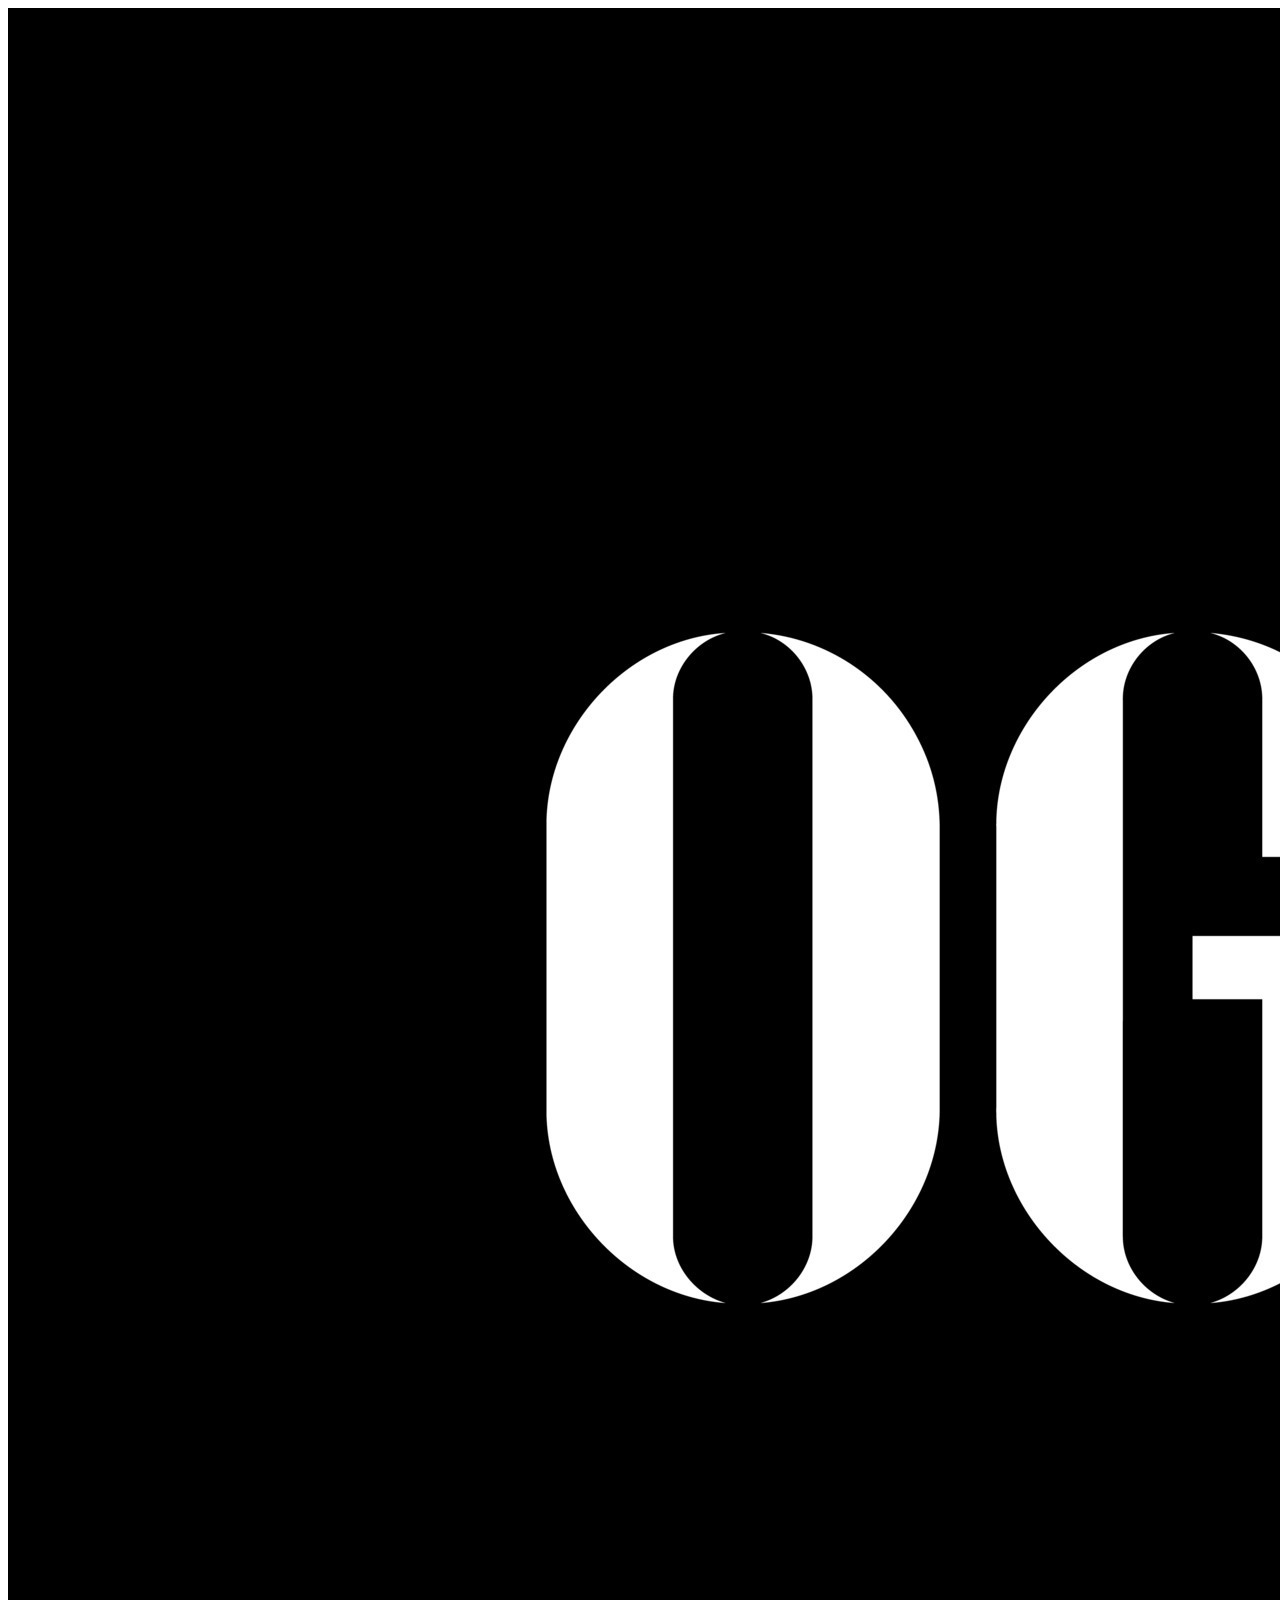
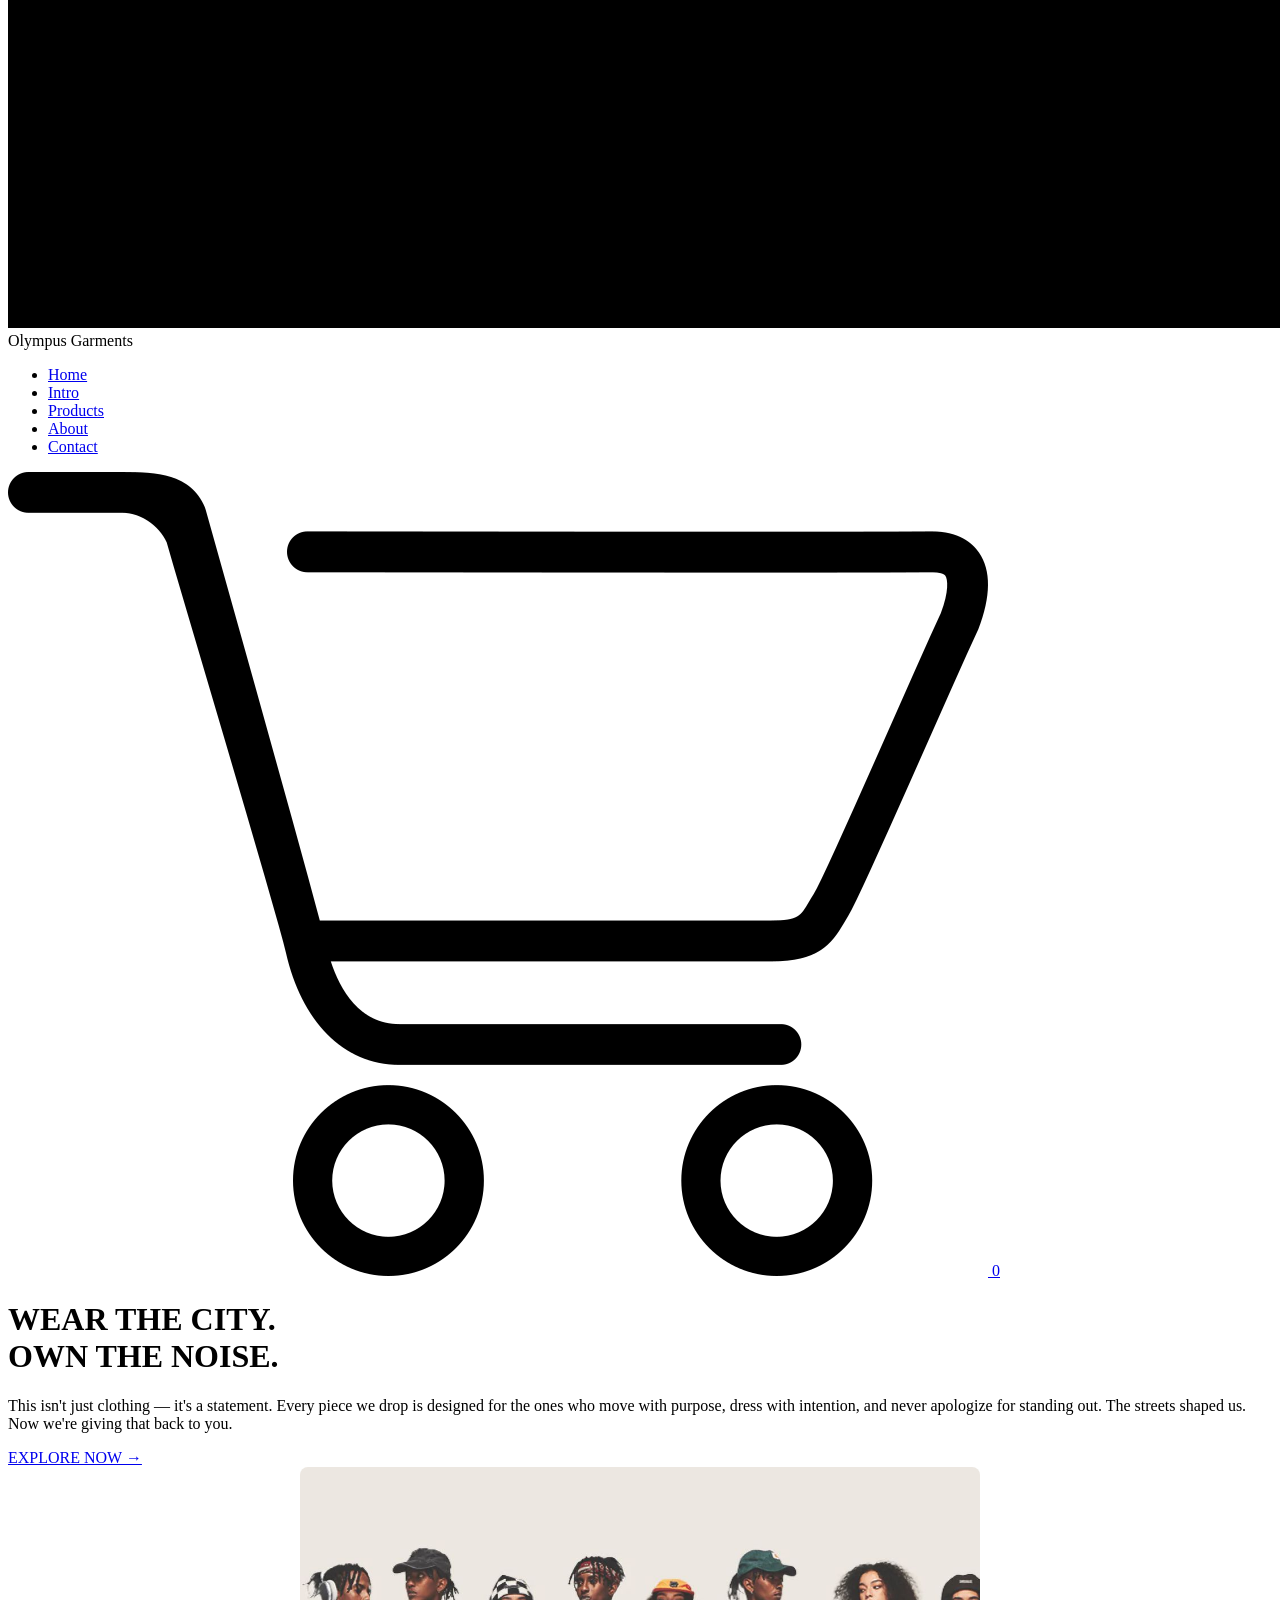
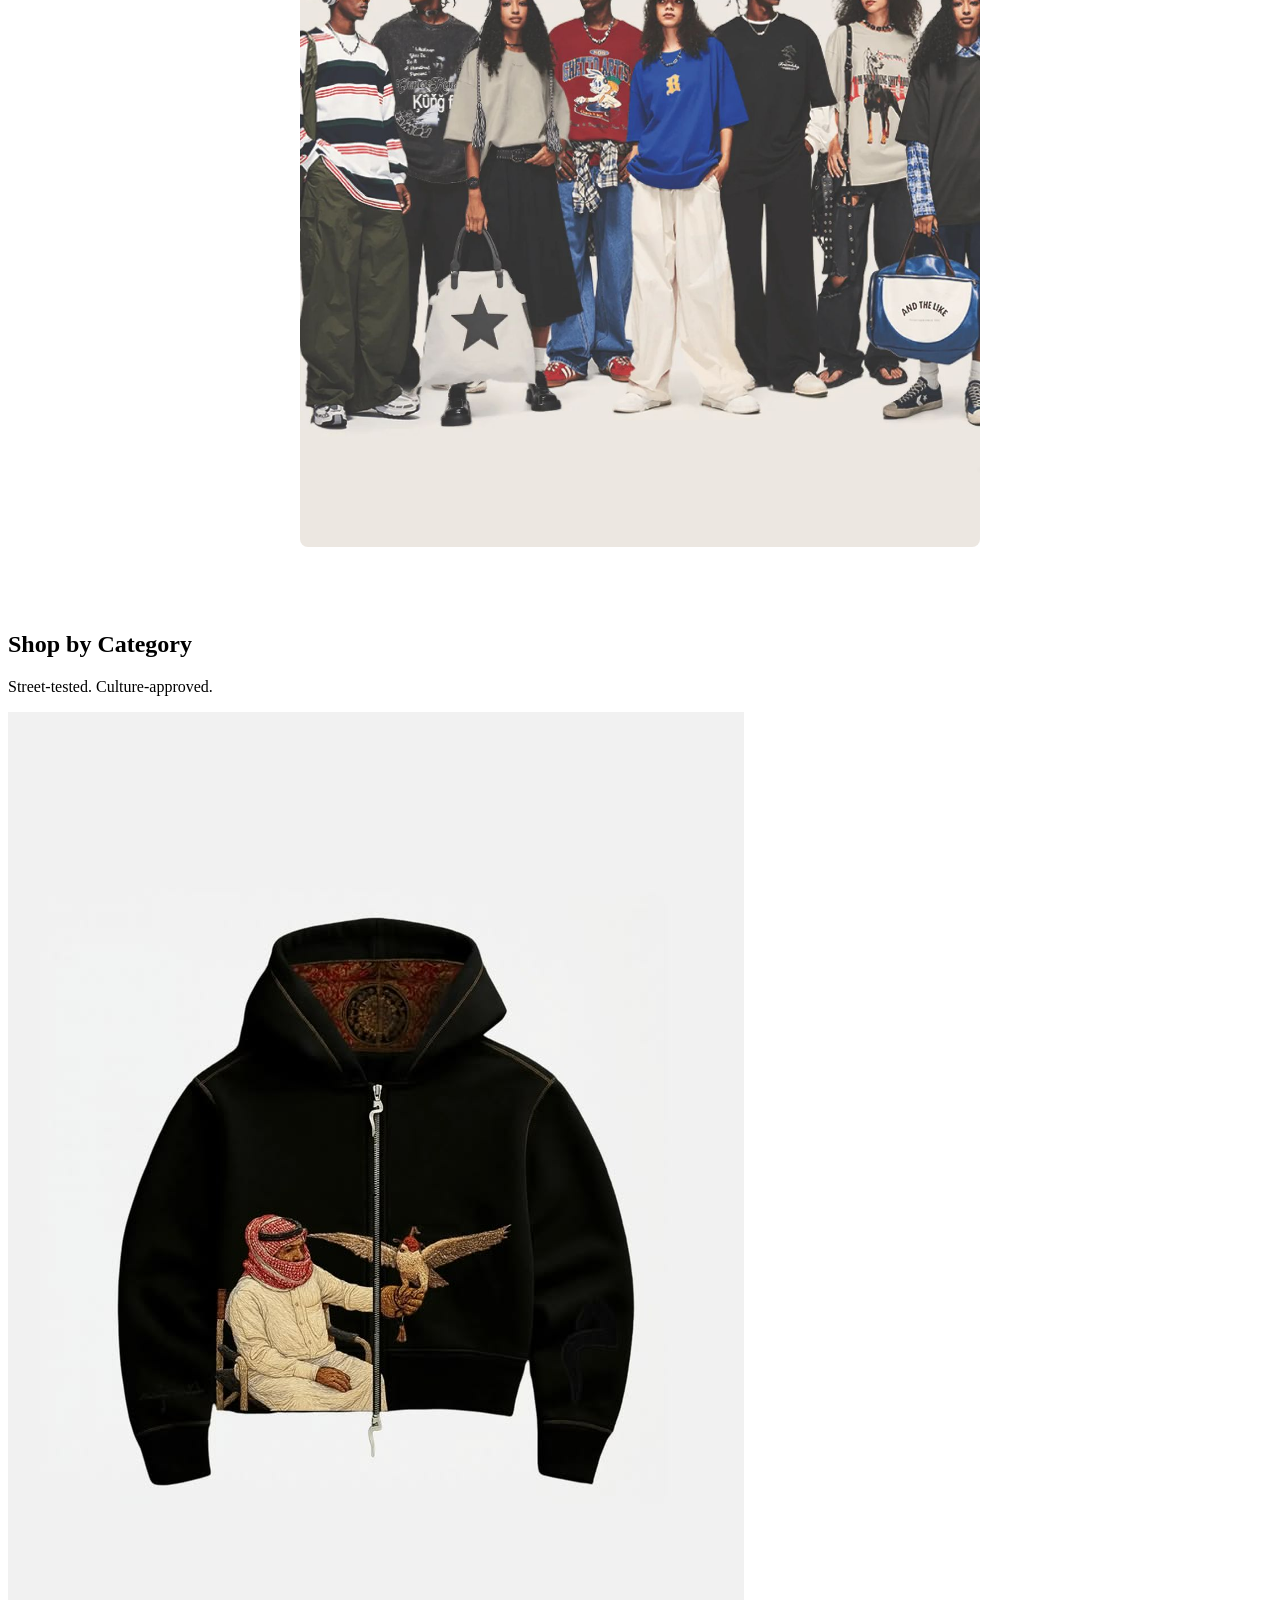
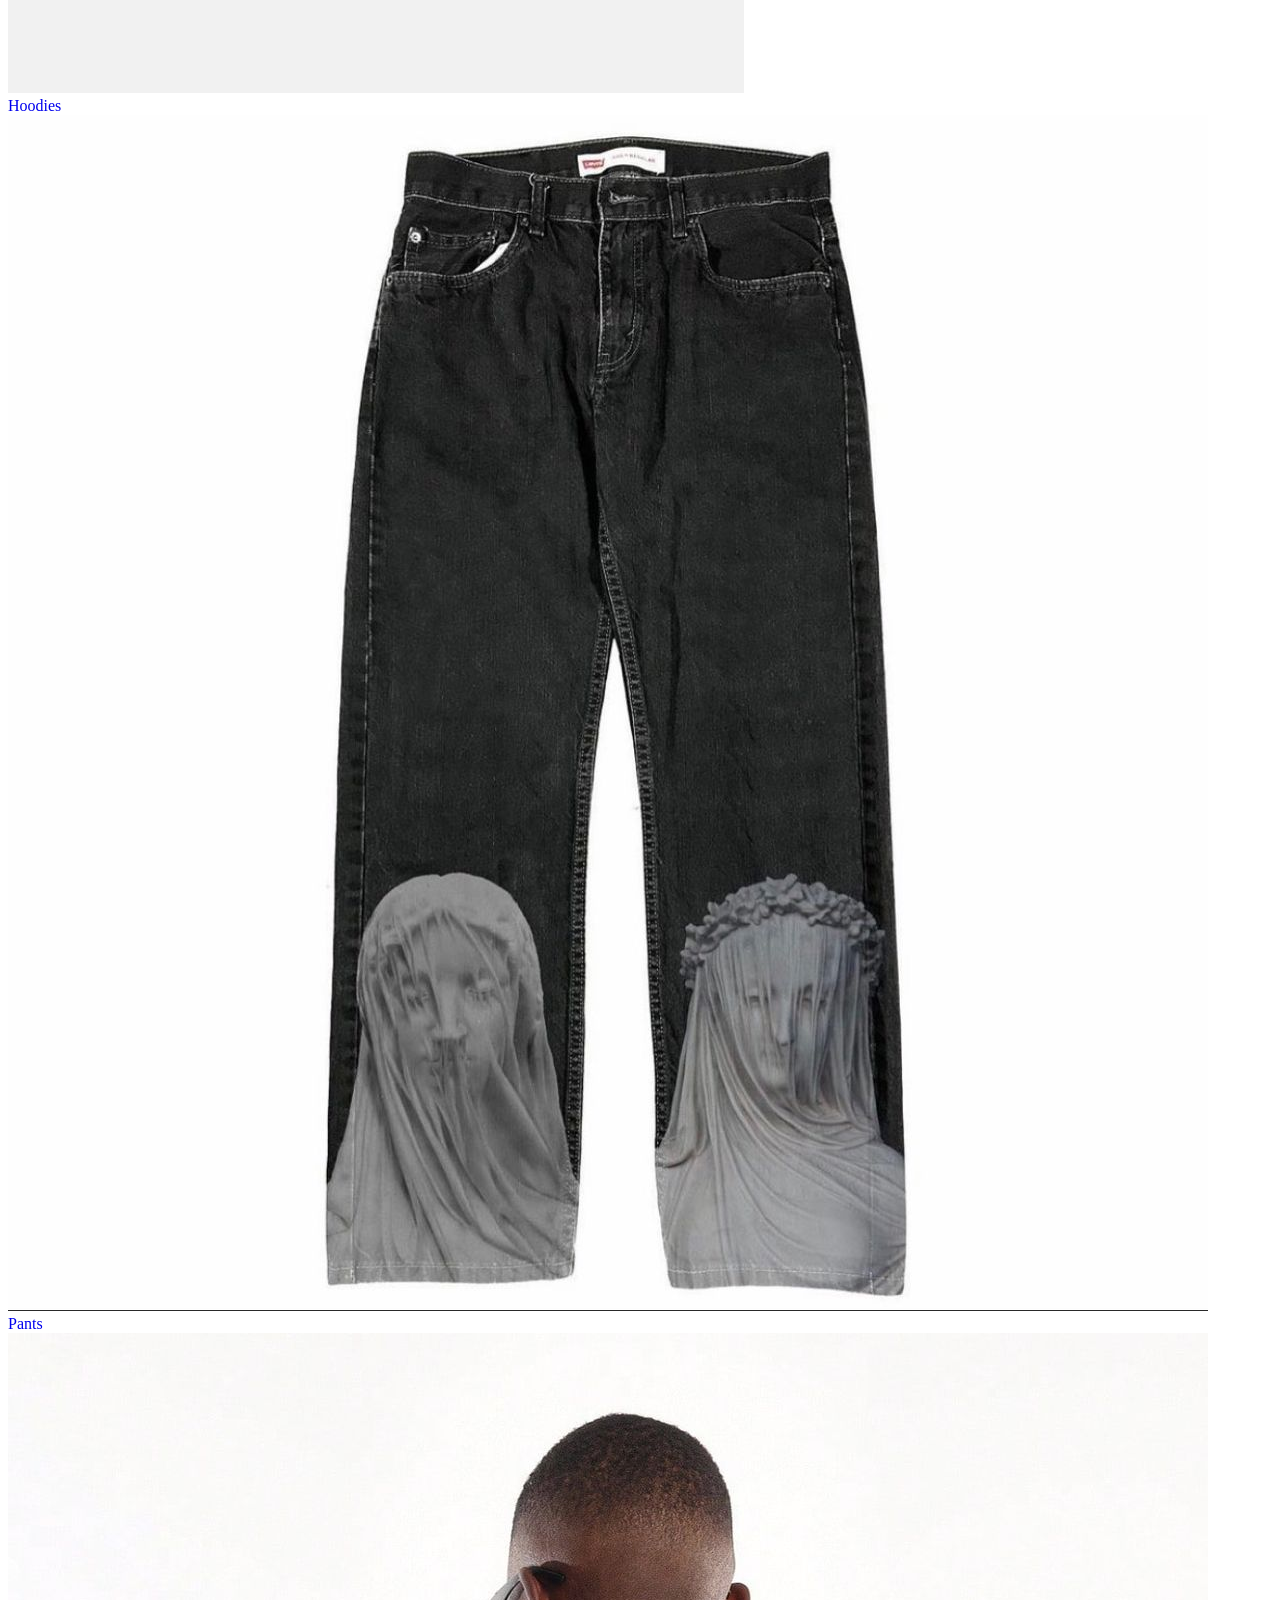
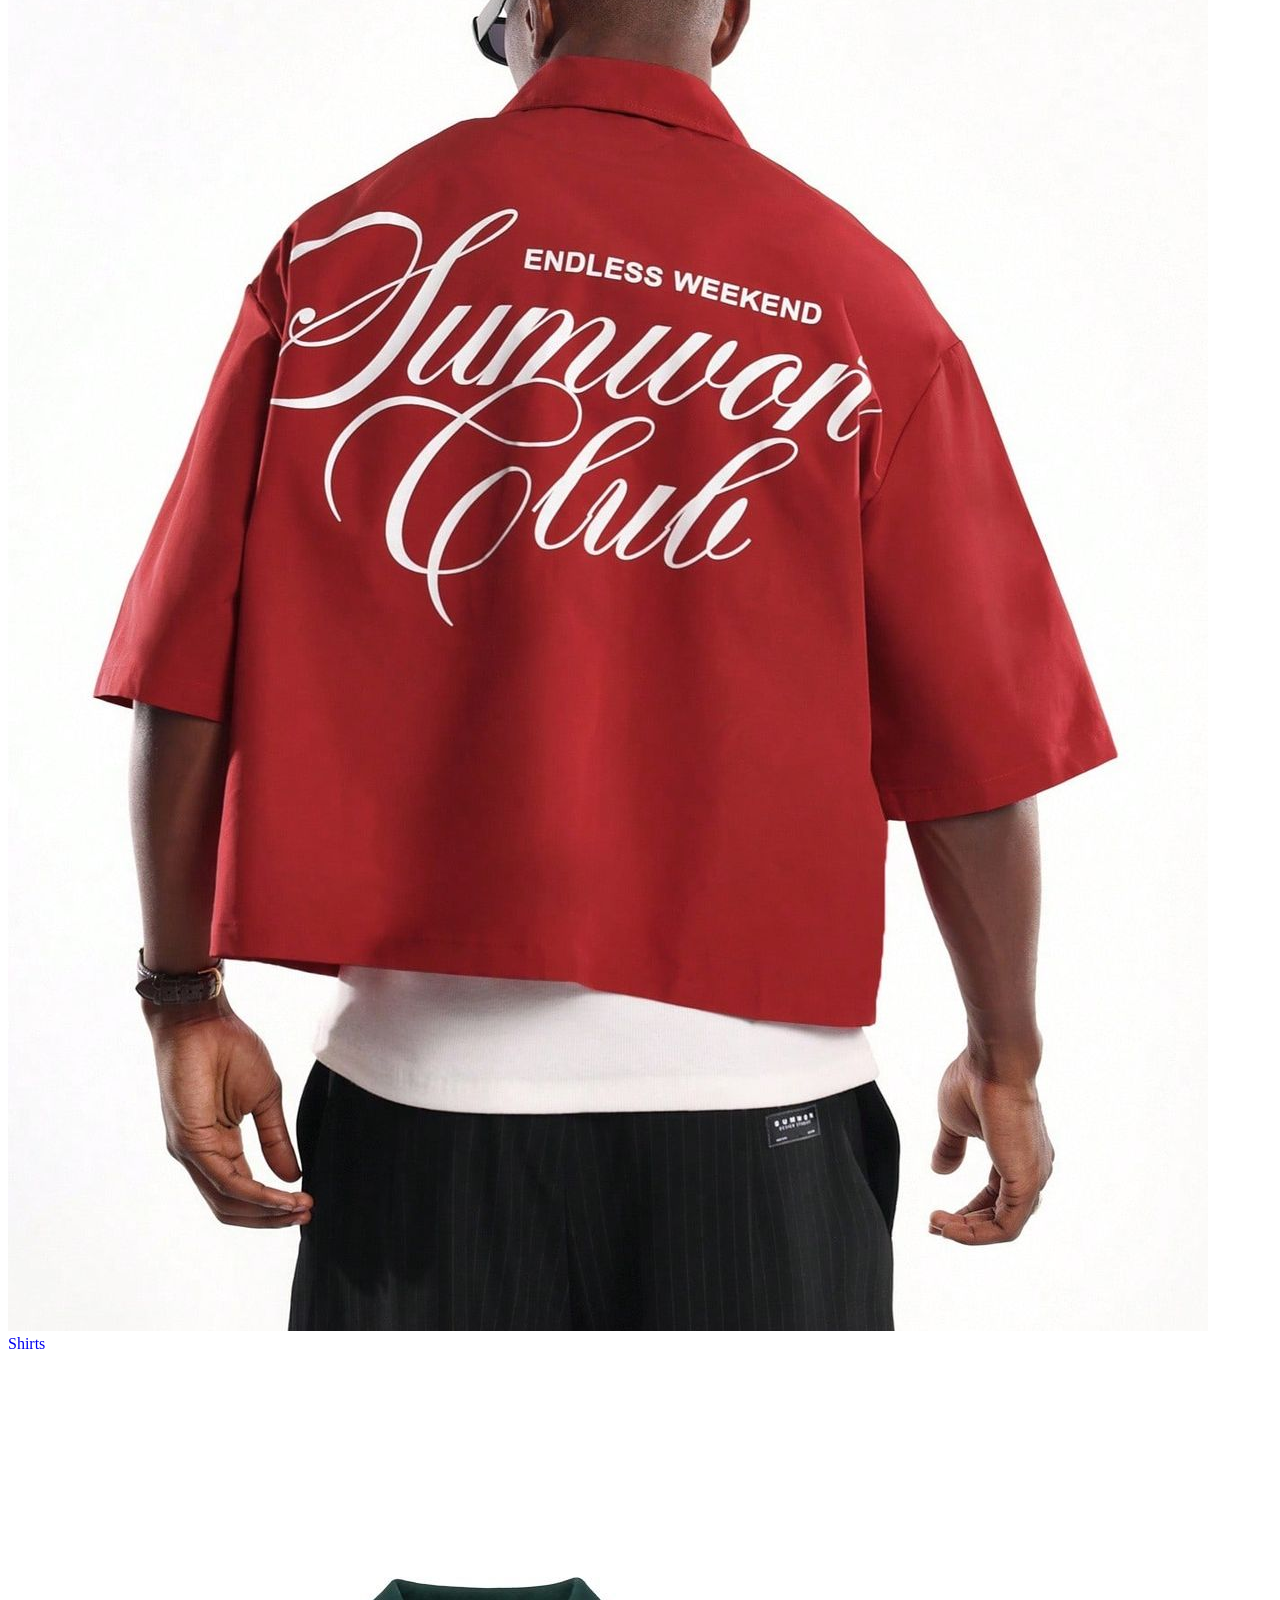
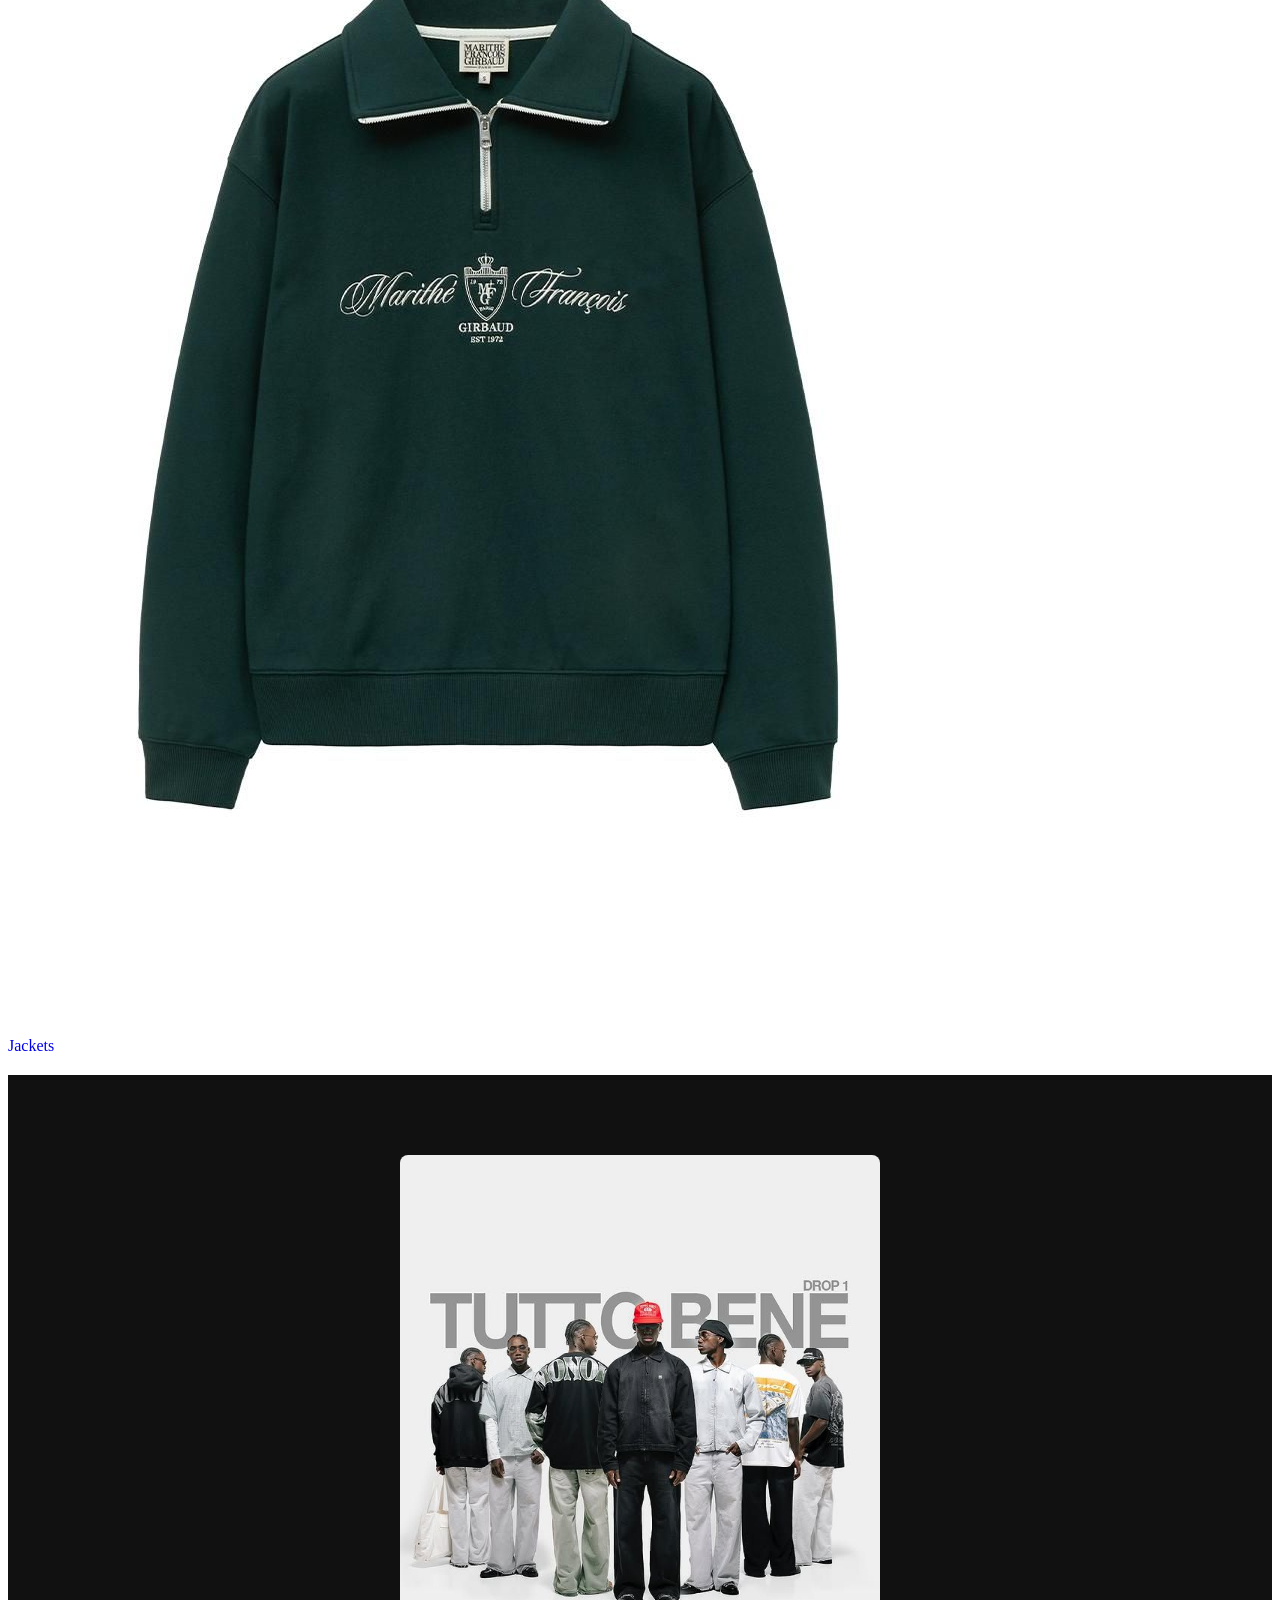
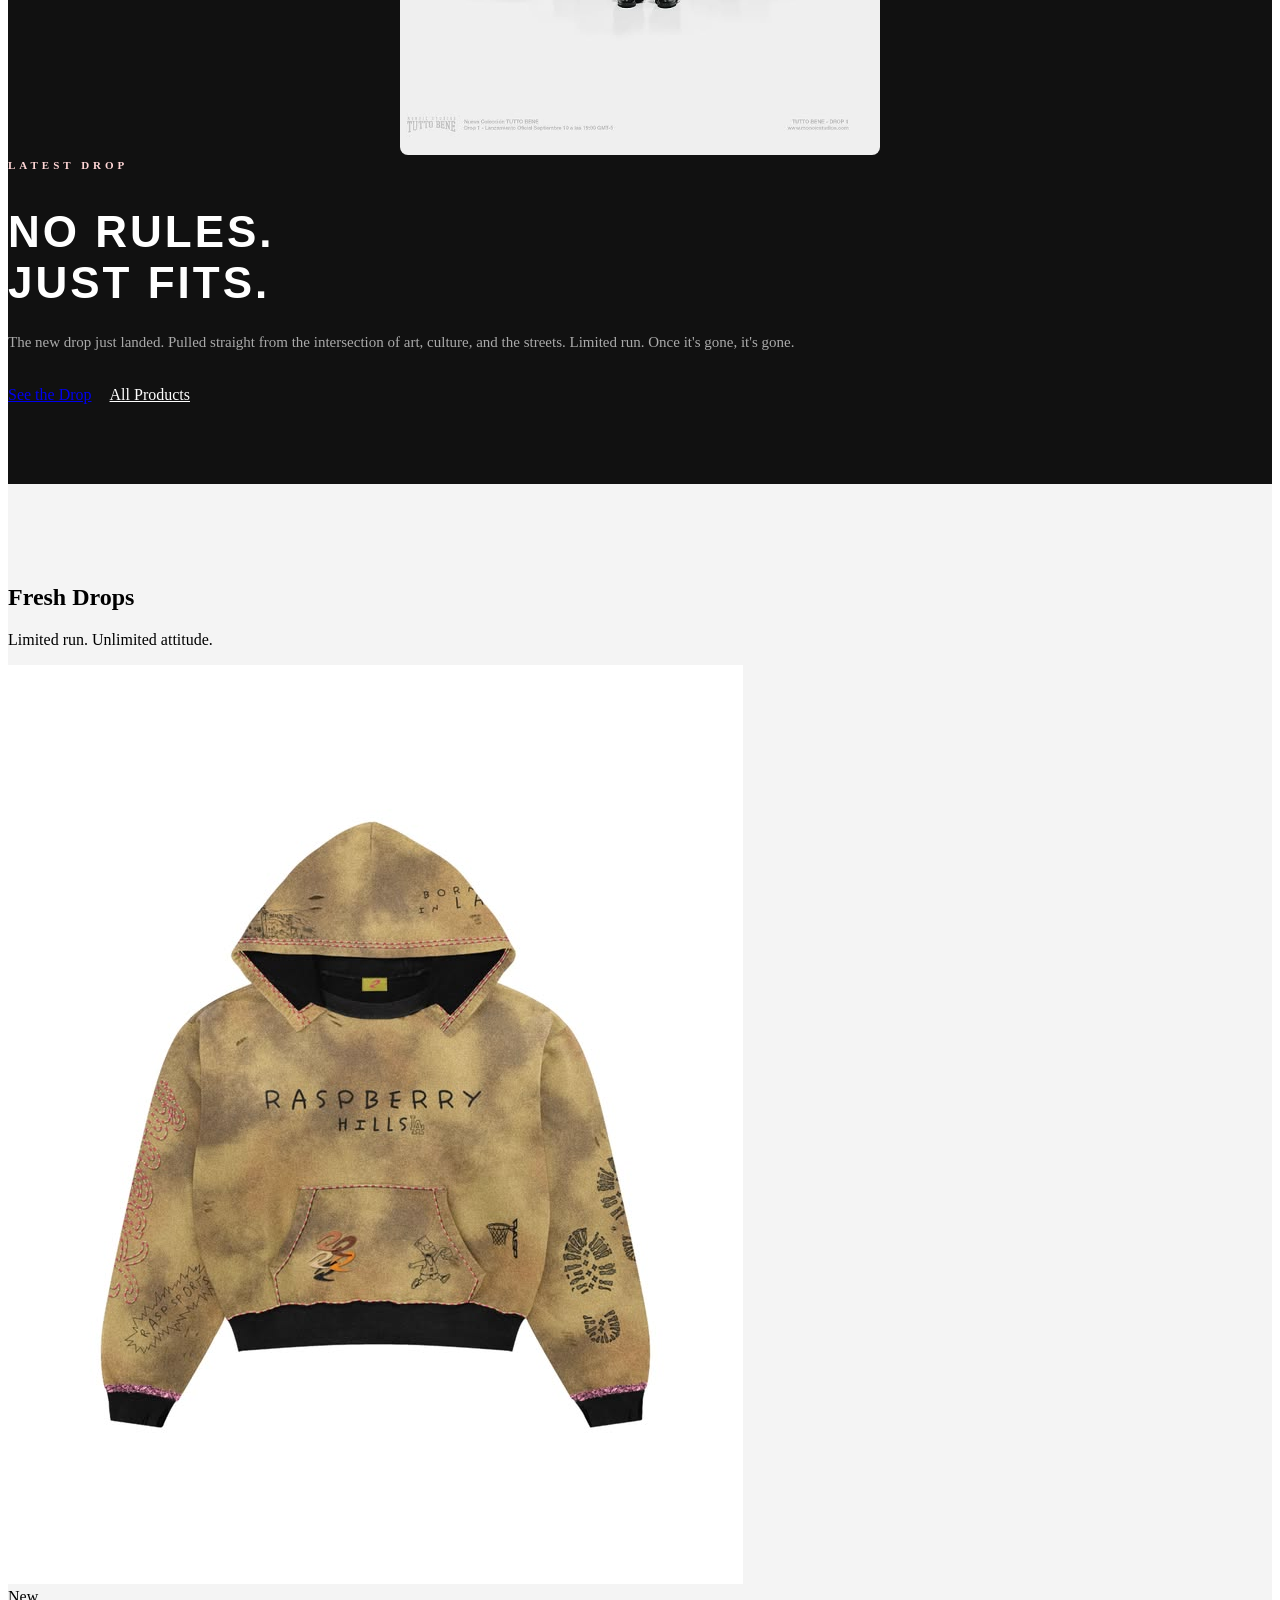
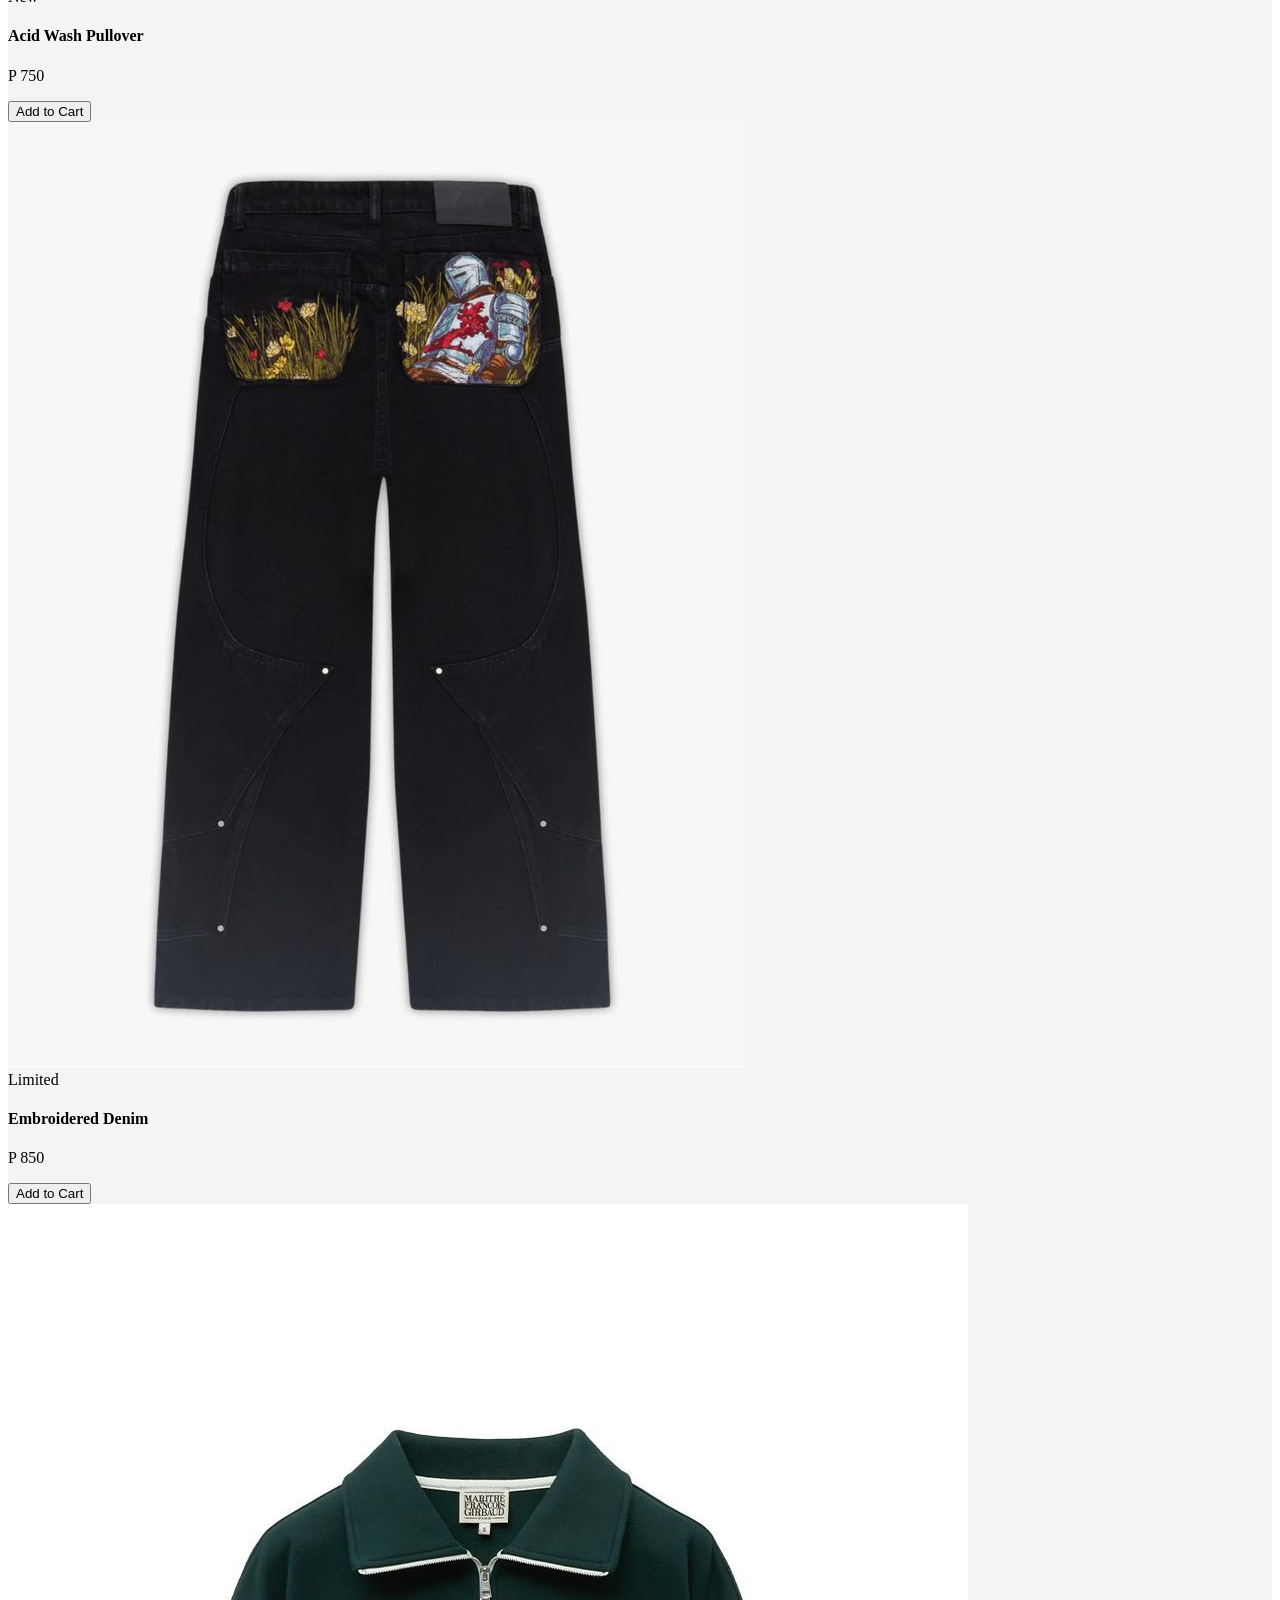
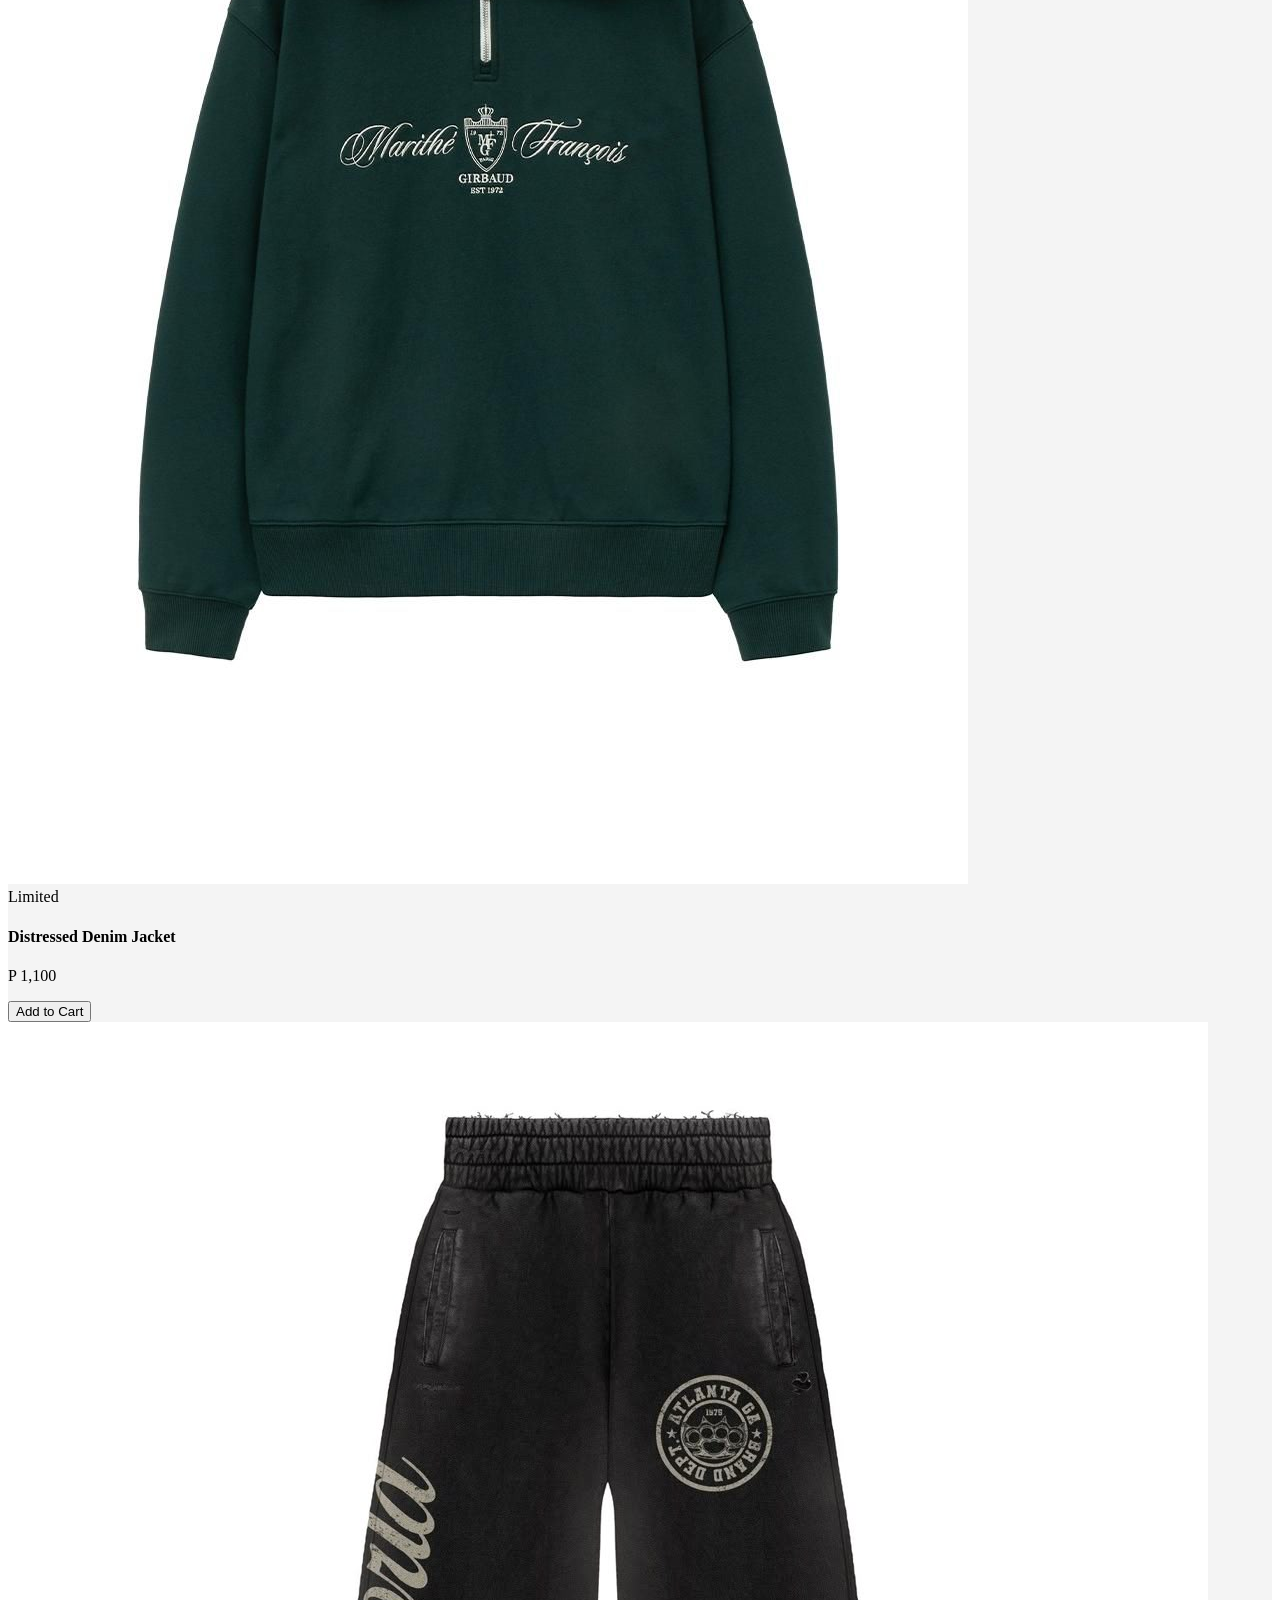
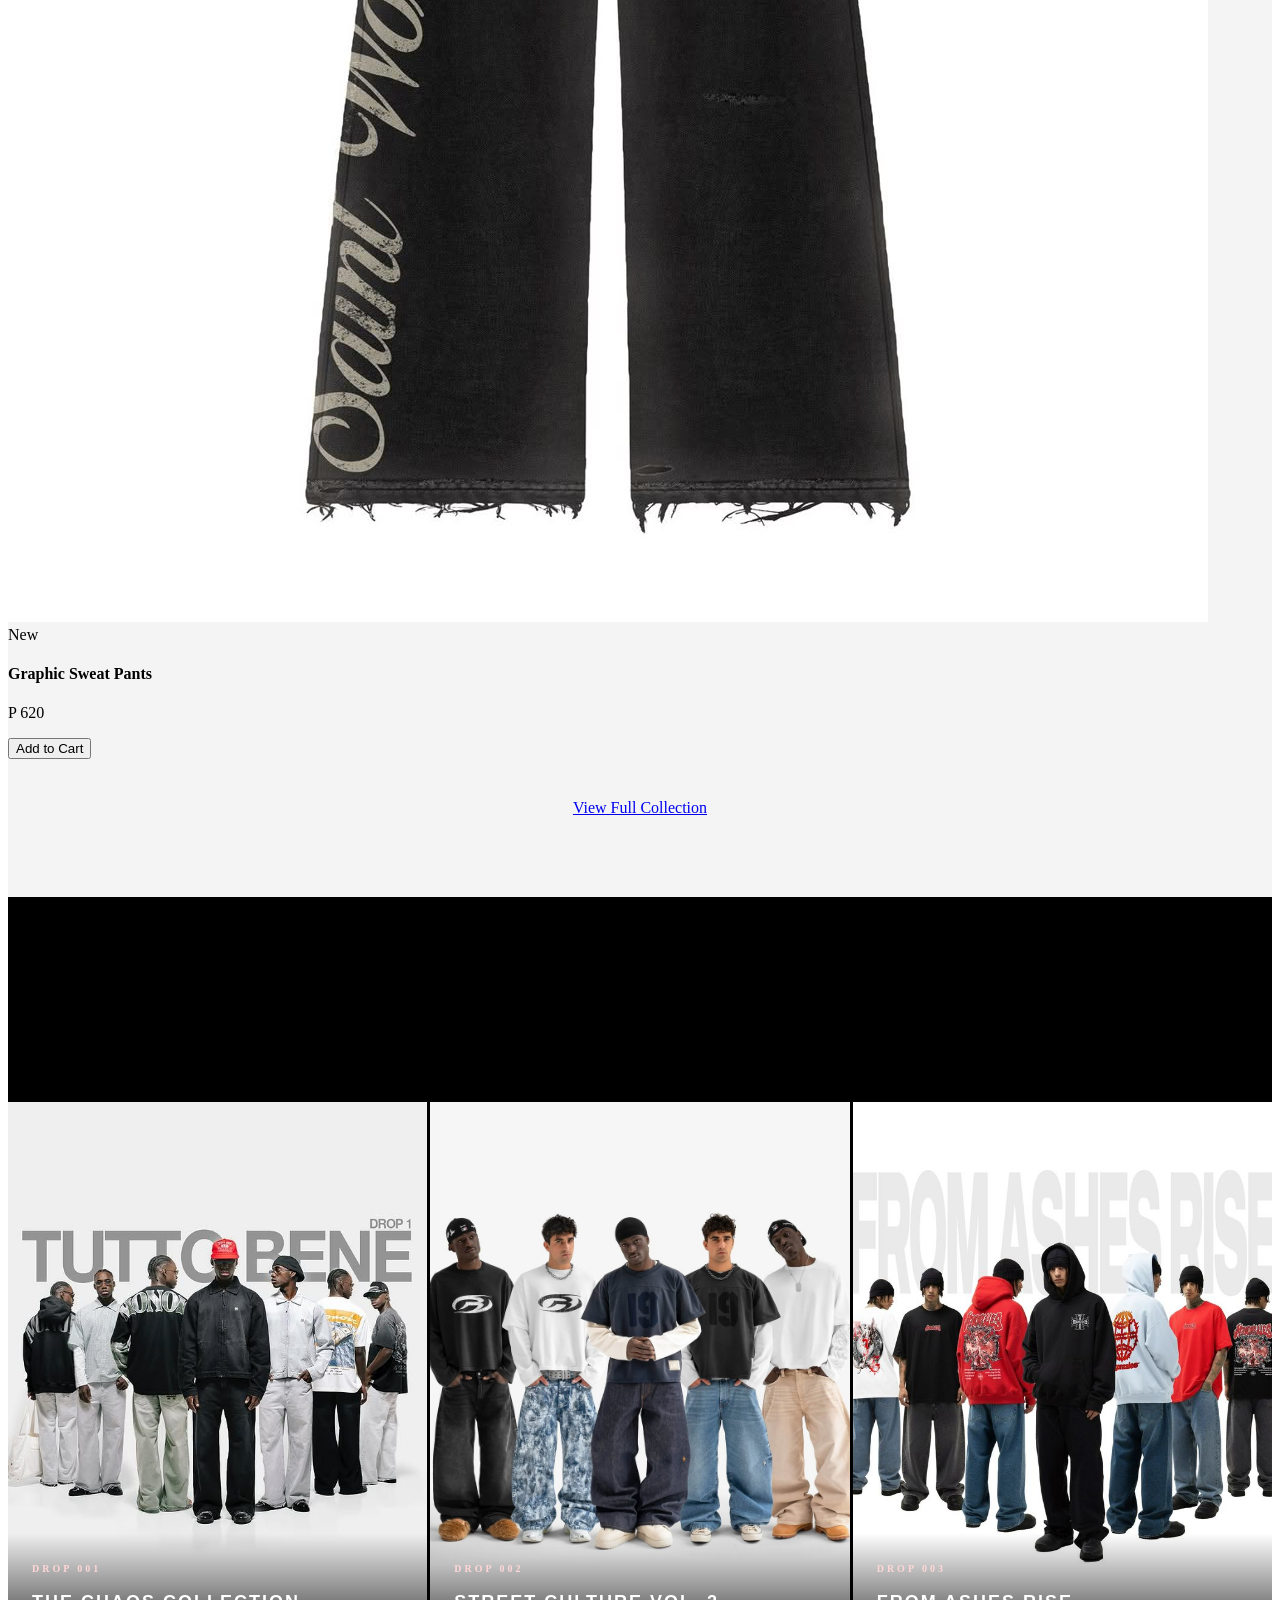
==== index.html @ c2a7fa03 "Update index.html" ====
<!DOCTYPE html>
<html lang="en">
<head>
    <meta charset="UTF-8">
    <meta name="viewport" content="width=device-width, initial-scale=1.0">
    <title>Olympus Garments</title>
    <link rel="stylesheet" href="style.css">
</head>
<body>

<!-- HEADER / HERO -->
<div class="header">
    <div class="container">
        <div class="navbar">
            <div class="logo">
                <img src="images/OG LOGO.webp" alt="OG">
                <span class="brand-name">Olympus Garments</span>
            </div>
            <nav>
                <ul>
                    <li><a href="index.html">Home</a></li>
                    <li><a href="intro.html">Intro</a></li>
                    <li><a href="products.html">Products</a></li>
                    <li><a href="about.html">About</a></li>
                    <li><a href="contact.html">Contact</a></li>
                   
                </ul>
            </nav>
            <a href="cart.html" class="cart-icon">
                <img src="images/shopping-cart-svg-png-icon-download-28.png" alt="Cart">
                <span class="cart-count" id="cartCount">0</span>
            </a>
        </div>

        <div class="row" style="padding-bottom:60px;gap:40px;">
            <div class="col-2">
                <h1>WEAR THE CITY.<br>OWN THE NOISE.</h1>
                <p>This isn't just clothing — it's a statement. Every piece we drop is designed for the ones who move with purpose, dress with intention, and never apologize for standing out. The streets shaped us. Now we're giving that back to you.</p>
                <a href="products.html" class="btn">EXPLORE NOW &#8594;</a>
            </div>
            <div class="col-2" style="text-align:center;">
                <img src="images/Background.jpg" alt="Olympus Garments" style="max-width:100%;max-height:680px;object-fit:cover;border-radius:8px;">
            </div>
        </div>
    </div>
</div>

<!-- CATEGORIES -->
<div class="categories">
    <div class="container">
        <div class="section-title light">
            <h2>Shop by Category</h2>
            <p>Street-tested. Culture-approved.</p>
        </div>
        <div class="row" style="gap:16px;padding-bottom:20px;">
            <a href="products.html#hoodies" class="col-3" style="text-decoration:none;">
                <img src="images/Hoodie1.jpg" alt="Hoodies">
                <div class="cat-label">Hoodies</div>
            </a>
            <a href="products.html#pants" class="col-3" style="text-decoration:none;">
                <img src="images/Pants1.jpg" alt="Pants">
                <div class="cat-label">Pants</div>
            </a>
            <a href="products.html#shirts" class="col-3" style="text-decoration:none;">
                <img src="images/Shirt1.jpg" alt="Shirts">
                <div class="cat-label">Shirts</div>
            </a>
            <a href="products.html#jackets" class="col-3" style="text-decoration:none;">
                <img src="images/Jacket1.jpg" alt="Jackets">
                <div class="cat-label">Jackets</div>
            </a>
        </div>
    </div>
</div>

<!-- FEATURED DROP BANNER -->
<div style="background:#111;padding:80px 0;">
    <div class="container">
        <div class="row" style="gap:50px;">
            <div class="col-2" style="text-align:center;">
                <img src="images/Drop1.jpg" alt="Latest Drop" style="max-width:100%;max-height:600px;object-fit:cover;border-radius:8px;">
            </div>
            <div class="col-2">
                <span style="display:block;font-size:11px;font-weight:800;letter-spacing:4px;text-transform:uppercase;color:#ffd6d6;margin-bottom:16px;">Latest Drop</span>
                <h2 style="font-family:'Montserrat',sans-serif;font-size:44px;font-weight:900;letter-spacing:3px;text-transform:uppercase;color:#fff;line-height:1.15;margin-bottom:20px;">No Rules.<br>Just Fits.</h2>
                <p style="color:#aaa;font-size:15px;line-height:28px;margin-bottom:30px;">The new drop just landed. Pulled straight from the intersection of art, culture, and the streets. Limited run. Once it's gone, it's gone.</p>
                <a href="intro.html" class="btn">See the Drop</a>
                <a href="products.html" class="btn-outline" style="margin-left:14px;color:#fff;border-color:#fff;">All Products</a>
            </div>
        </div>
    </div>
</div>

<!-- FEATURED PRODUCTS -->
<div style="background:#f4f4f4;padding:80px 0;">
    <div class="container">
        <div class="section-title">
            <h2>Fresh Drops</h2>
            <p>Limited run. Unlimited attitude.</p>
        </div>
        <div class="product-grid">

            <div class="product-card">
                <img src="images/Hoodie2.jpg" alt="Acid Wash Pullover">
                <div class="product-info">
                    <span class="tag tag-new">New</span>
                    <h4>Acid Wash Pullover</h4>
                    <p class="price">P 750</p>
                    <button class="add-to-cart" onclick="addToCart('Acid Wash Pullover', 750)">Add to Cart</button>
                </div>
            </div>

            <div class="product-card">
                <img src="images/Pants4.jpg" alt="Embroidered Denim">
                <div class="product-info">
                    <span class="tag tag-limited">Limited</span>
                    <h4>Embroidered Denim</h4>
                    <p class="price">P 850</p>
                    <button class="add-to-cart" onclick="addToCart('Embroidered Denim', 850)">Add to Cart</button>
                </div>
            </div>

            <div class="product-card">
                <img src="images/Jacket1.jpg" alt="Distressed Denim Jacket">
                <div class="product-info">
                    <span class="tag tag-limited">Limited</span>
                    <h4>Distressed Denim Jacket</h4>
                    <p class="price">P 1,100</p>
                    <button class="add-to-cart" onclick="addToCart('Distressed Denim Jacket', 1100)">Add to Cart</button>
                </div>
            </div>

            <div class="product-card">
                <img src="images/Pants6.jpg" alt="Graphic Sweat Pants">
                <div class="product-info">
                    <span class="tag tag-new">New</span>
                    <h4>Graphic Sweat Pants</h4>
                    <p class="price">P 620</p>
                    <button class="add-to-cart" onclick="addToCart('Graphic Sweat Pants', 620)">Add to Cart</button>
                </div>
            </div>

        </div>
        <div style="text-align:center;margin-top:40px;">
            <a href="products.html" class="btn">View Full Collection</a>
        </div>
    </div>
</div>

<!-- DROP PREVIEW -->
<div style="background:#000;padding:80px 0;">
    <div class="container">
        <div class="section-title light">
            <h2>Drops &amp; Exclusives</h2>
            <p>Once they're gone, they're gone. No reruns. No apologies.</p>
        </div>
        <div style="display:grid;grid-template-columns:repeat(auto-fit,minmax(300px,1fr));gap:3px;margin-top:40px;">
            <div style="position:relative;overflow:hidden;aspect-ratio:3/4;">
                <img src="images/Drop1.jpg" alt="Drop 1" style="width:100%;height:100%;object-fit:cover;display:block;transition:transform 0.5s;" onmouseover="this.style.transform='scale(1.06)'" onmouseout="this.style.transform='scale(1)'">
                <div style="position:absolute;bottom:0;left:0;right:0;padding:30px 24px;background:linear-gradient(transparent,rgba(0,0,0,0.9));color:#fff;">
                    <span style="font-size:10px;font-weight:800;letter-spacing:3px;text-transform:uppercase;color:#ffd6d6;display:block;margin-bottom:6px;">Drop 001</span>
                    <p style="font-family:'Montserrat',sans-serif;font-size:18px;font-weight:900;letter-spacing:2px;text-transform:uppercase;">The Chaos Collection</p>
                </div>
            </div>
            <div style="position:relative;overflow:hidden;aspect-ratio:3/4;">
                <img src="images/Drop2.jpg" alt="Drop 2" style="width:100%;height:100%;object-fit:cover;display:block;transition:transform 0.5s;" onmouseover="this.style.transform='scale(1.06)'" onmouseout="this.style.transform='scale(1)'">
                <div style="position:absolute;bottom:0;left:0;right:0;padding:30px 24px;background:linear-gradient(transparent,rgba(0,0,0,0.9));color:#fff;">
                    <span style="font-size:10px;font-weight:800;letter-spacing:3px;text-transform:uppercase;color:#ffd6d6;display:block;margin-bottom:6px;">Drop 002</span>
                    <p style="font-family:'Montserrat',sans-serif;font-size:18px;font-weight:900;letter-spacing:2px;text-transform:uppercase;">Street Culture Vol. 2</p>
                </div>
            </div>
            <div style="position:relative;overflow:hidden;aspect-ratio:3/4;">
                <img src="images/Drop3.jpg" alt="Drop 3" style="width:100%;height:100%;object-fit:cover;display:block;transition:transform 0.5s;" onmouseover="this.style.transform='scale(1.06)'" onmouseout="this.style.transform='scale(1)'">
                <div style="position:absolute;bottom:0;left:0;right:0;padding:30px 24px;background:linear-gradient(transparent,rgba(0,0,0,0.9));color:#fff;">
                    <span style="font-size:10px;font-weight:800;letter-spacing:3px;text-transform:uppercase;color:#ffd6d6;display:block;margin-bottom:6px;">Drop 003</span>
                    <p style="font-family:'Montserrat',sans-serif;font-size:18px;font-weight:900;letter-spacing:2px;text-transform:uppercase;">From Ashes Rise</p>
                </div>
            </div>
        </div>
        <div style="text-align:center;margin-top:40px;">
            <a href="intro.html" class="btn" style="background:#fff;color:#000;border-color:#fff;">View All Drops</a>
        </div>
    </div>
</div>

<!-- NEWSLETTER -->
<div class="notify-section">
    <div class="container">
        <h2>Get the Drop Before the Crowd</h2>
        <p>First access. No spam. Just heat.</p>
        <div class="notify-form">
            <input type="email" placeholder="your@email.com">
            <button onclick="this.textContent='You\'re In ✓';this.style.background='#2a7a2a';">Notify Me</button>
        </div>
    </div>
</div>

<!-- FOOTER -->
<footer>
    <div class="container">
        <div class="footer-grid">
            <div class="footer-col">
                <h4>Olympus Garments</h4>
                <p>Built for the streets. Ready for whatever. No rules. Just fits.</p>
            </div>
            <div class="footer-col">
                <h4>Shop</h4>
                <ul>
                    <li><a href="products.html">All Products</a></li>
                    <li><a href="products.html#shirts">Shirts</a></li>
                    <li><a href="products.html#pants">Pants</a></li>
                    <li><a href="products.html#hoodies">Hoodies</a></li>
                    <li><a href="products.html#jackets">Jackets</a></li>
                </ul>
            </div>
            <div class="footer-col">
                <h4>Info</h4>
                <ul>
                    <li><a href="about.html">About Us</a></li>
                    <li><a href="intro.html">Latest Drops</a></li>
                    <li><a href="contact.html">Contact</a></li>
                    <li><a href="cart.html">Cart</a></li>
                </ul>
            </div>
            <div class="footer-col">
                <h4>Contact</h4>
                <p>Gaborone, Botswana<br>info@olympusgarments.com<br>+267 XXX XXXX</p>
            </div>
        </div>
        <div class="footer-bottom">
            <p>© 2026 Olympus Garments. All rights reserved.</p>
            <p>Wear the city. Own the noise.</p>
        </div>
    </div>
</footer>

<script>
    function updateCartCount() {
        const cart = JSON.parse(localStorage.getItem('ogCart') || '[]');
        document.getElementById('cartCount').textContent = cart.reduce((a,i)=>a+i.qty,0);
    }
    function addToCart(name, price) {
        let cart = JSON.parse(localStorage.getItem('ogCart') || '[]');
        const ex = cart.find(i=>i.name===name);
        if(ex) ex.qty++; else cart.push({name,price,qty:1});
        localStorage.setItem('ogCart', JSON.stringify(cart));
        updateCartCount();
        const btn = event.target;
        btn.textContent='Added ✓'; btn.style.background='#2a7a2a';
        setTimeout(()=>{btn.textContent='Add to Cart';btn.style.background='';},1500);
    }
    updateCartCount();
</script>
</body>
</html>
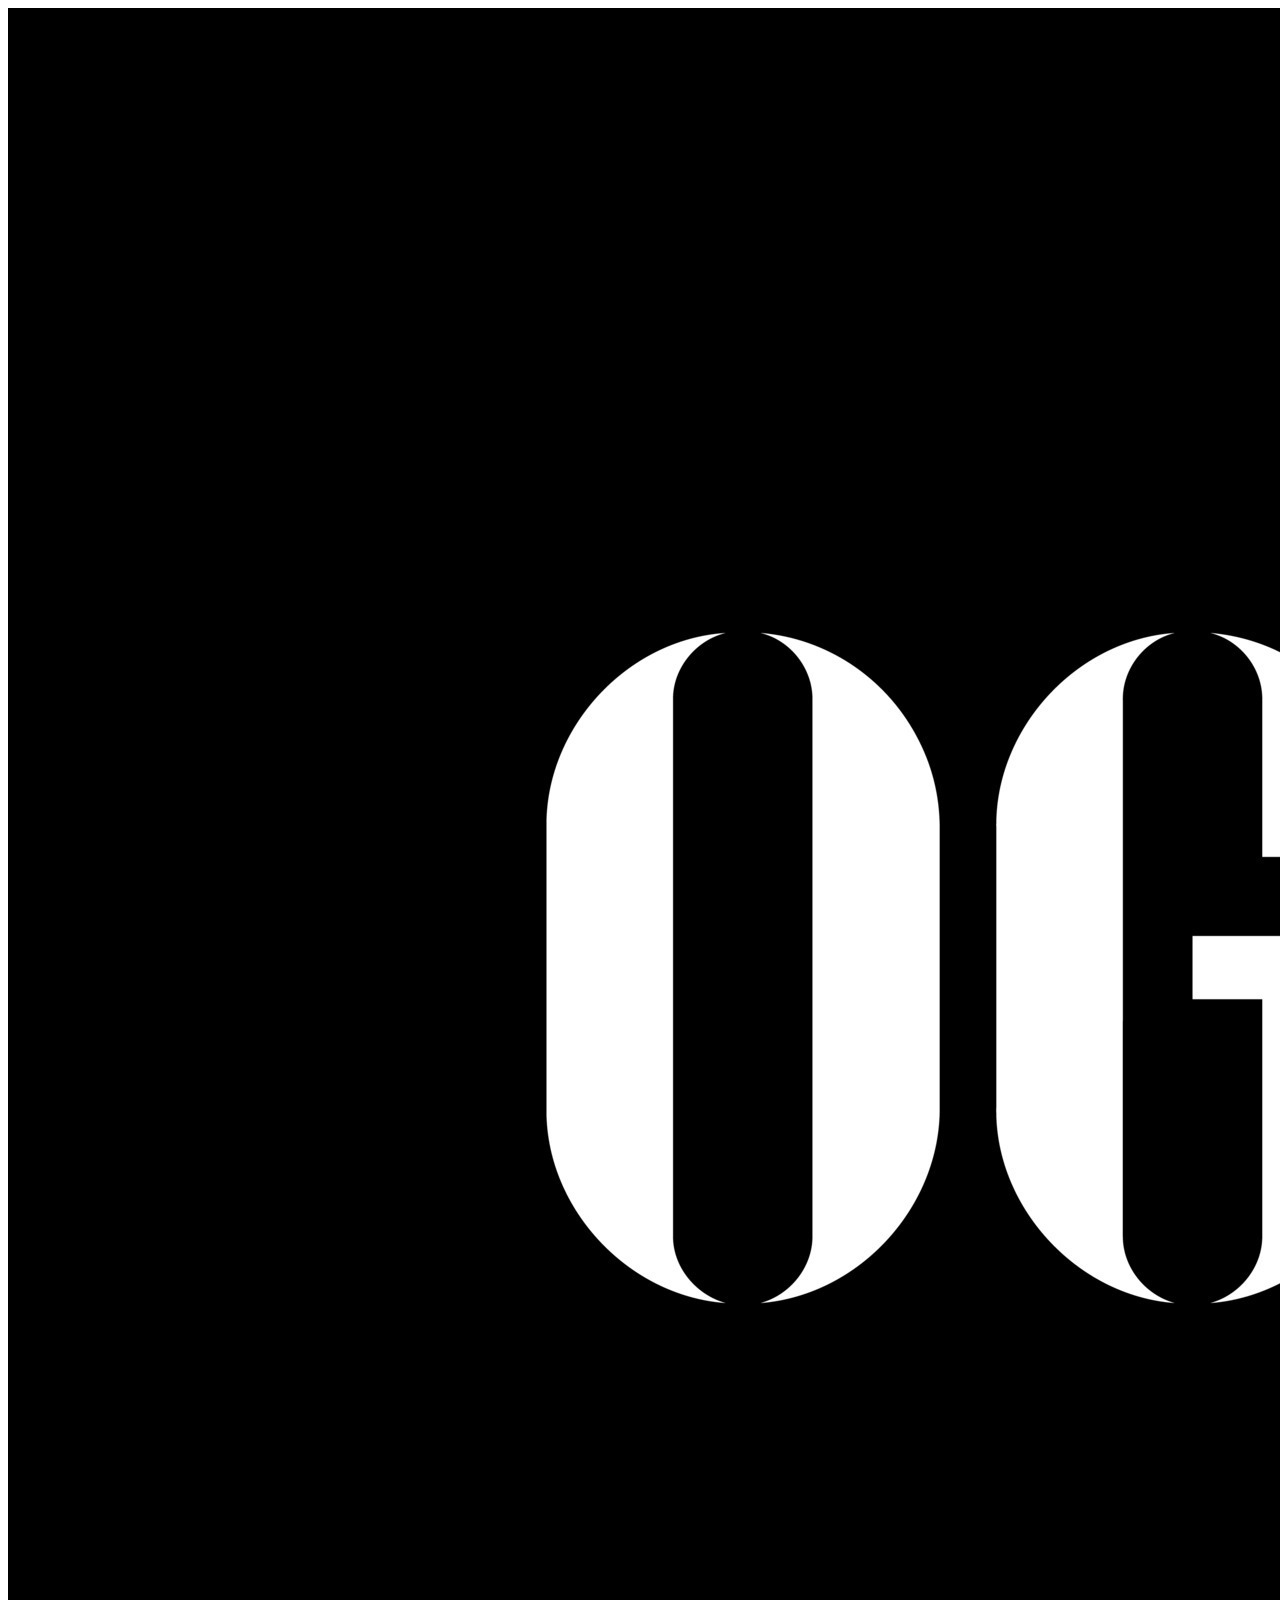
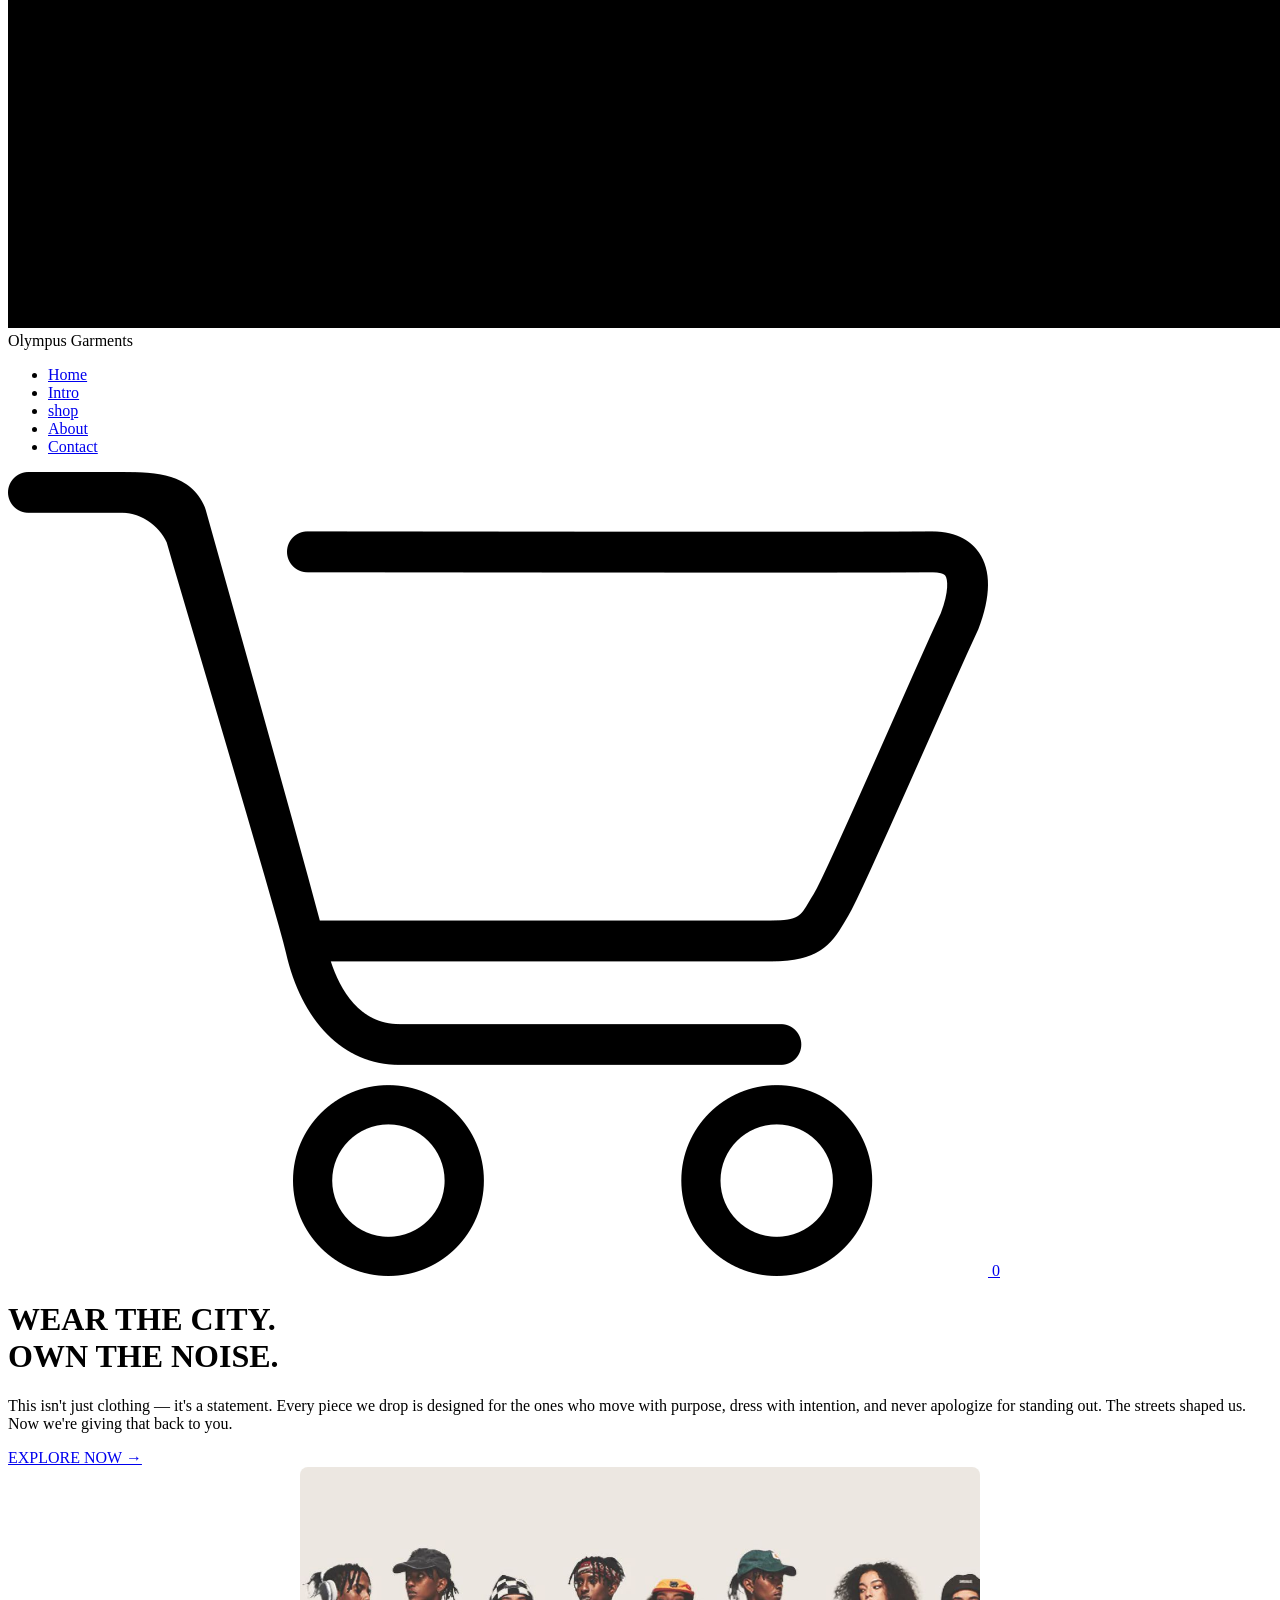
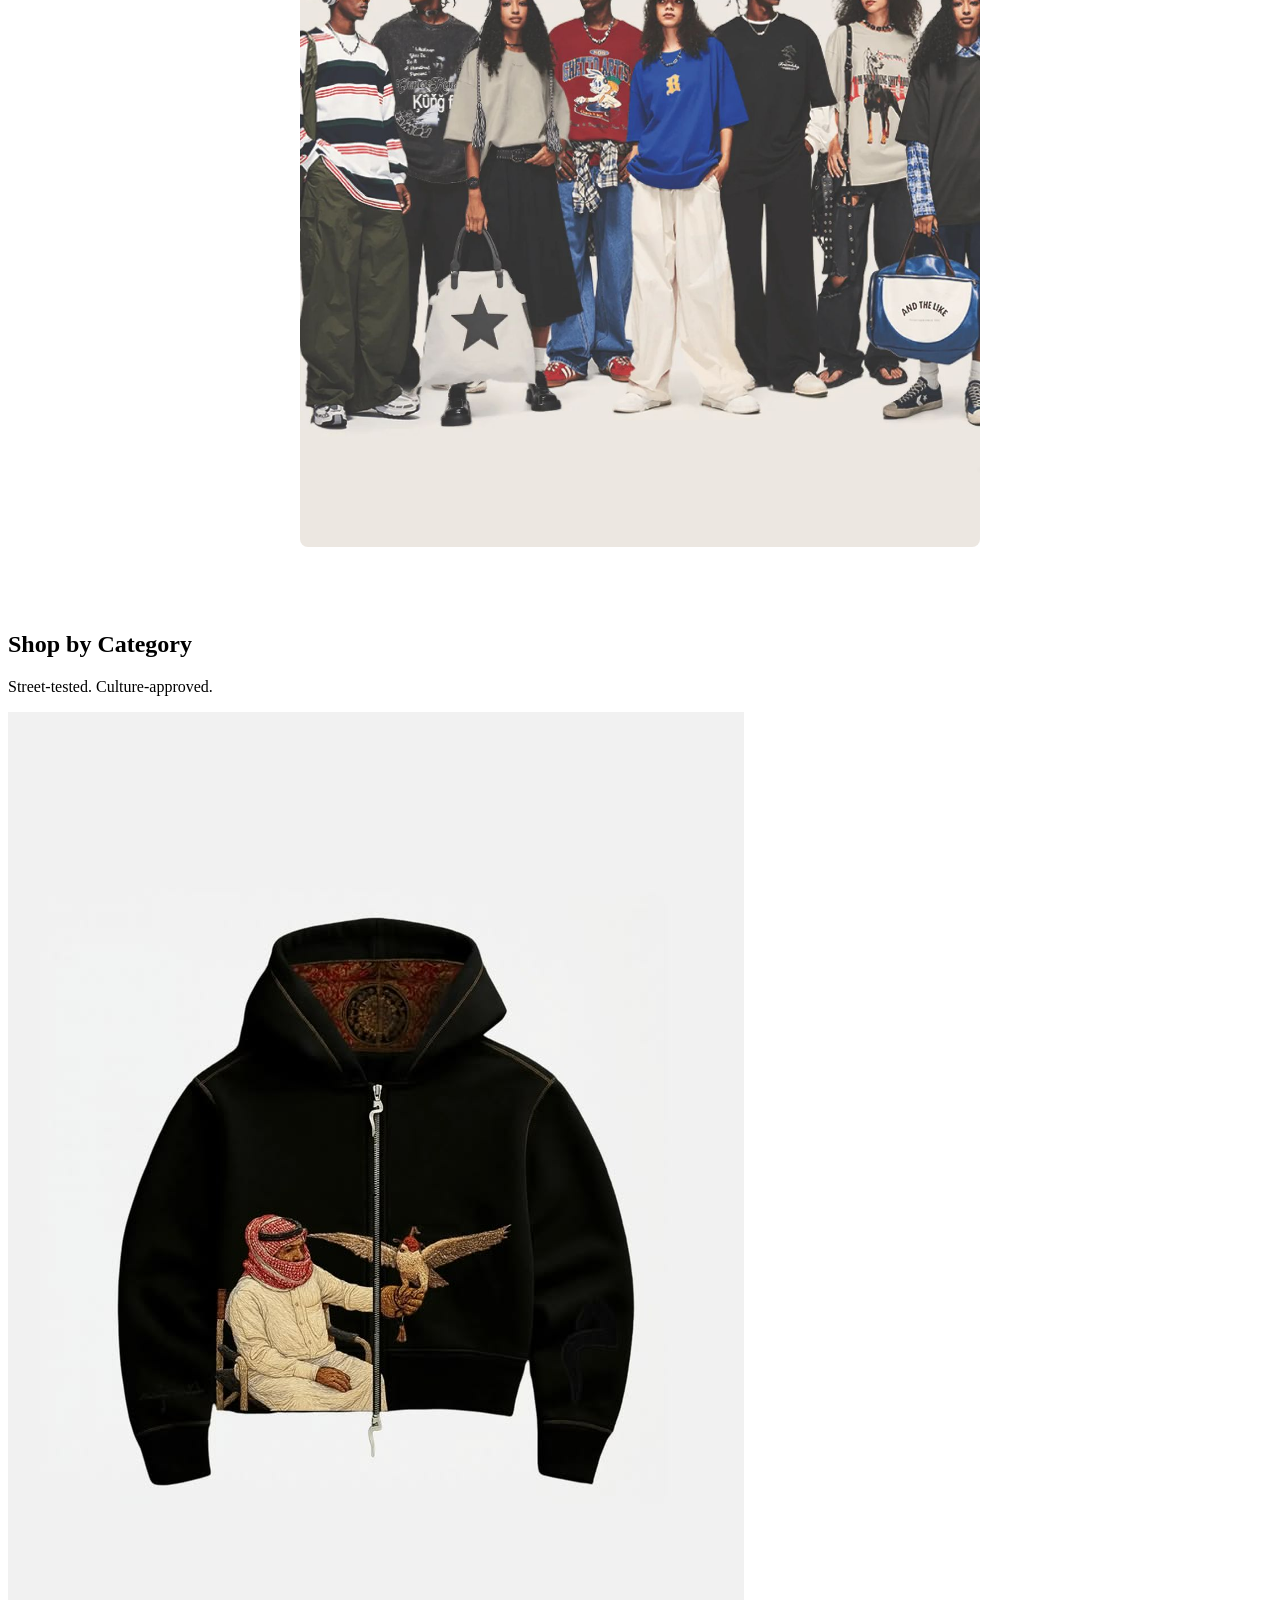
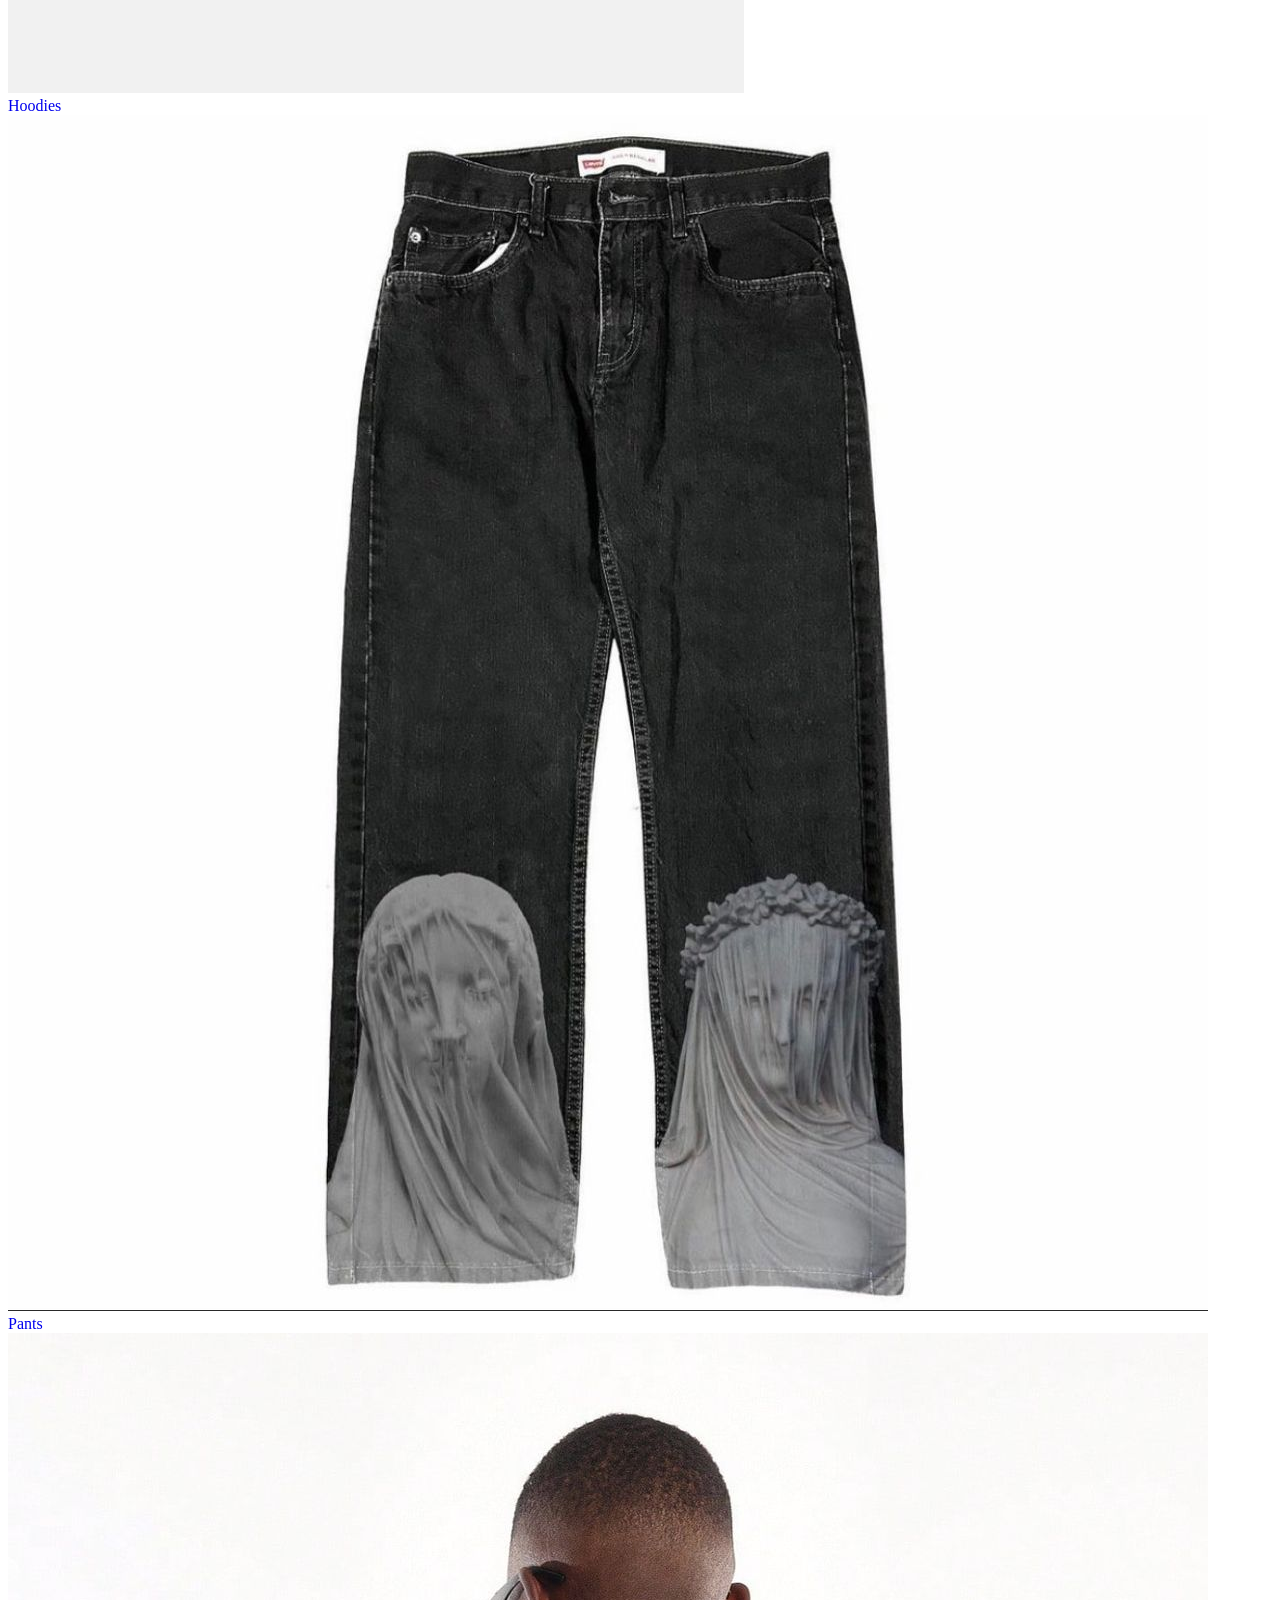
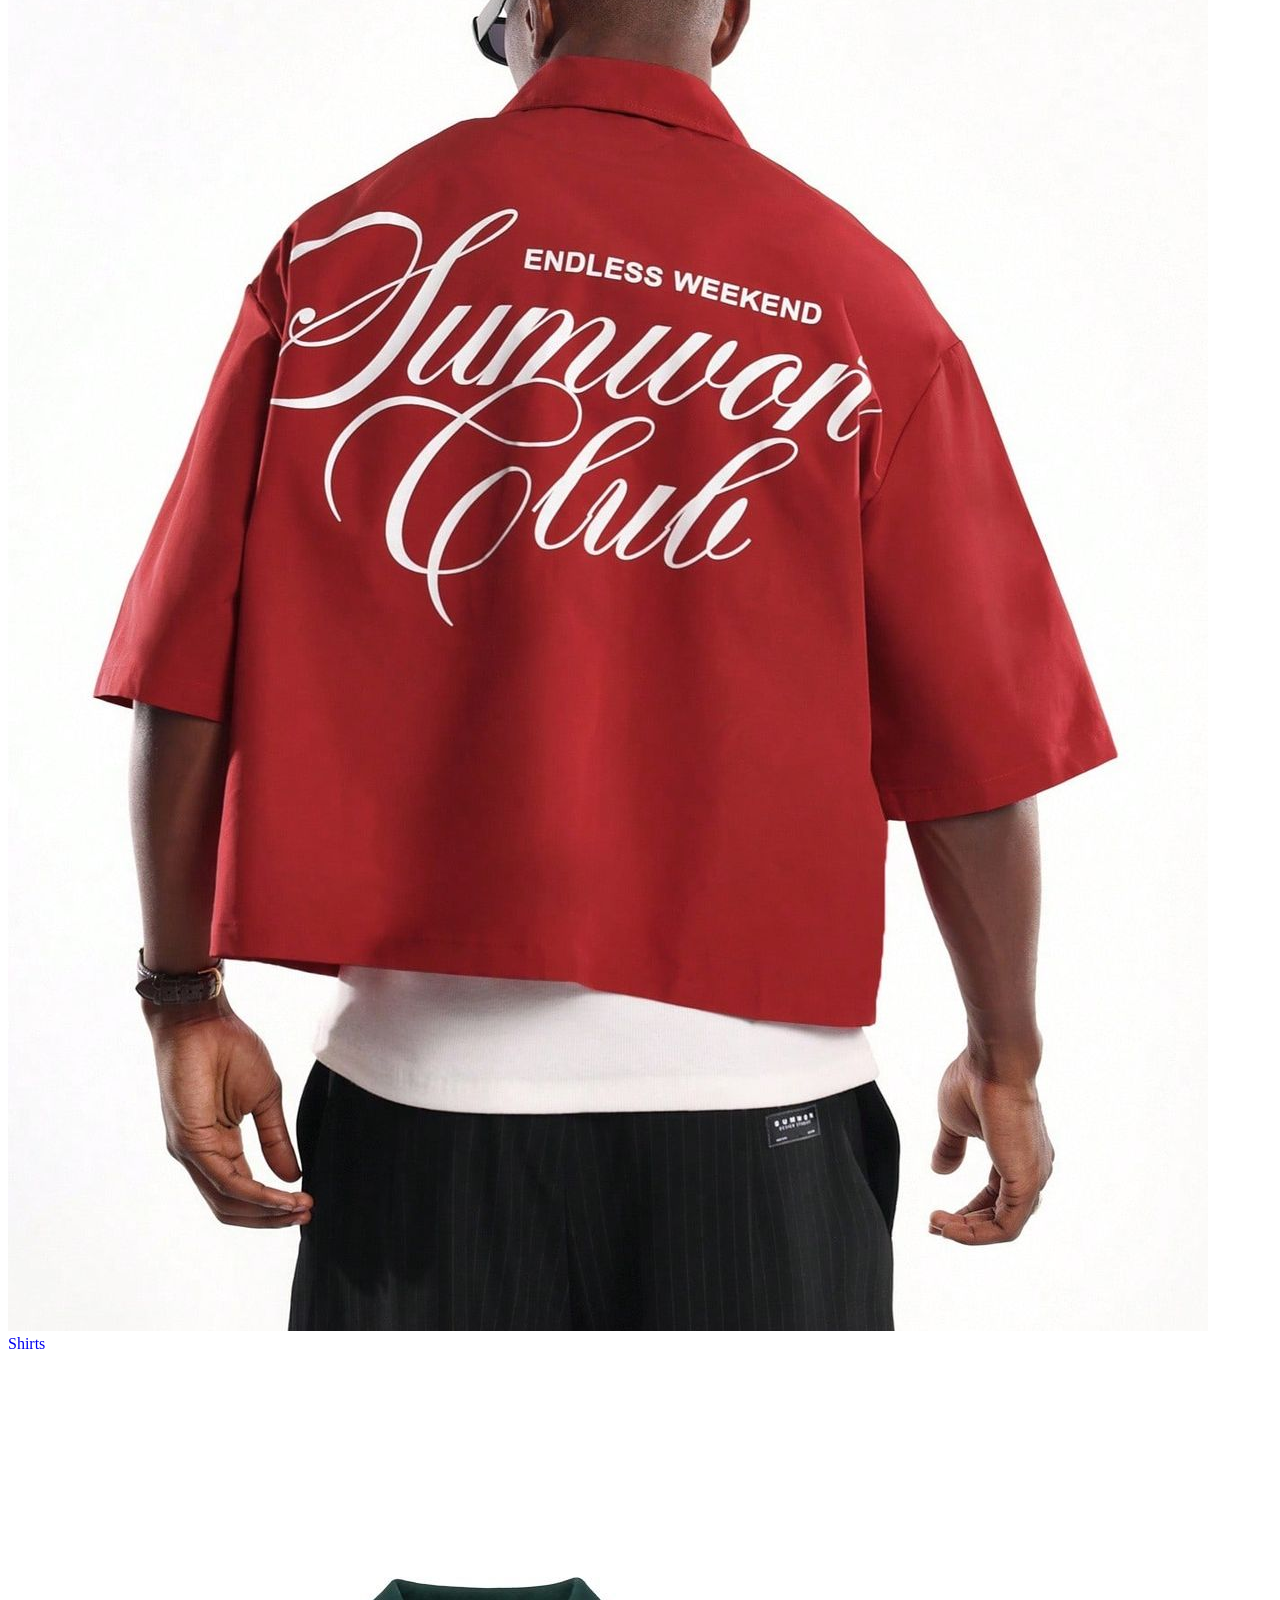
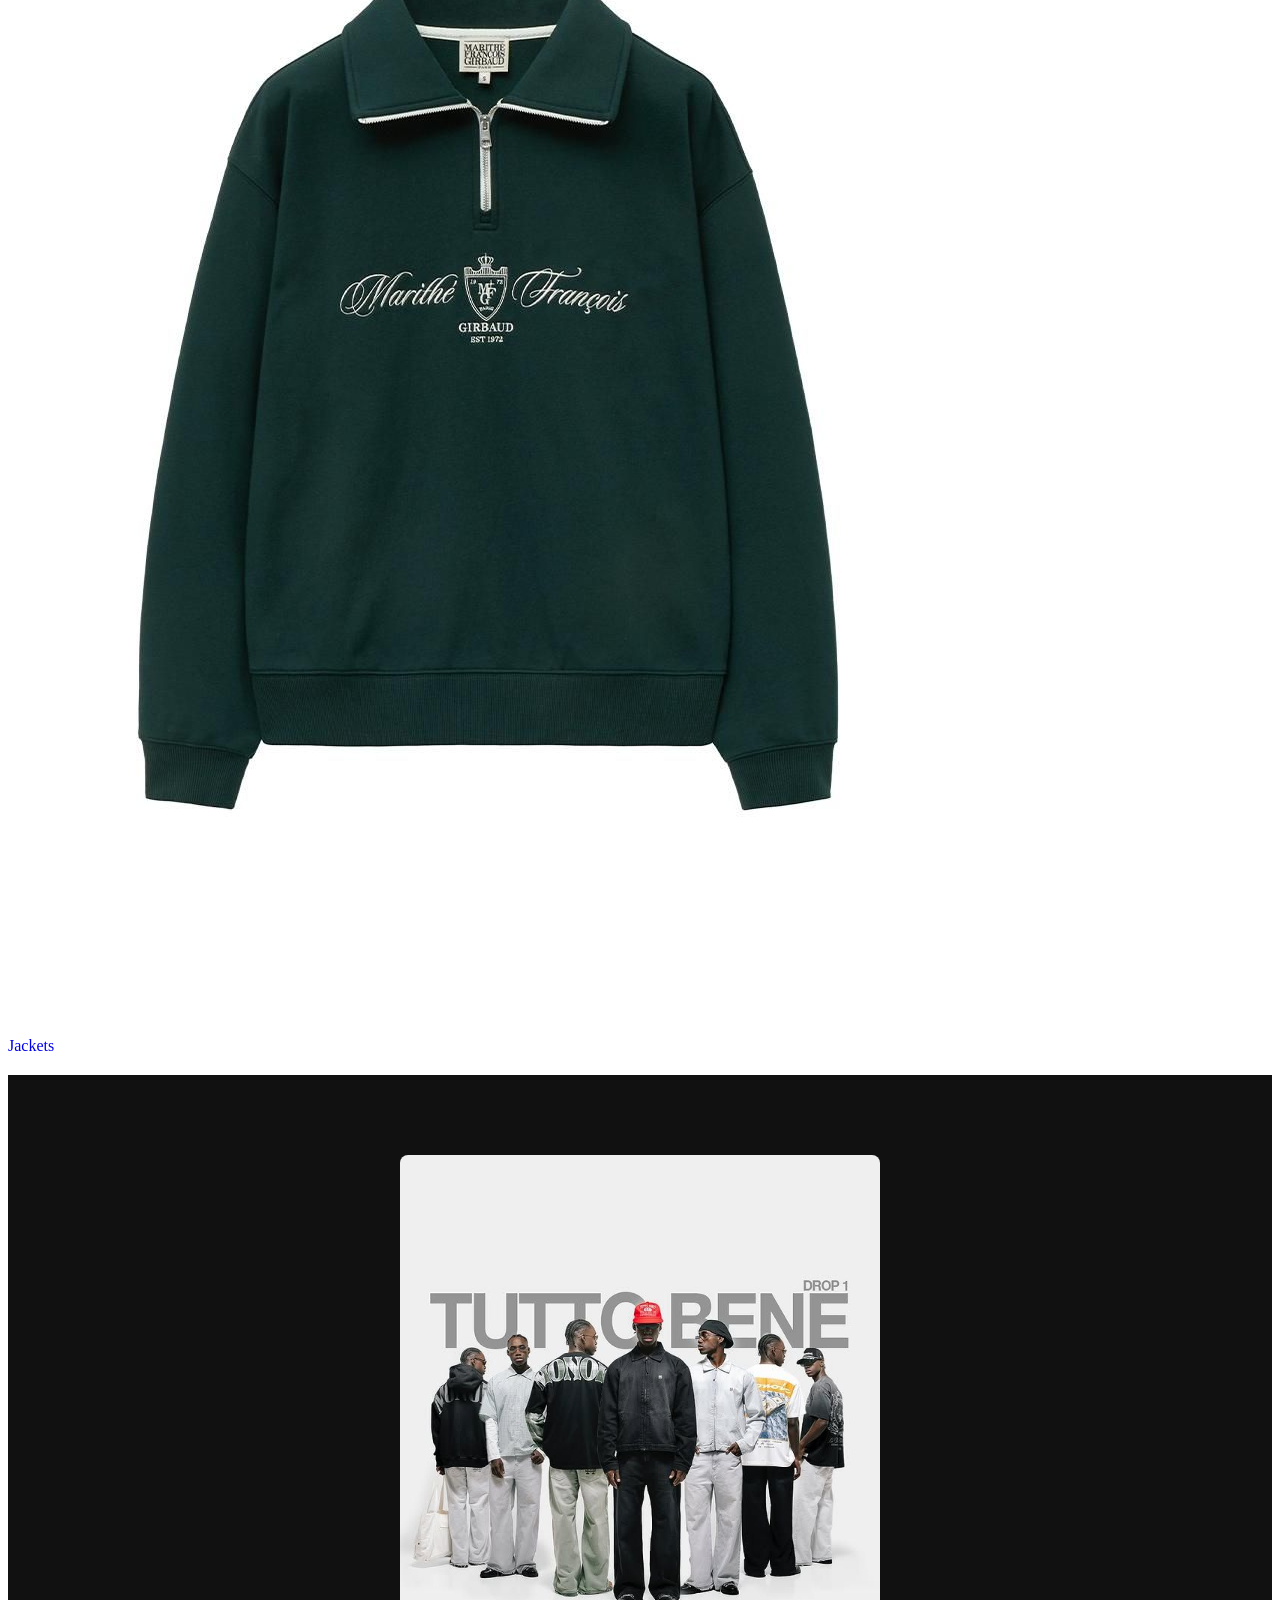
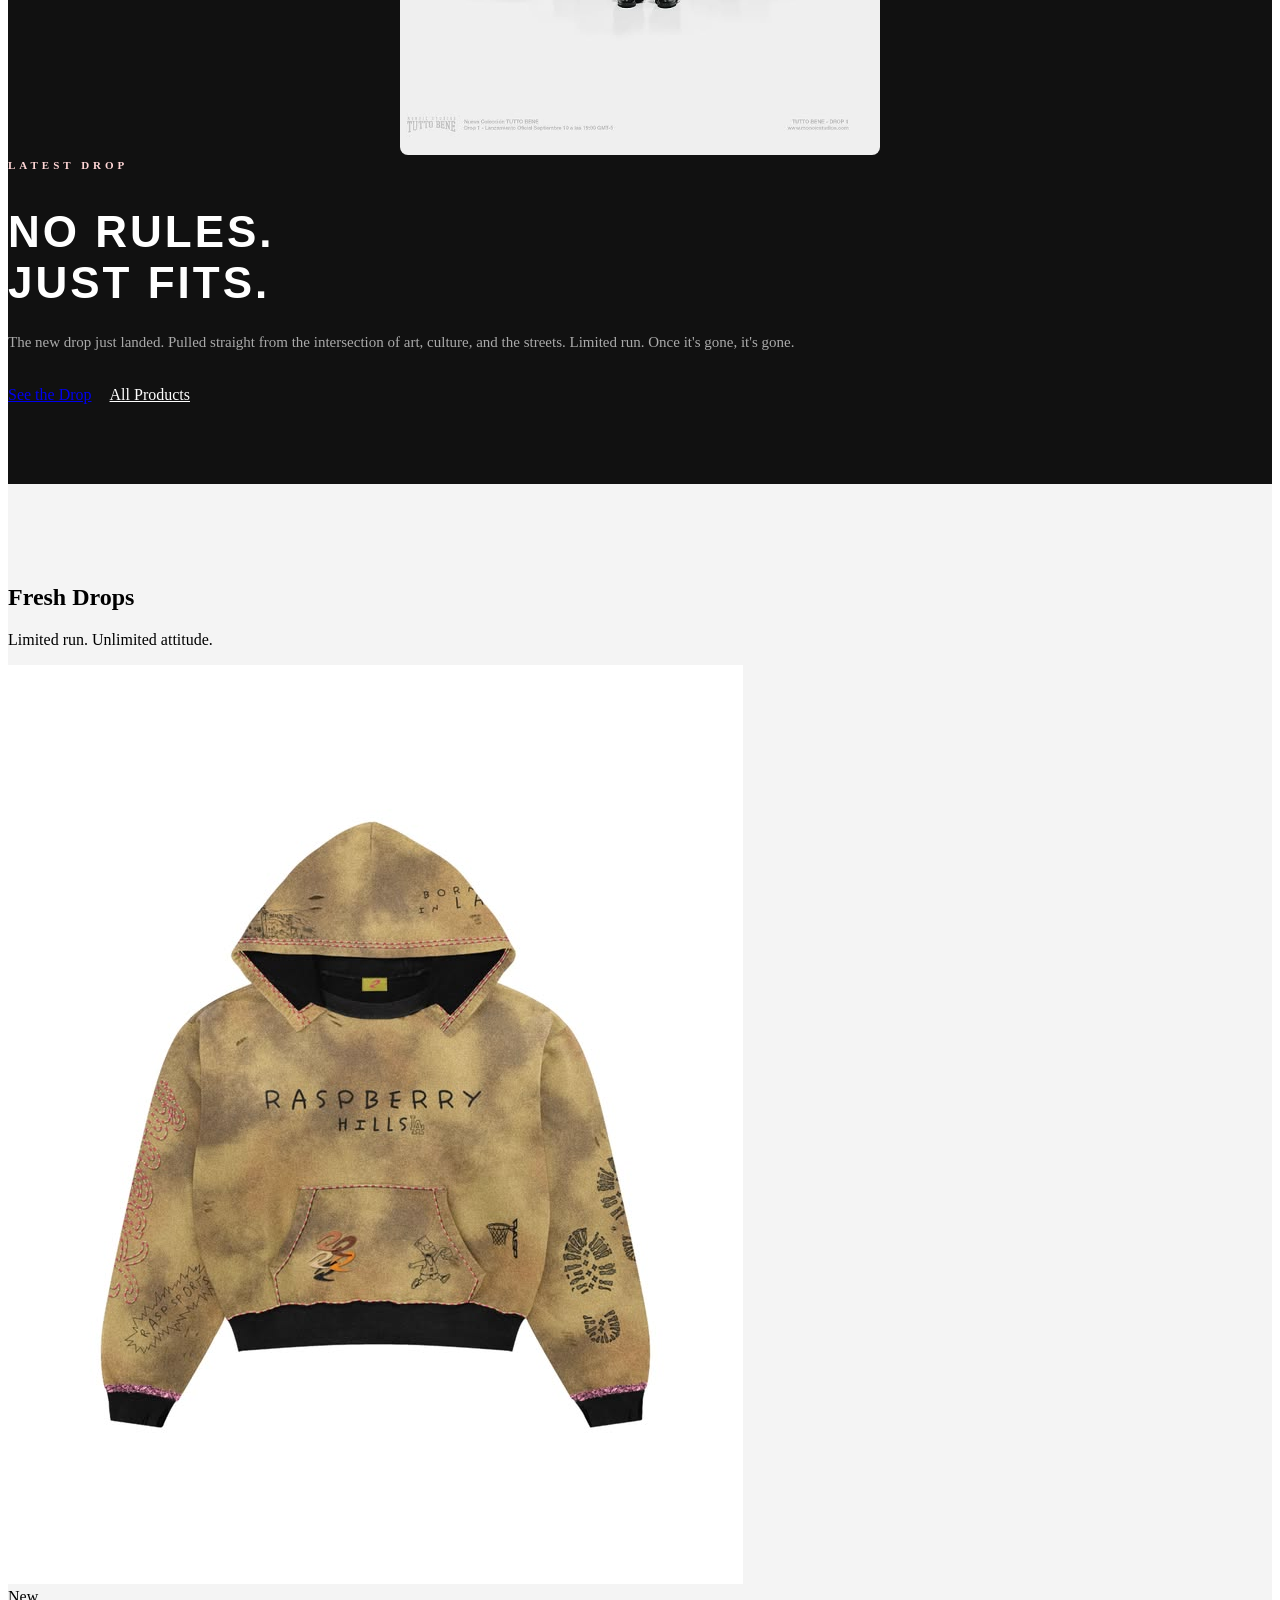
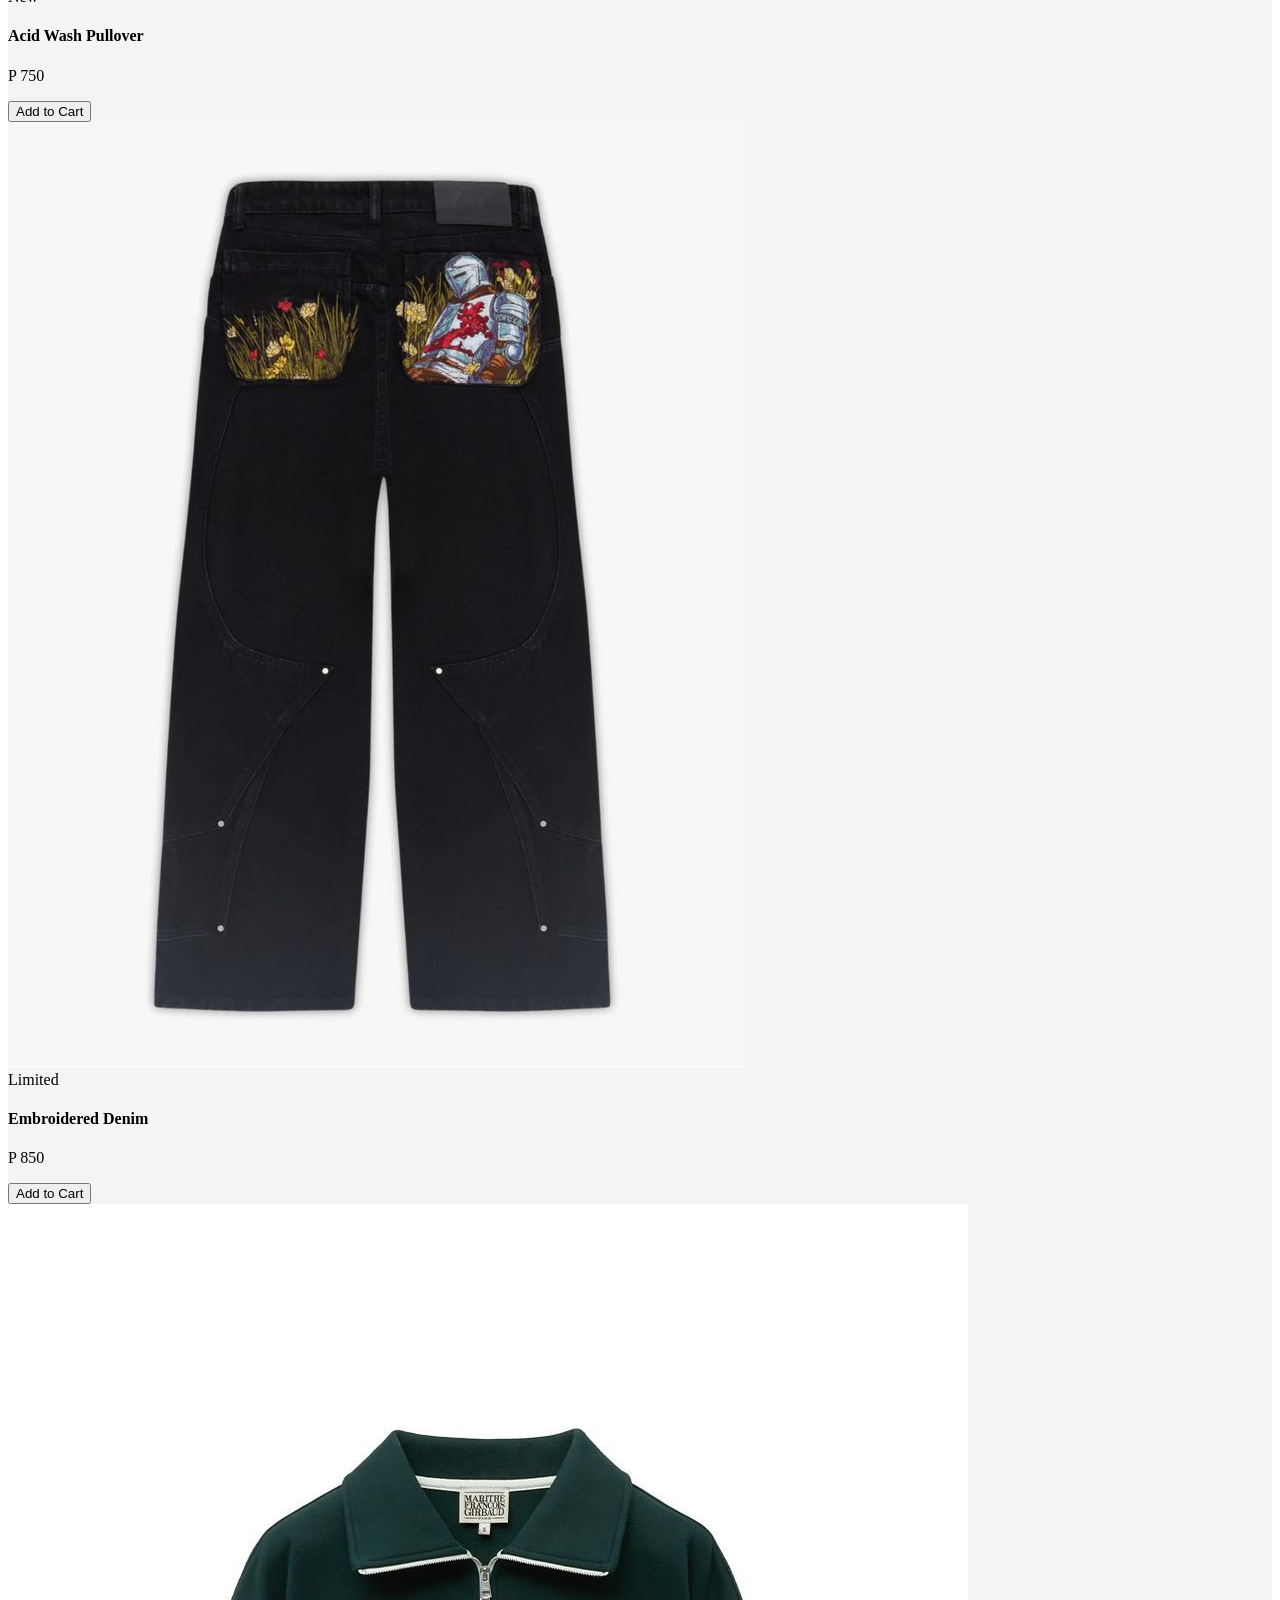
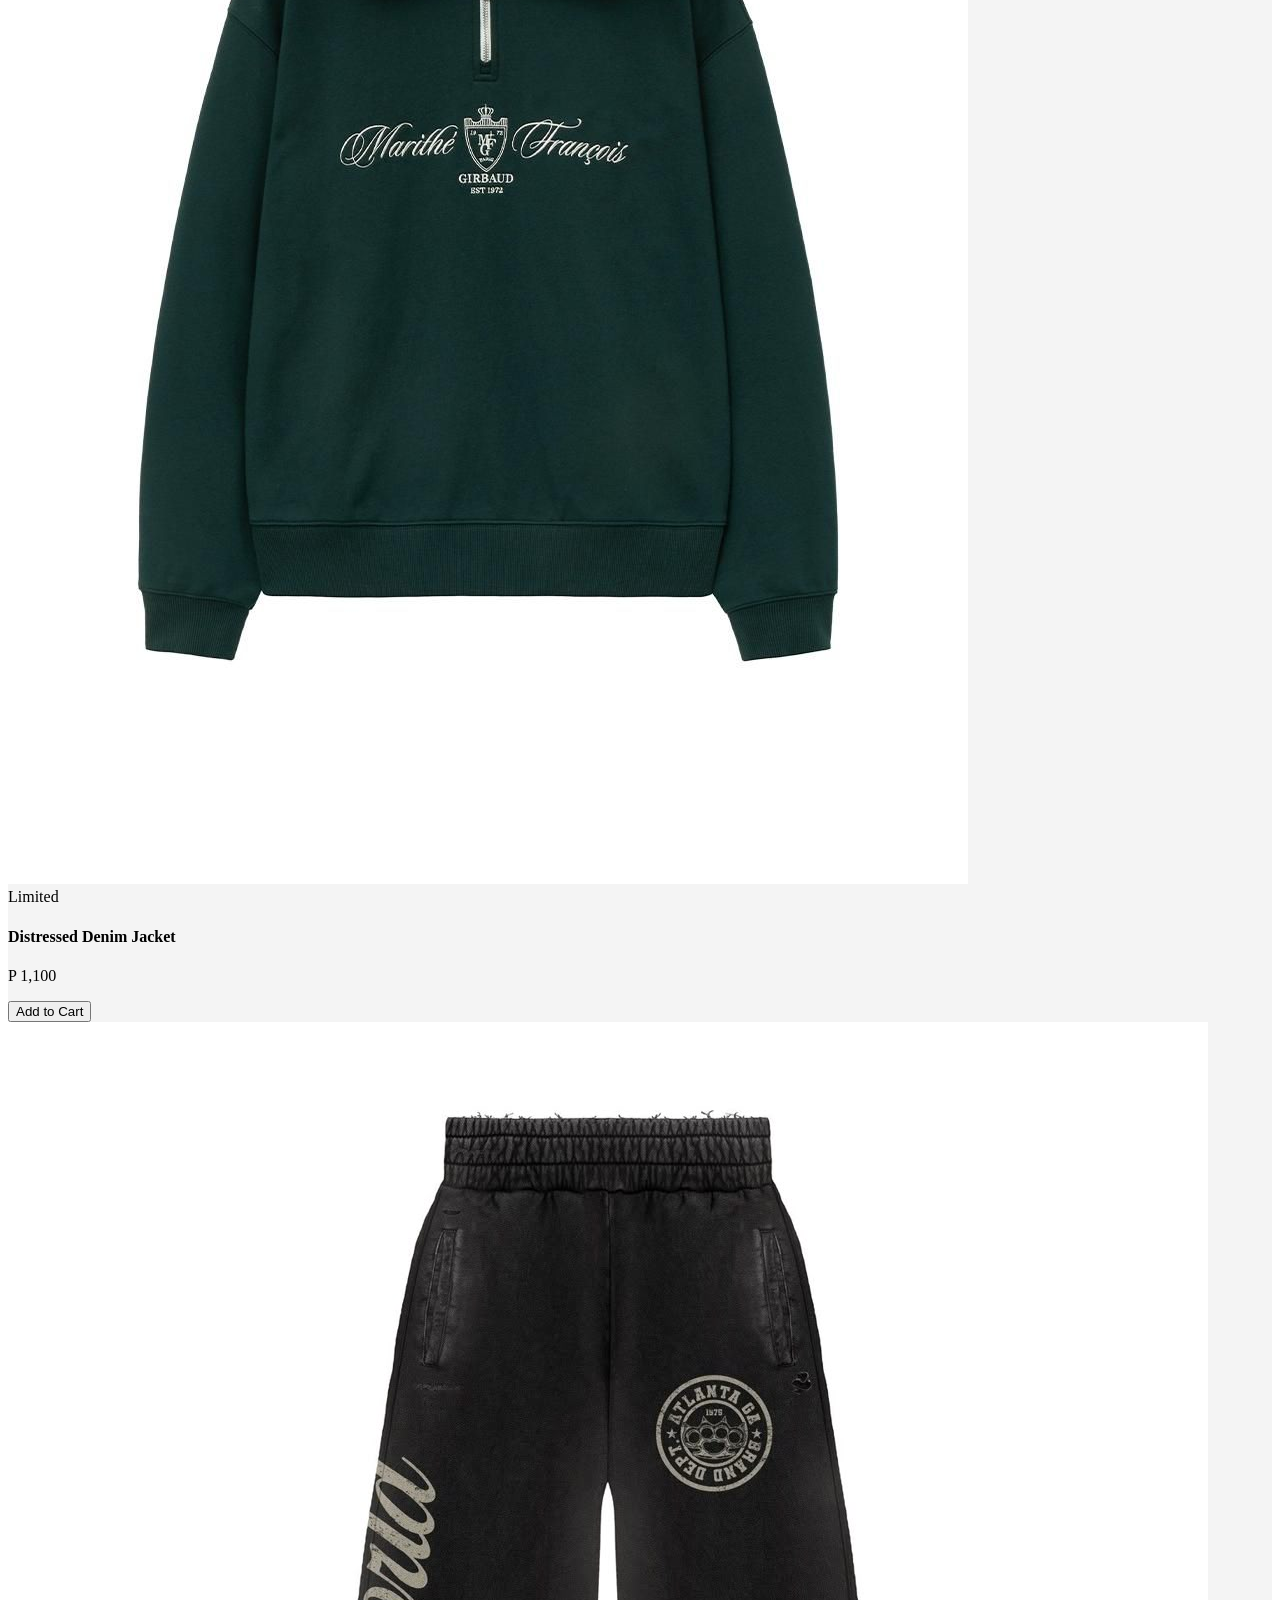
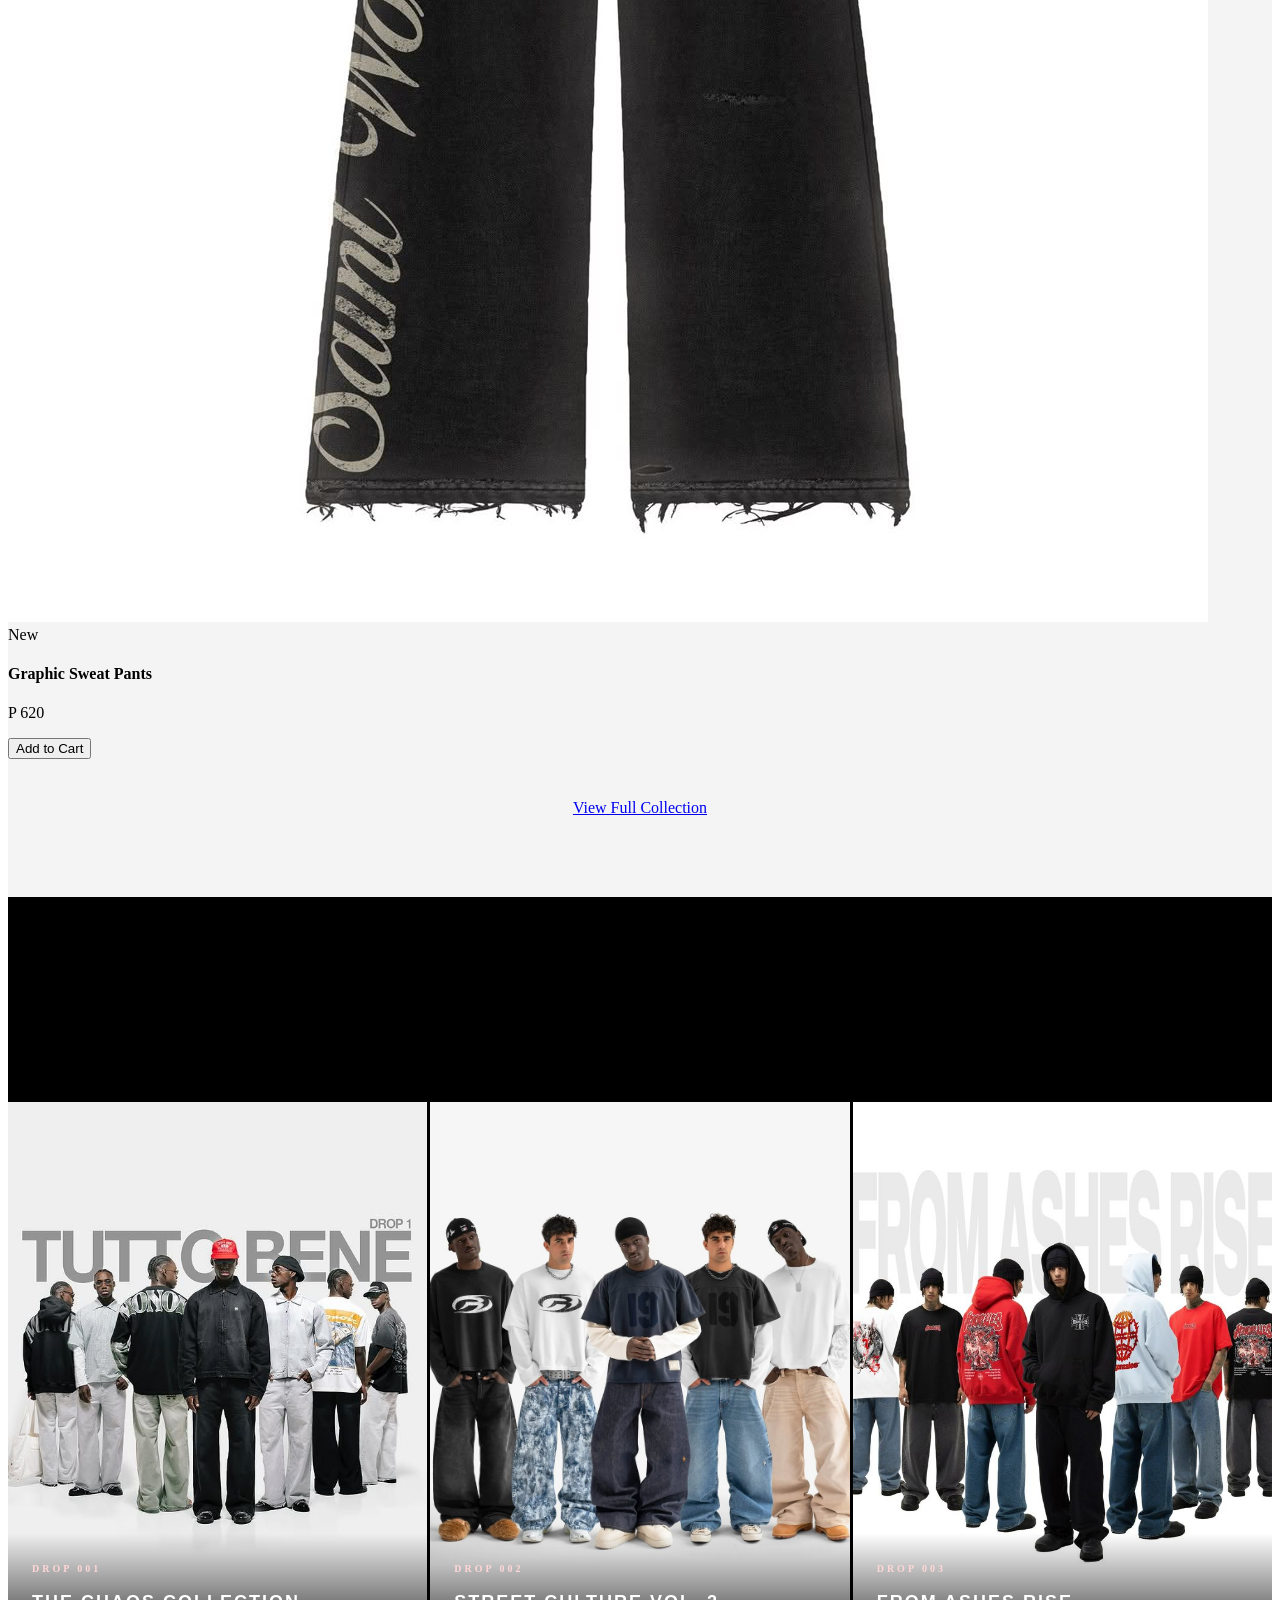
==== commit ecbef44f: "Update index.html" ====
--- a/index.html
+++ b/index.html
@@ -21,7 +21,7 @@
                 <ul>
                     <li><a href="index.html">Home</a></li>
                     <li><a href="intro.html">Intro</a></li>
-                    <li><a href="products.html">Products</a></li>
+                    <li><a href="shop.html">shop</a></li>
                     <li><a href="about.html">About</a></li>
                     <li><a href="contact.html">Contact</a></li>
                    
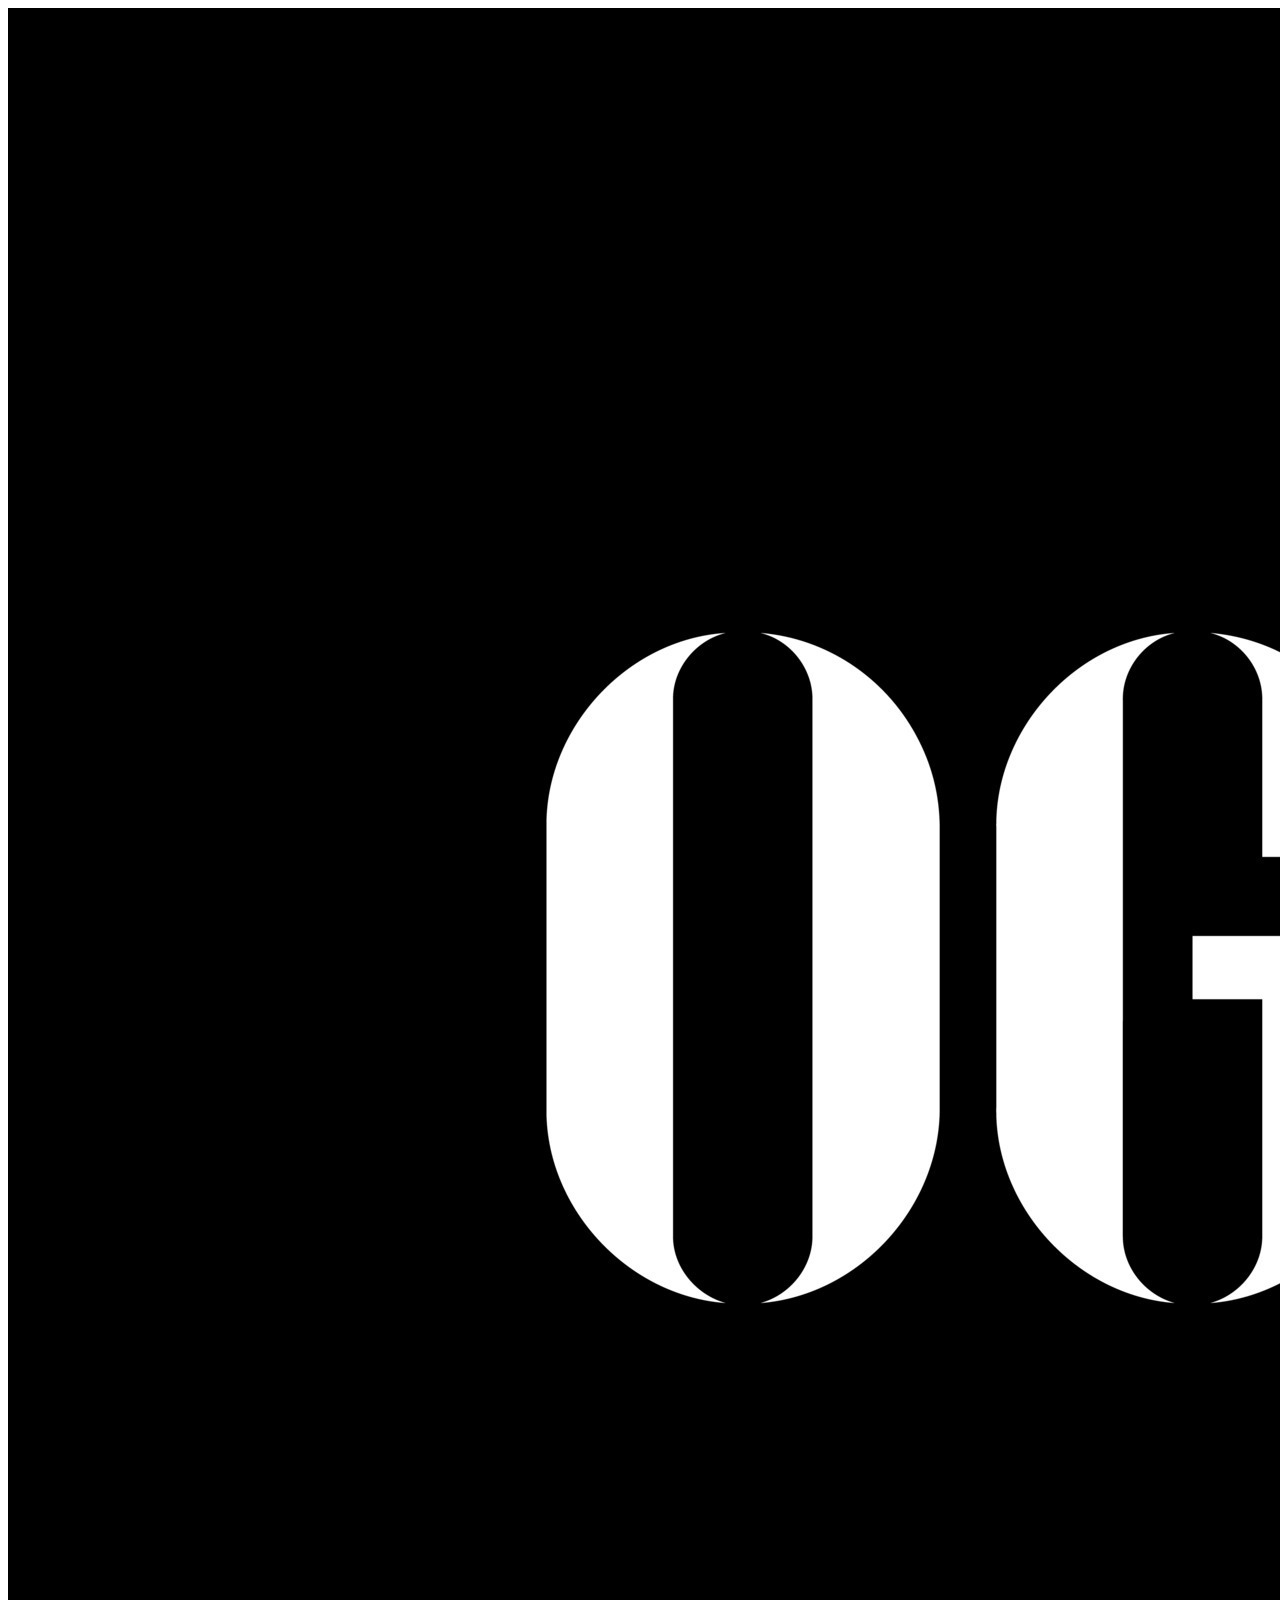
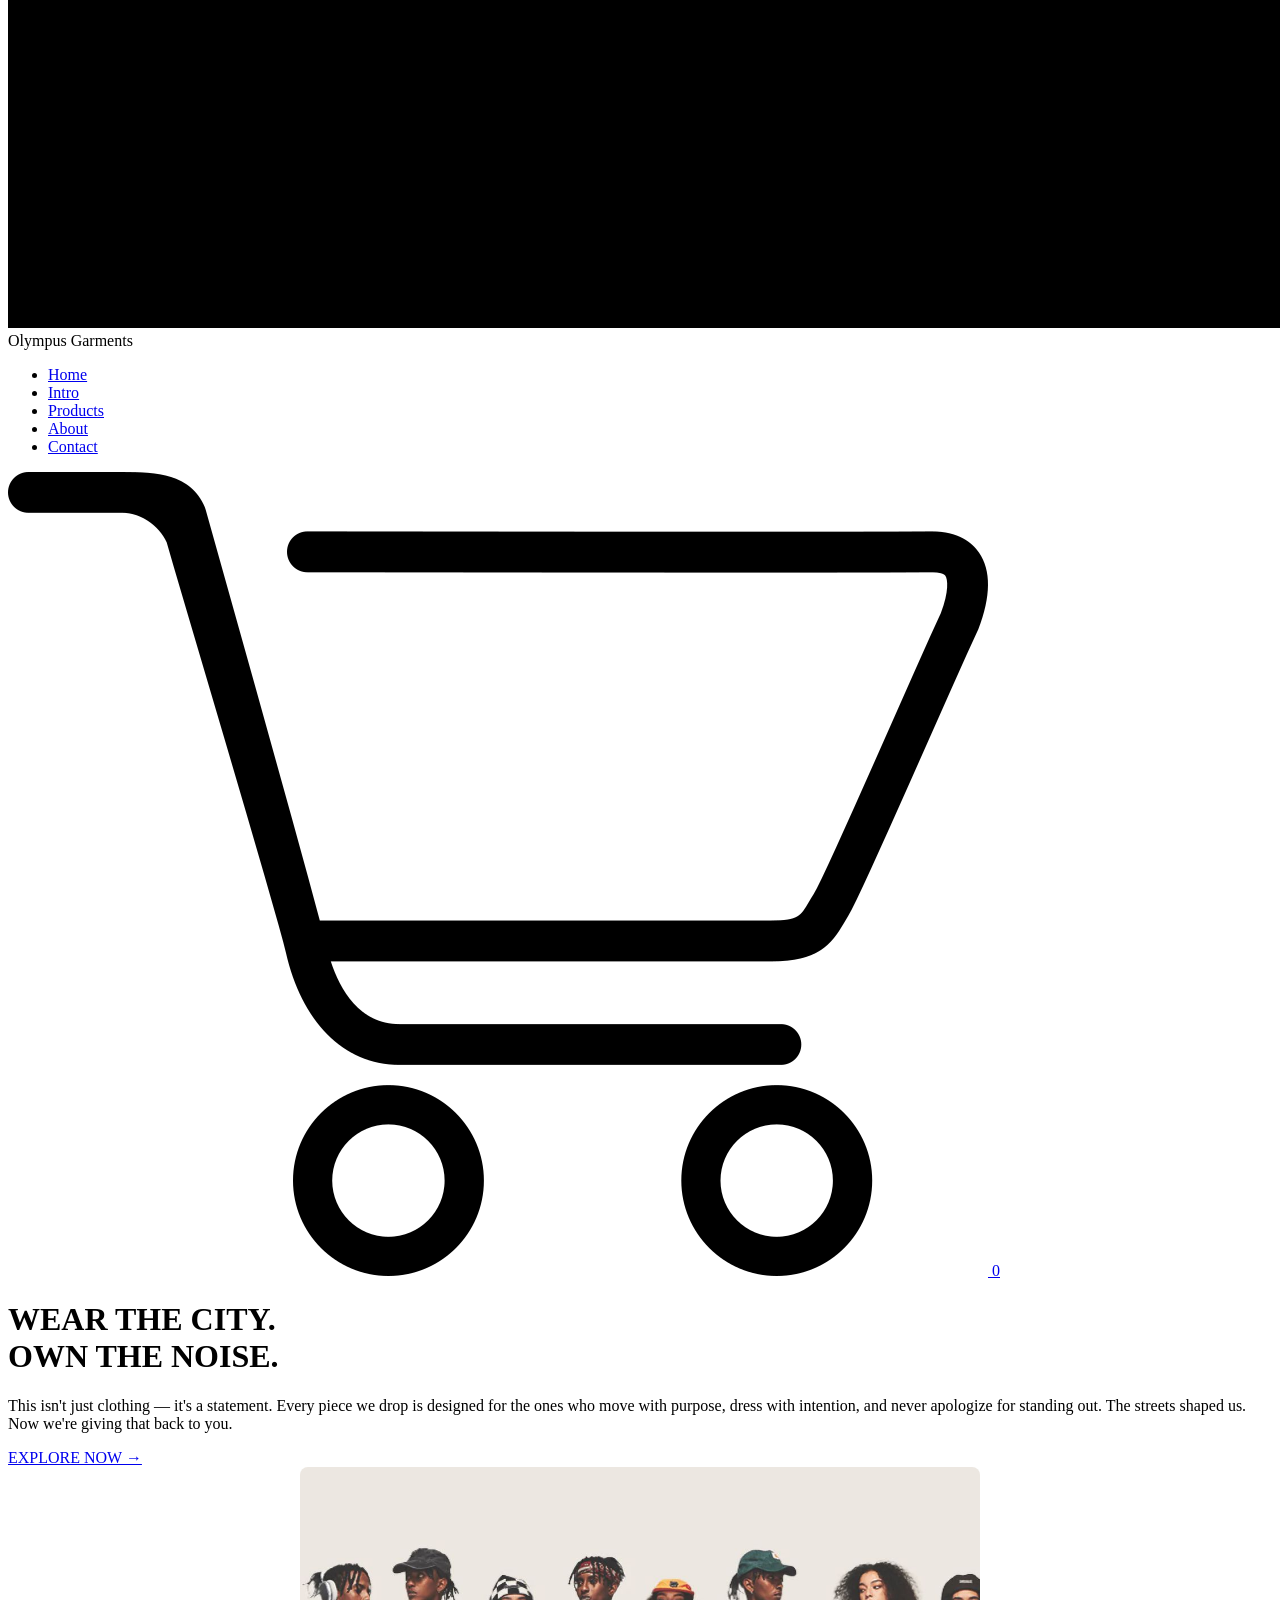
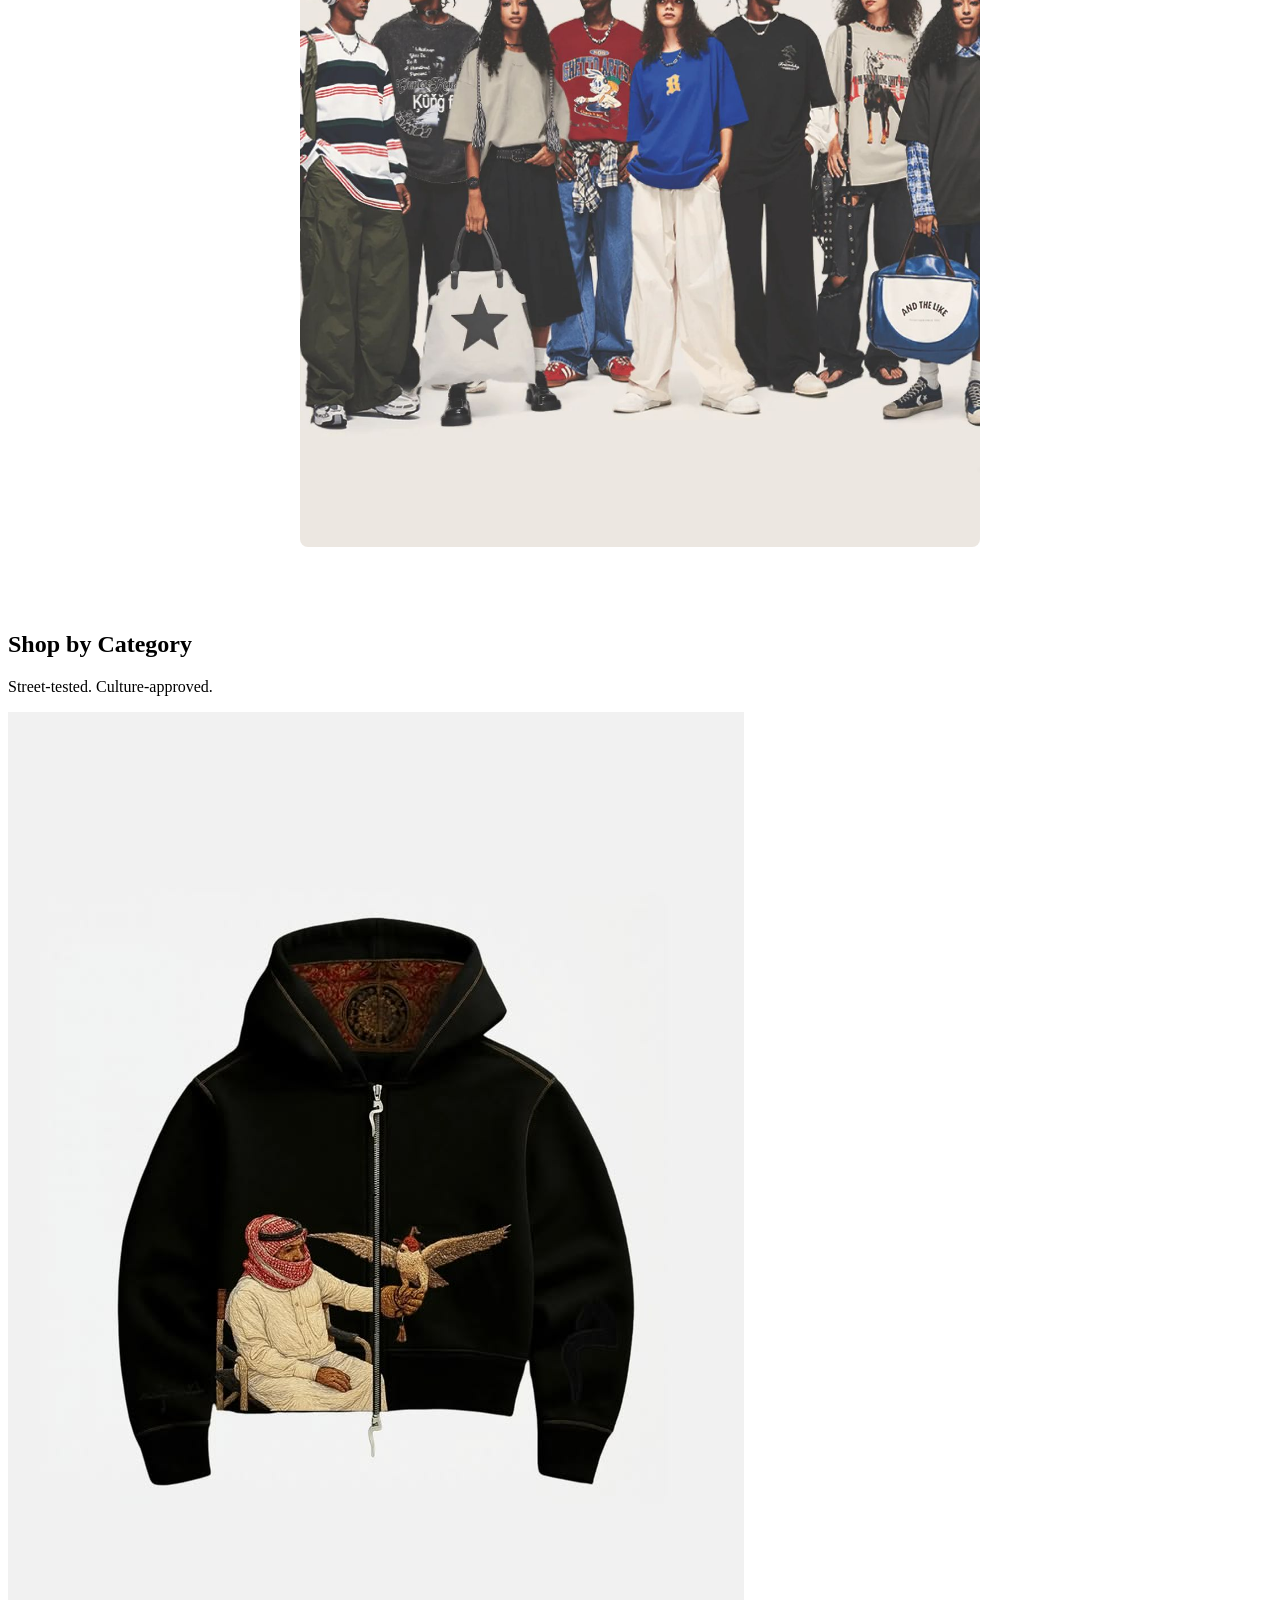
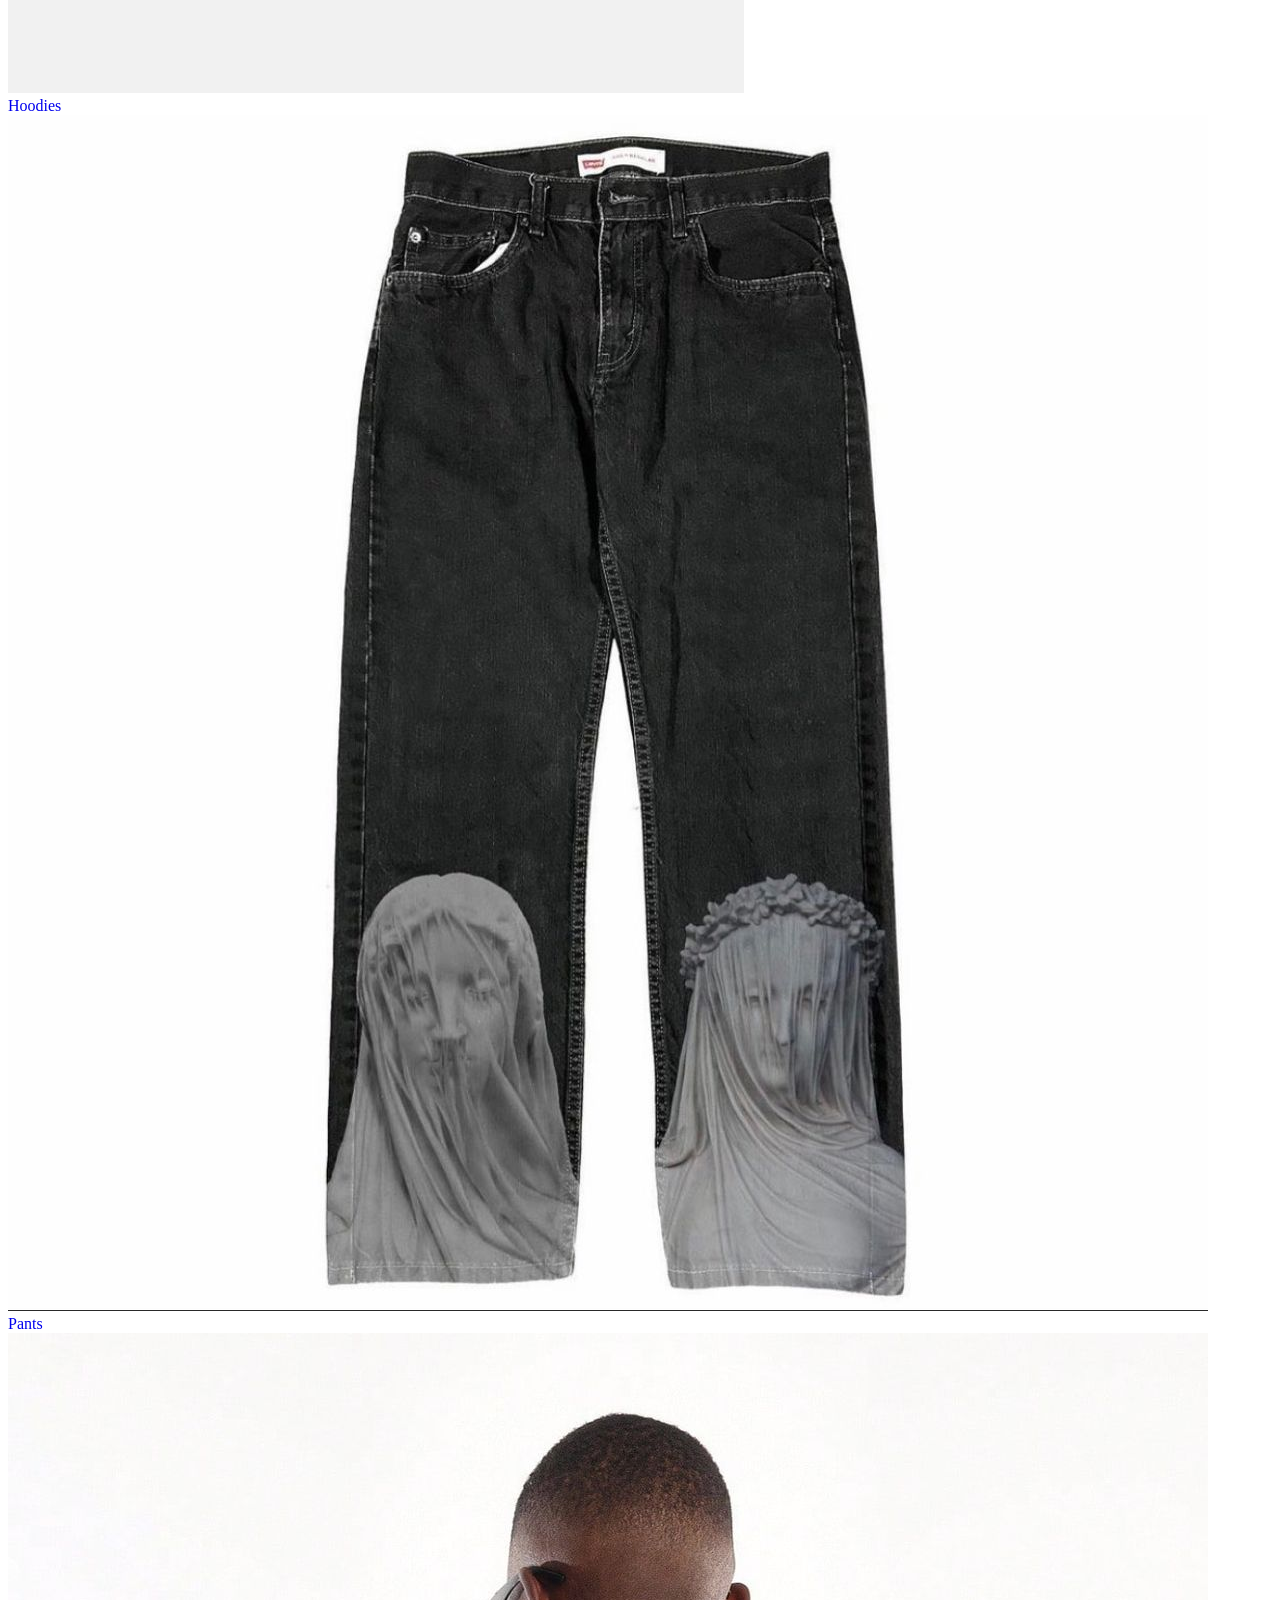
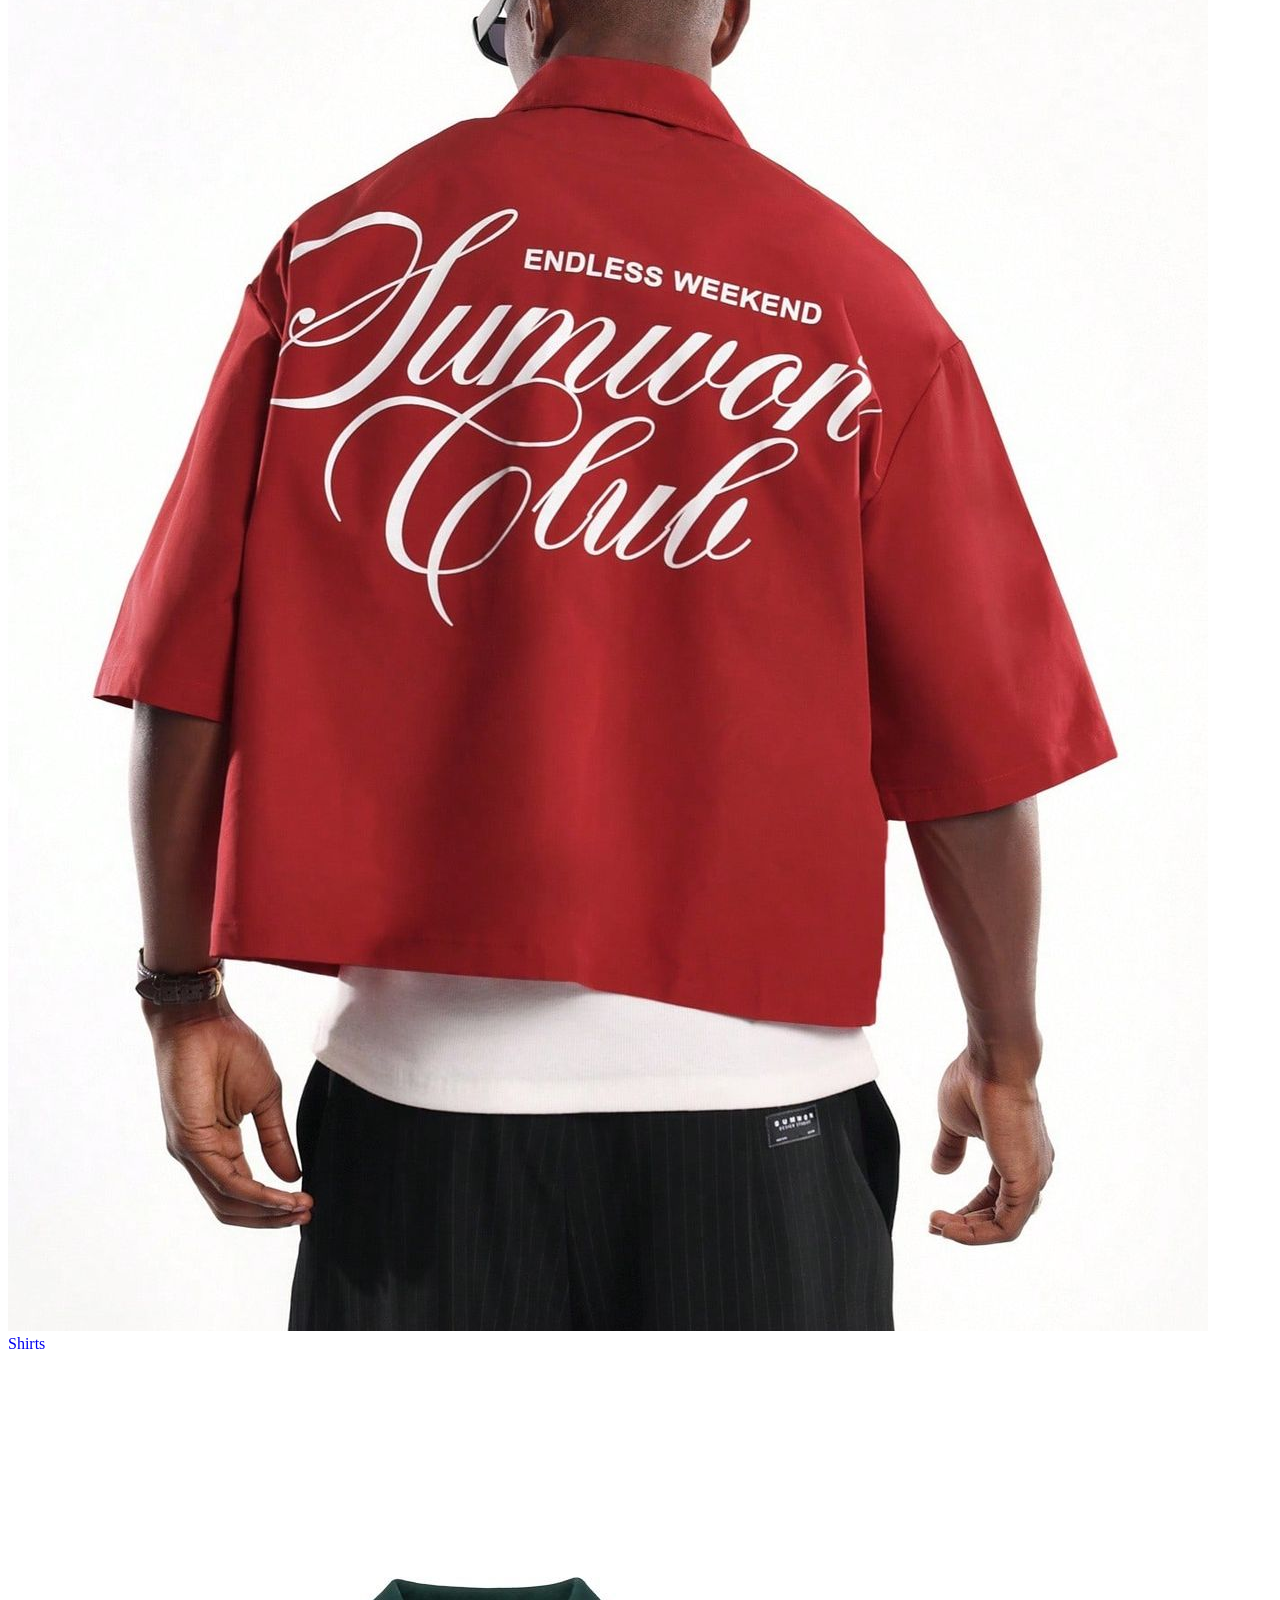
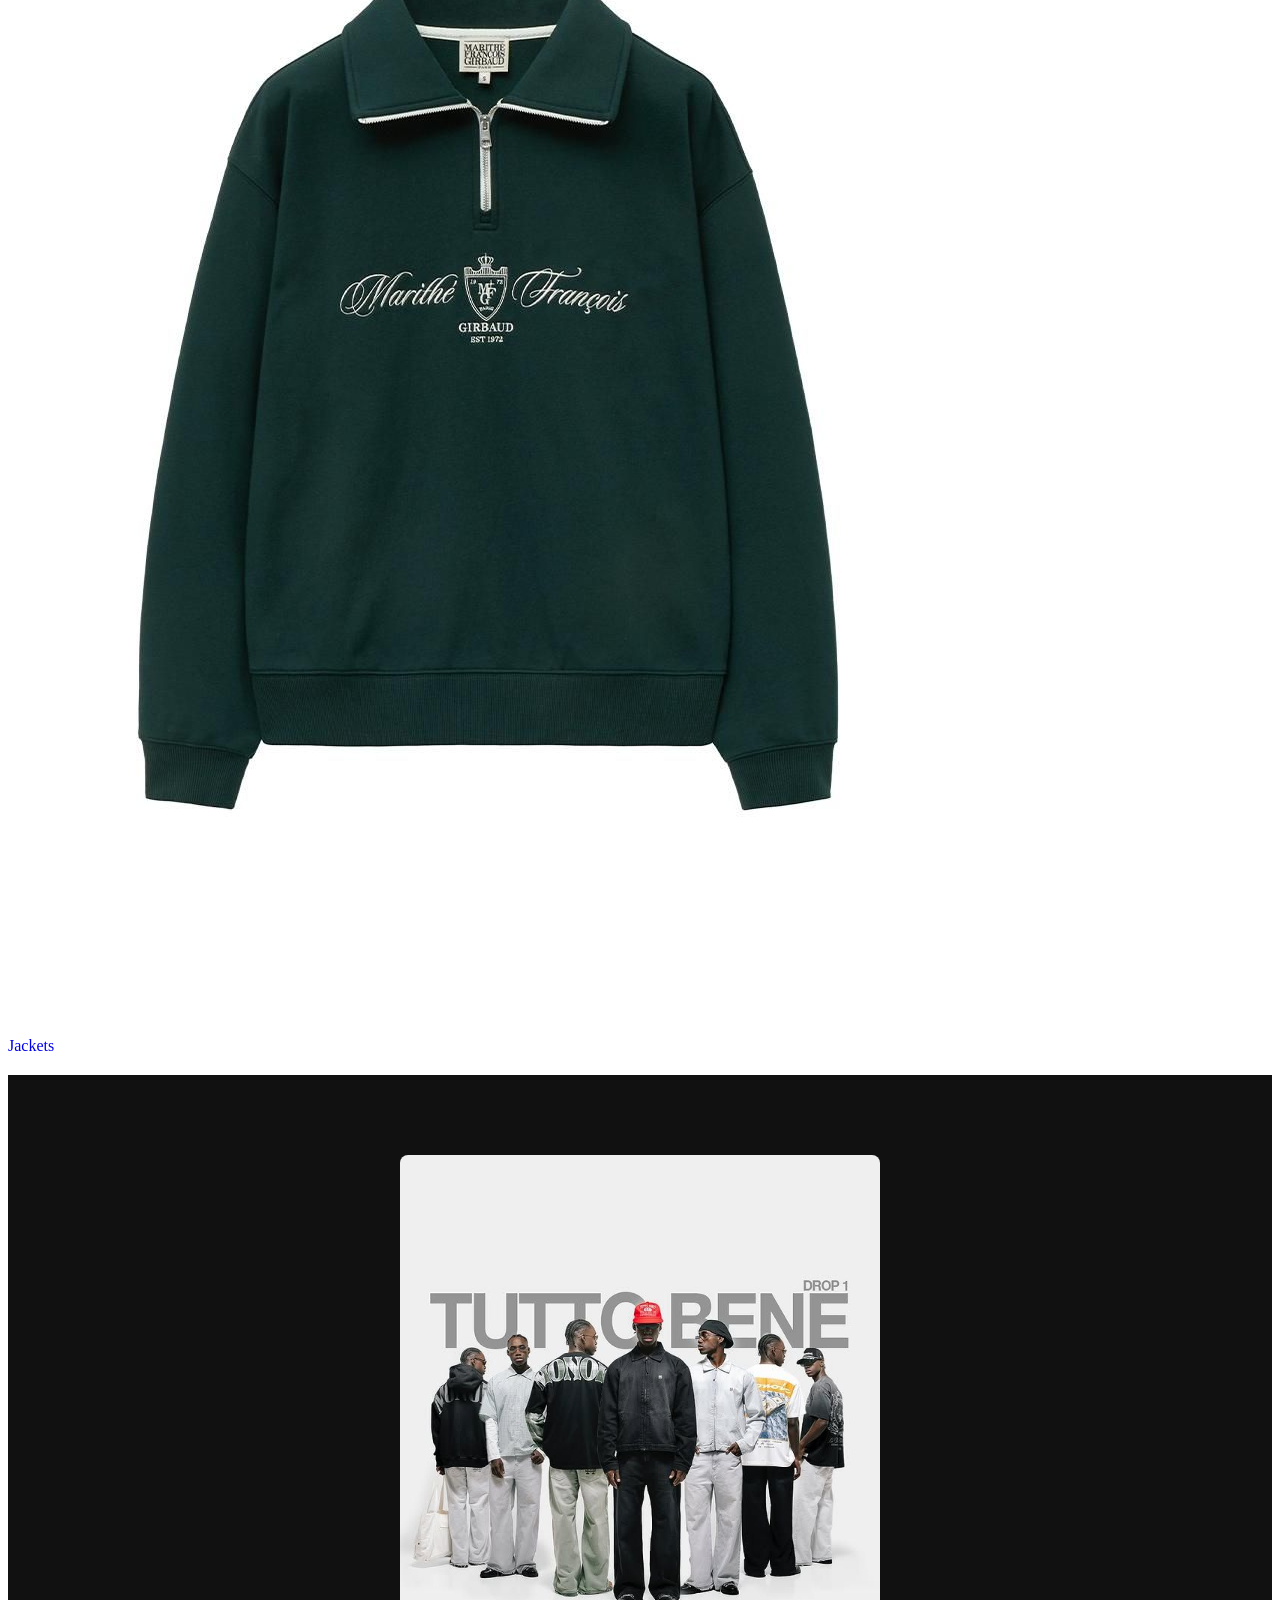
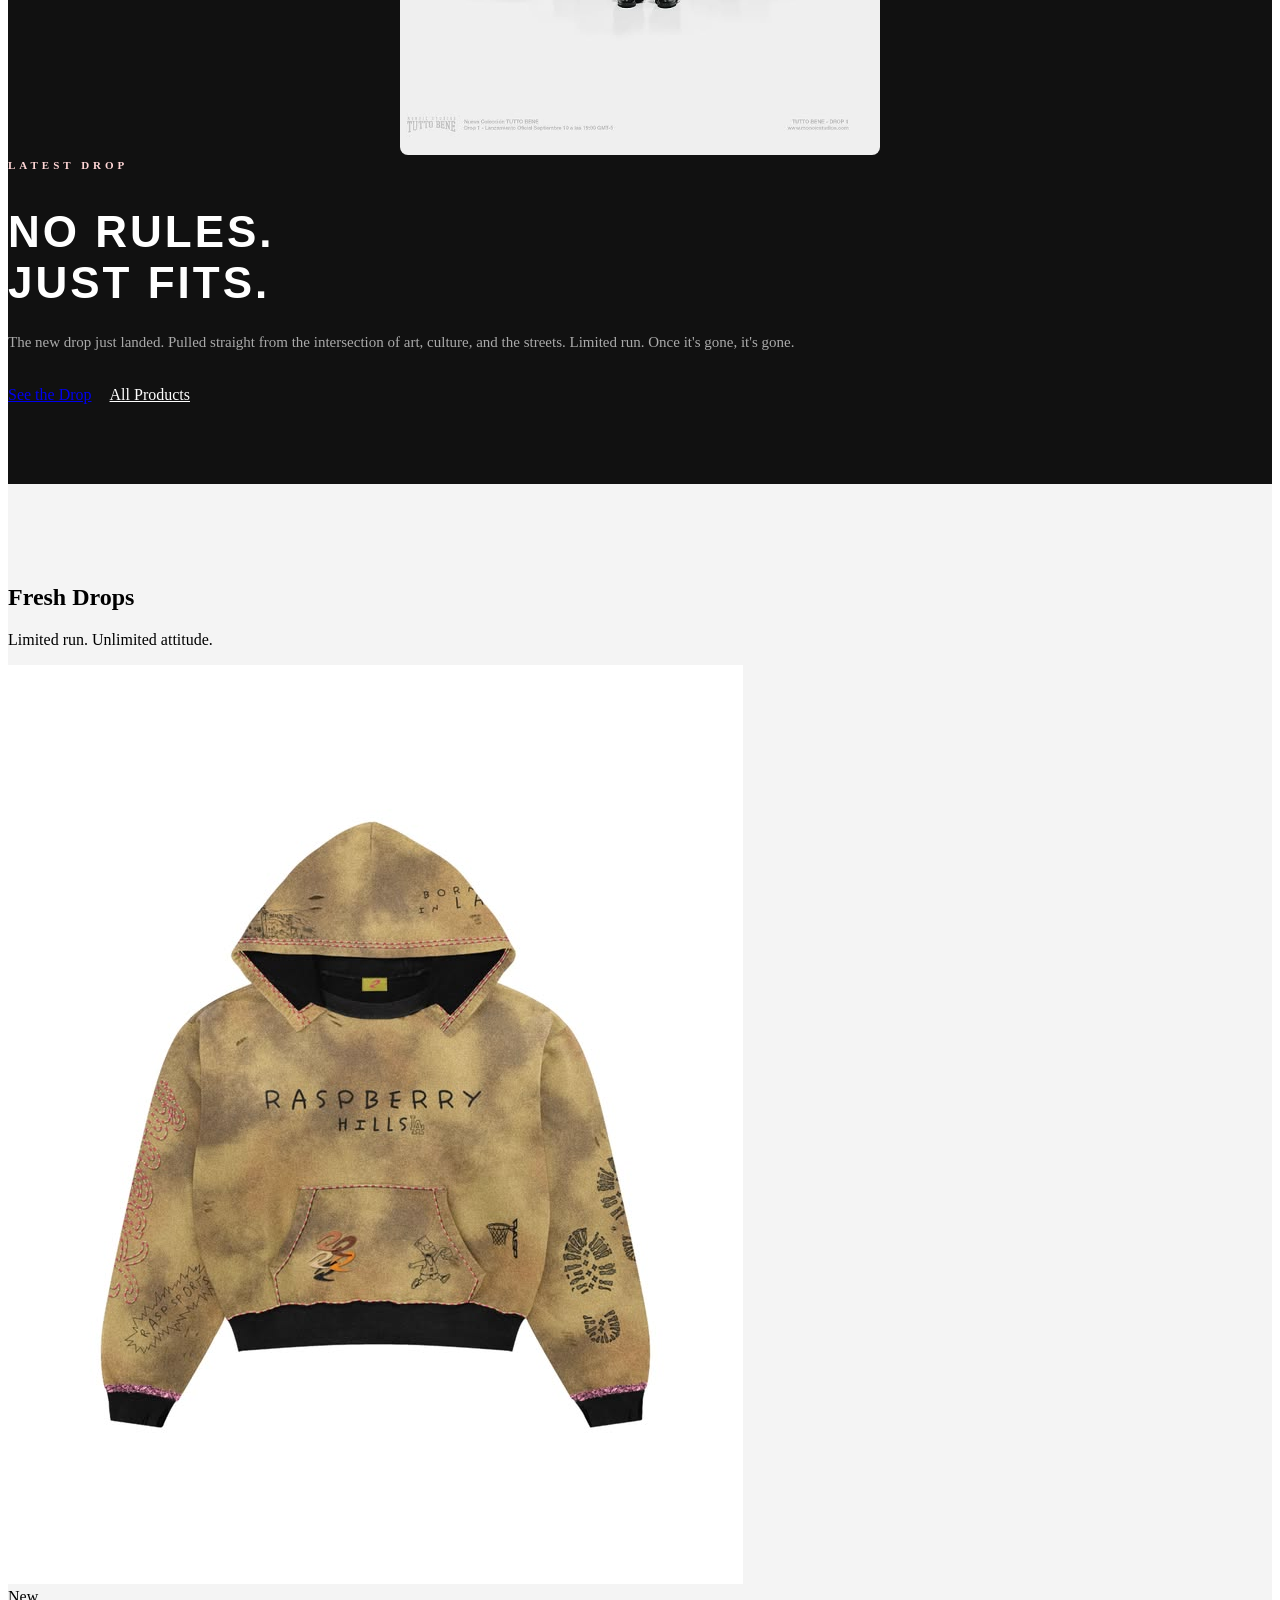
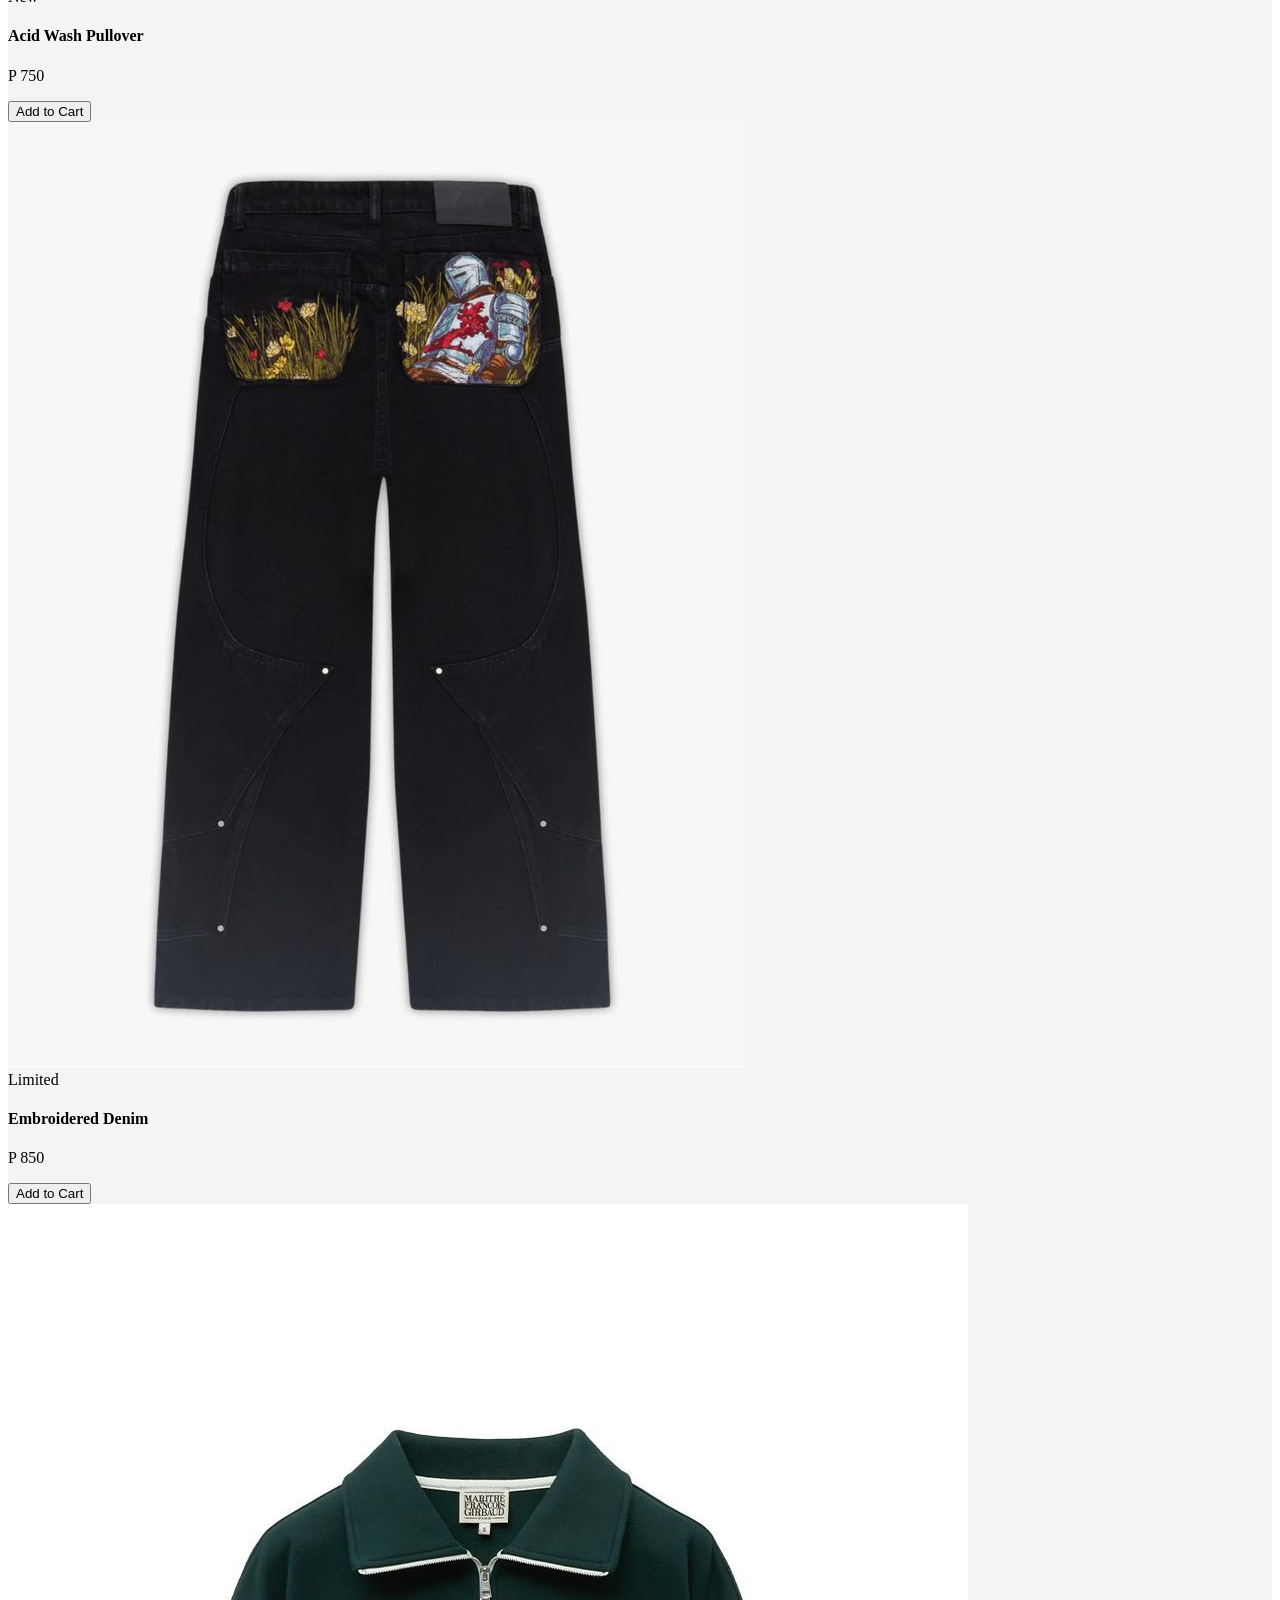
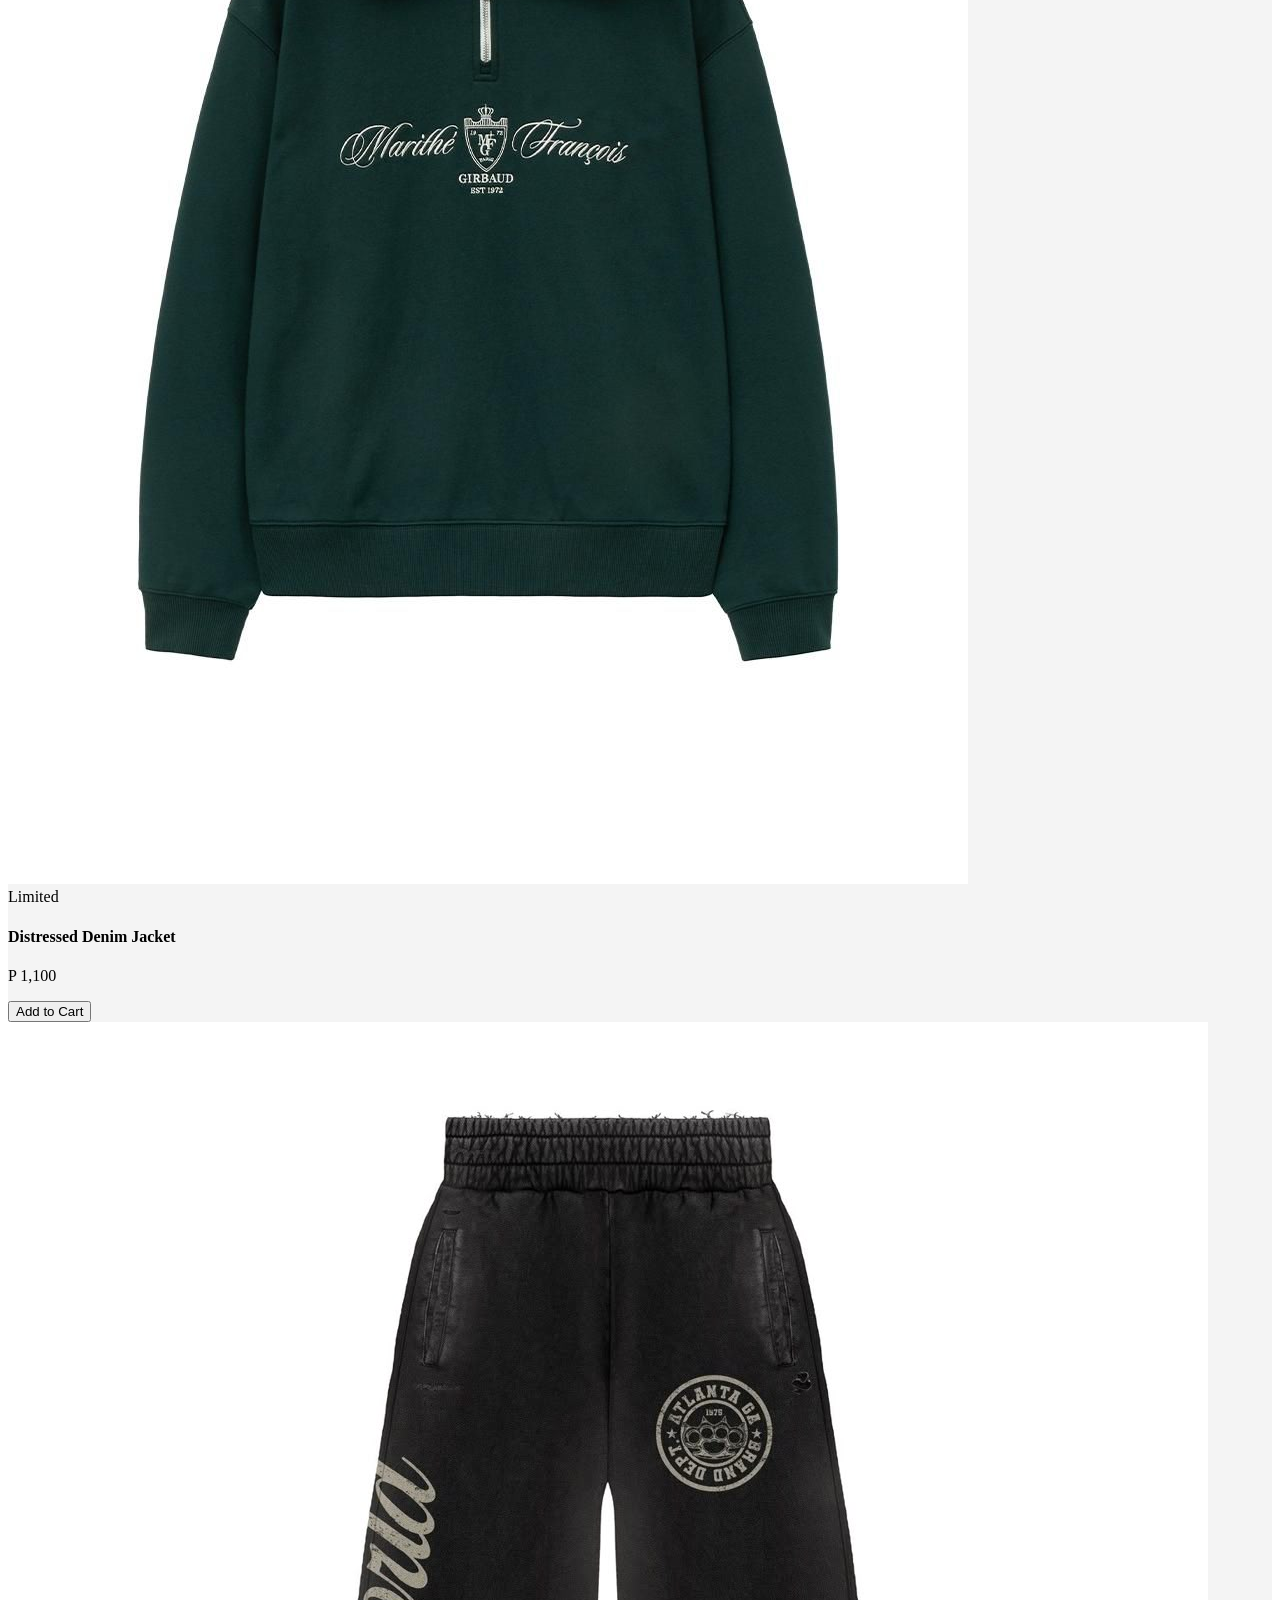
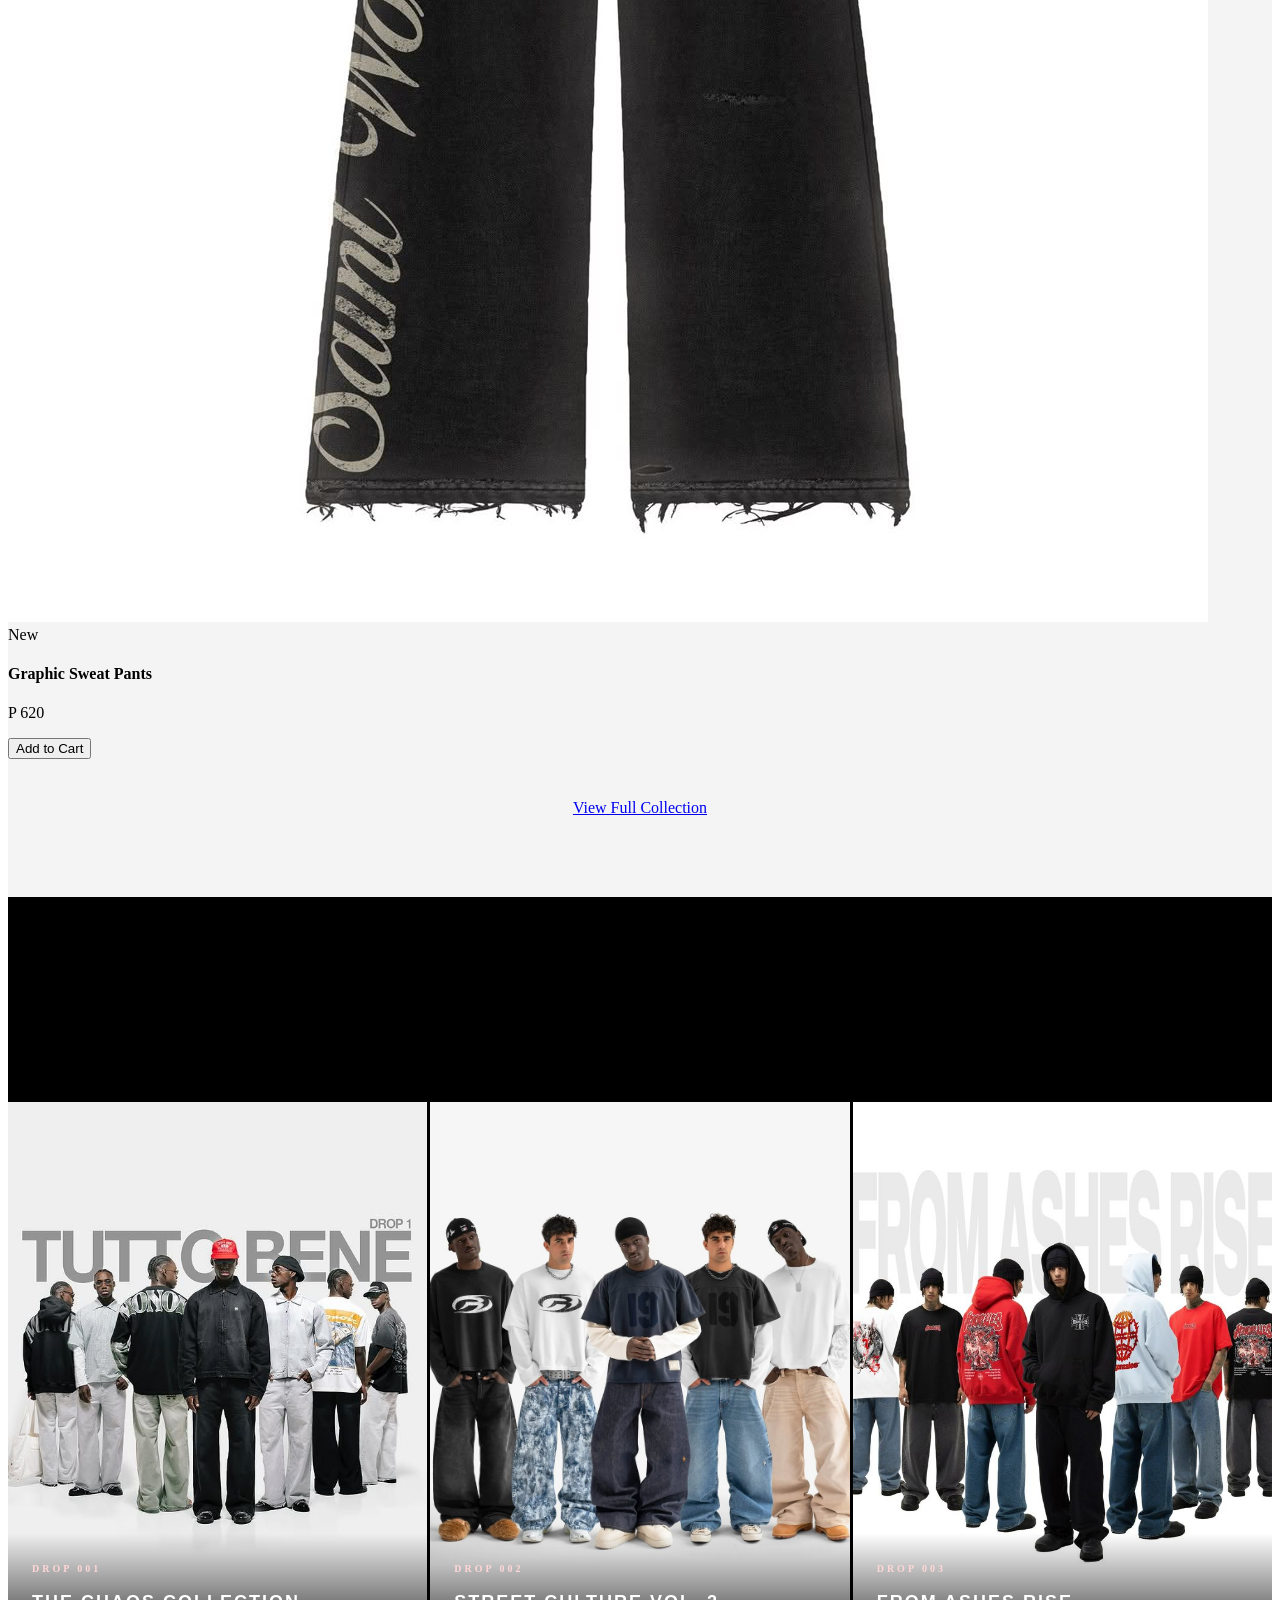
==== commit 15ce056c: "Change shop link to products in navigation" ====
--- a/index.html
+++ b/index.html
@@ -21,7 +21,7 @@
                 <ul>
                     <li><a href="index.html">Home</a></li>
                     <li><a href="intro.html">Intro</a></li>
-                    <li><a href="shop.html">shop</a></li>
+                    <li><a href="products.html">Products</a></li>
                     <li><a href="about.html">About</a></li>
                     <li><a href="contact.html">Contact</a></li>
                    
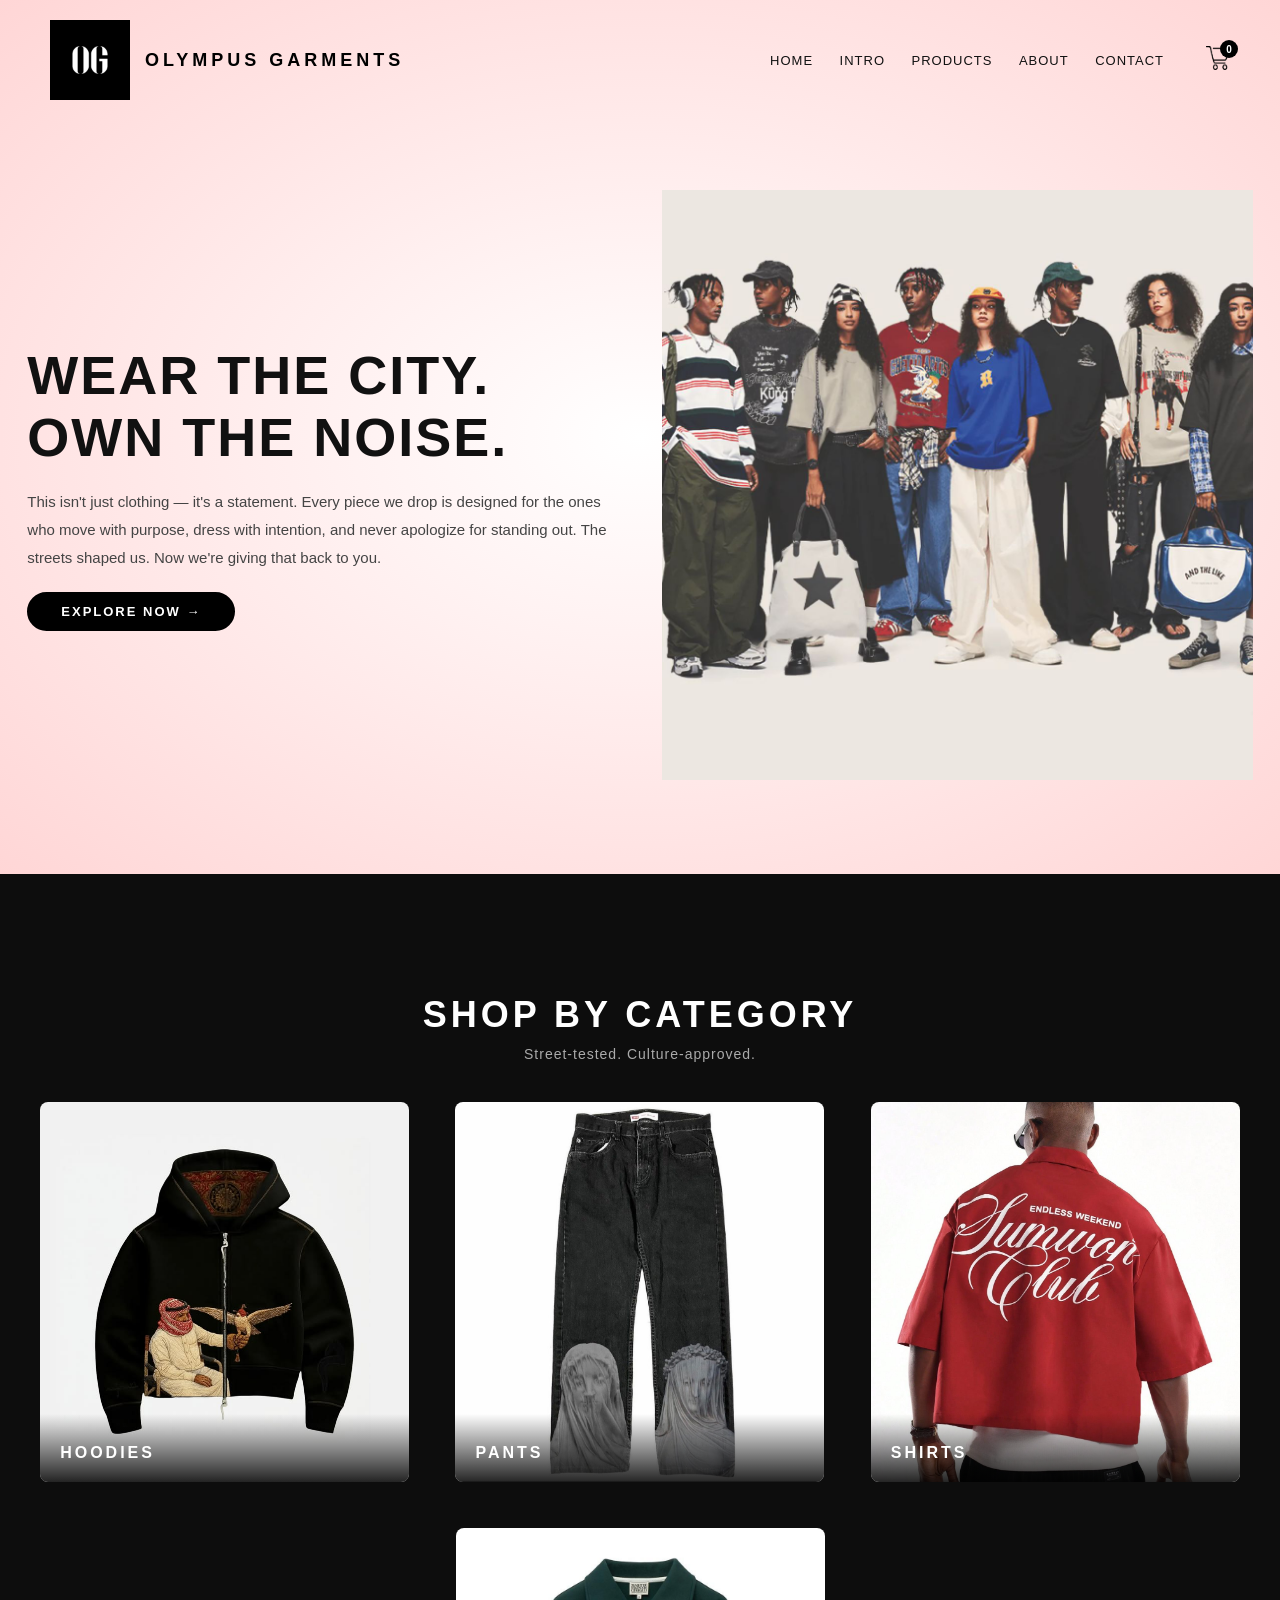
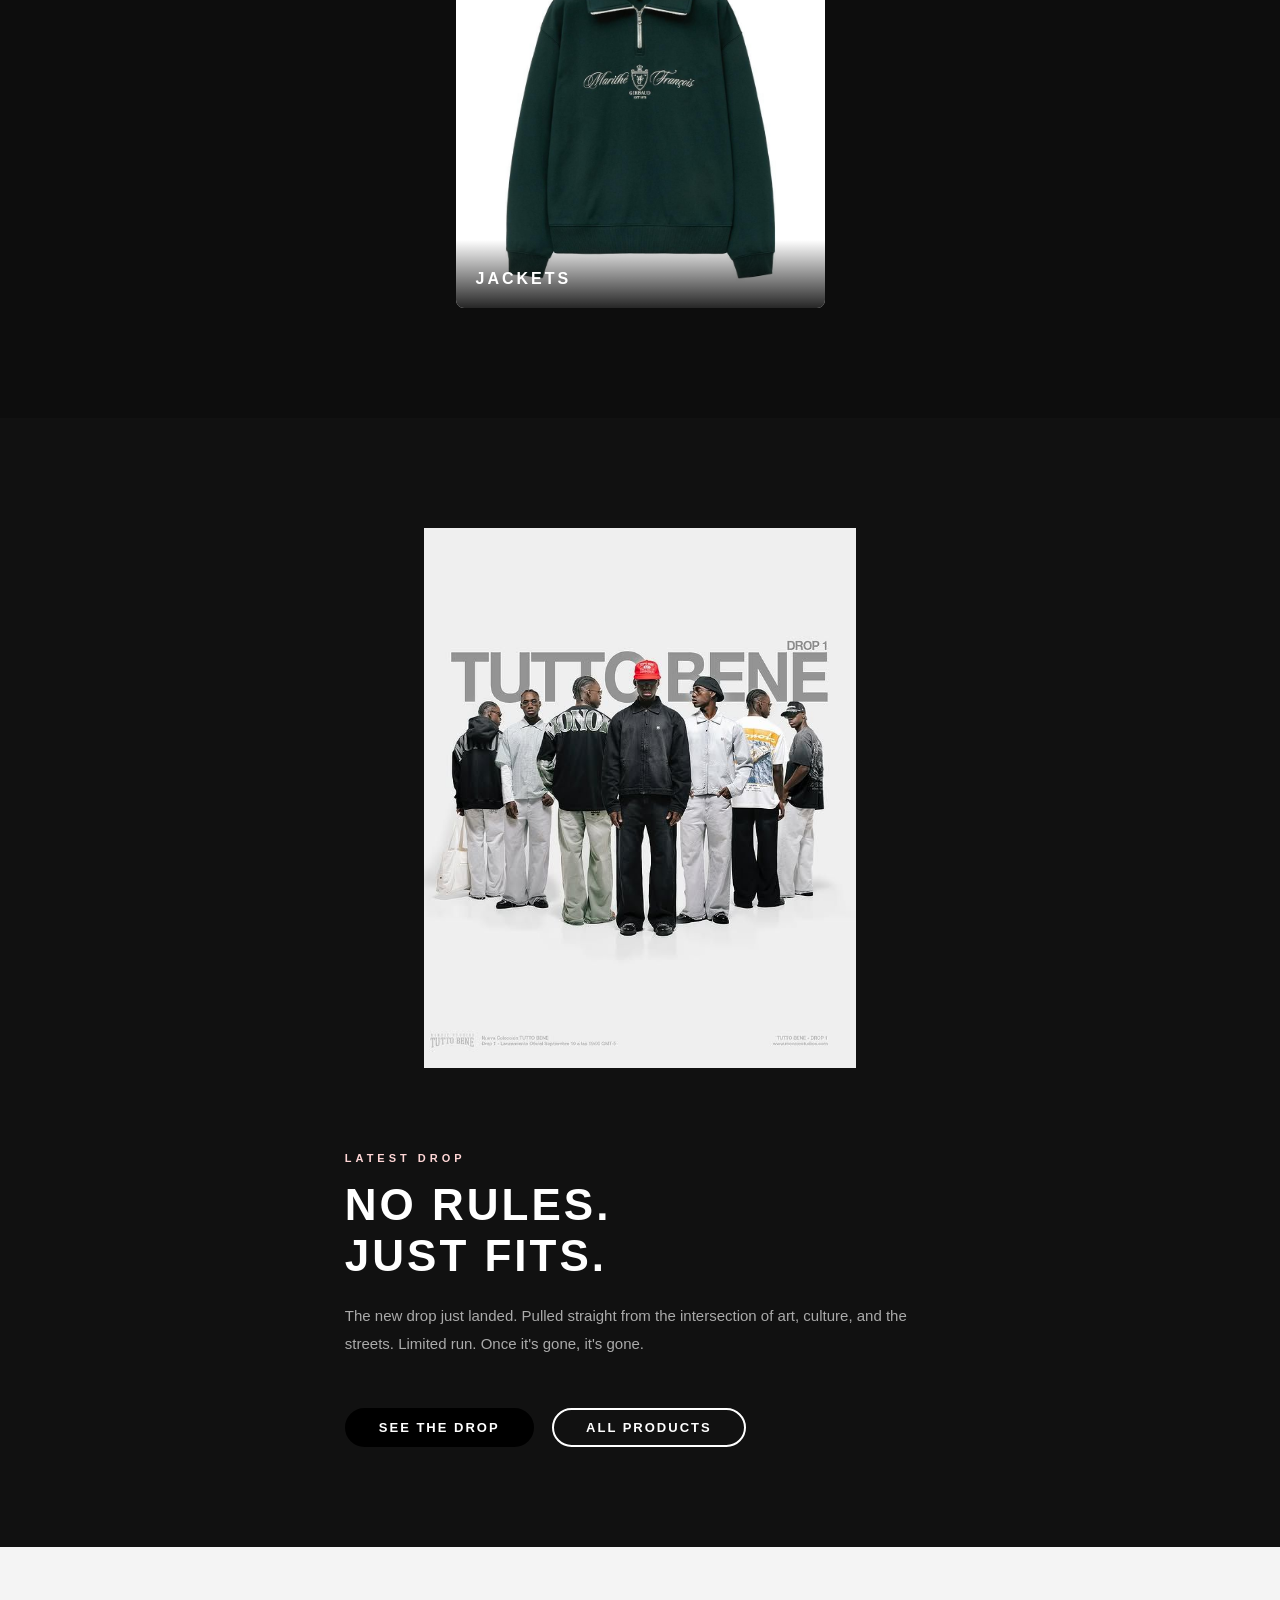
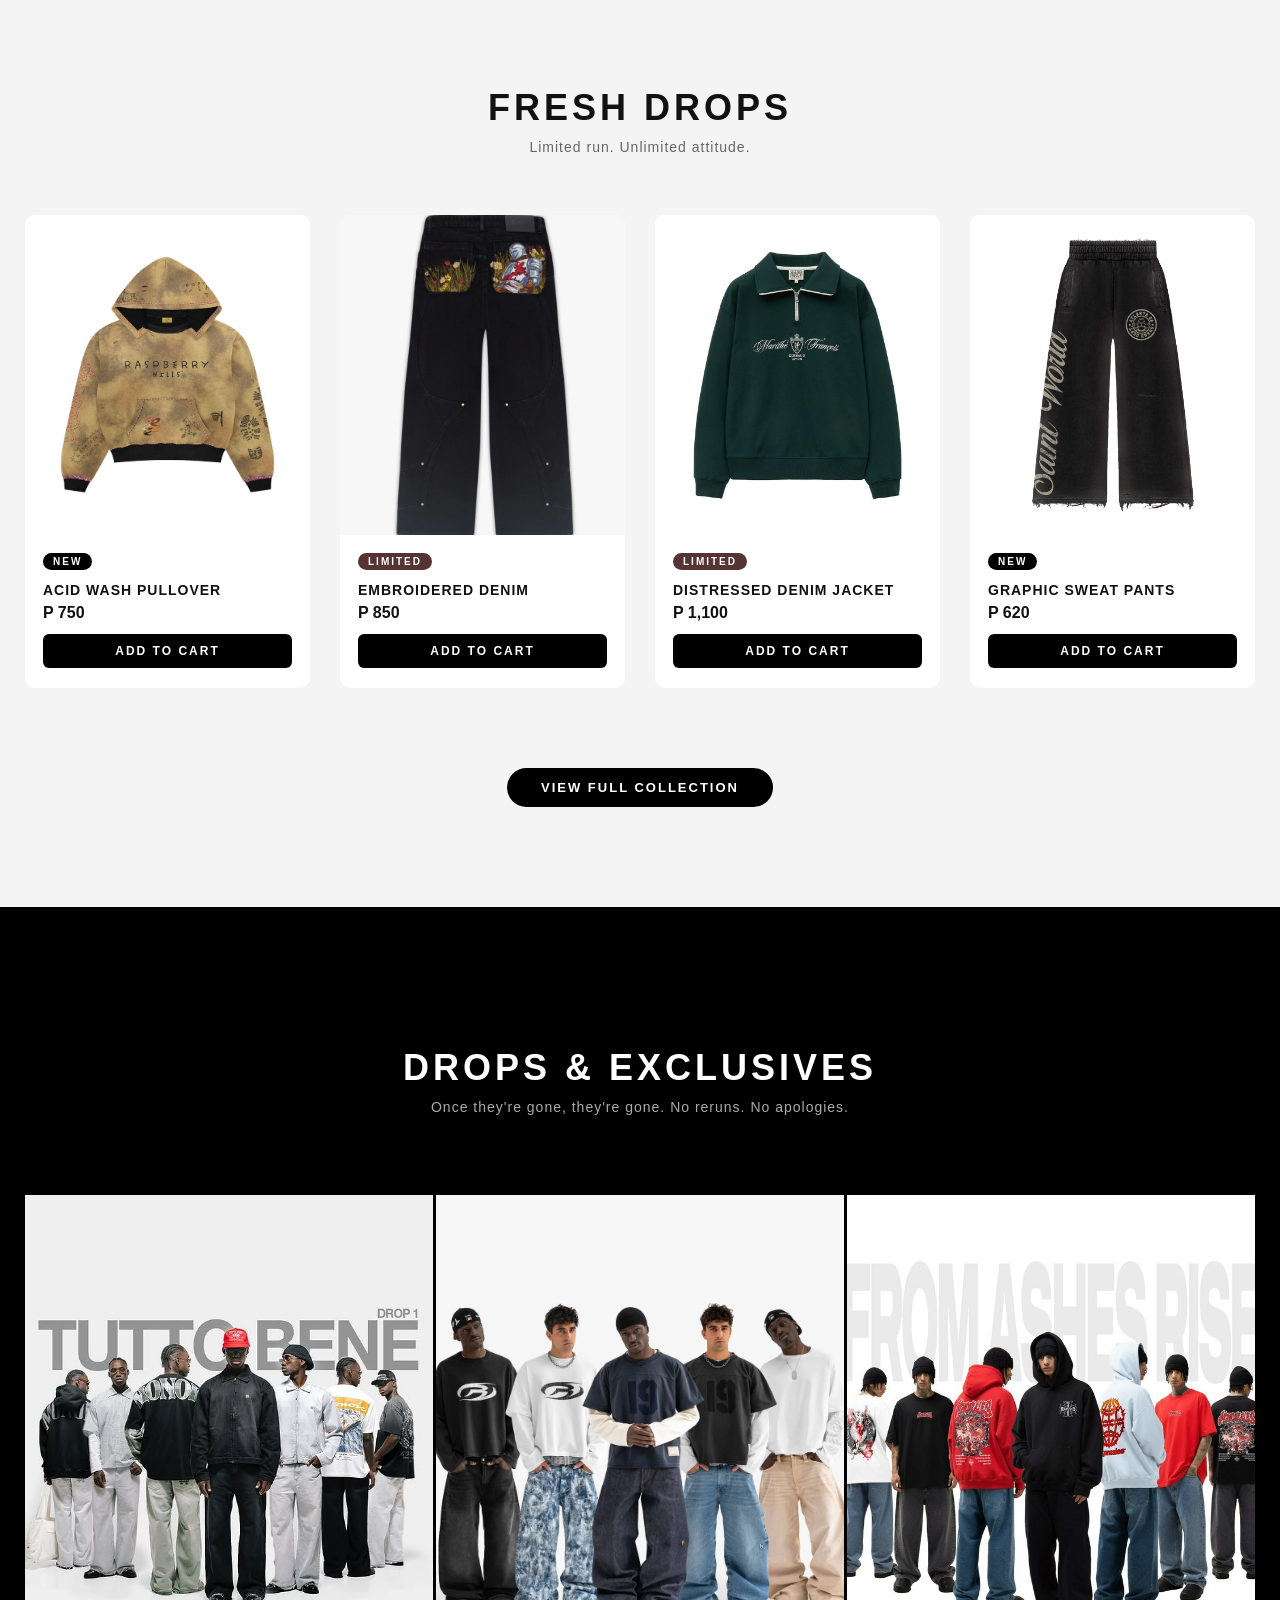
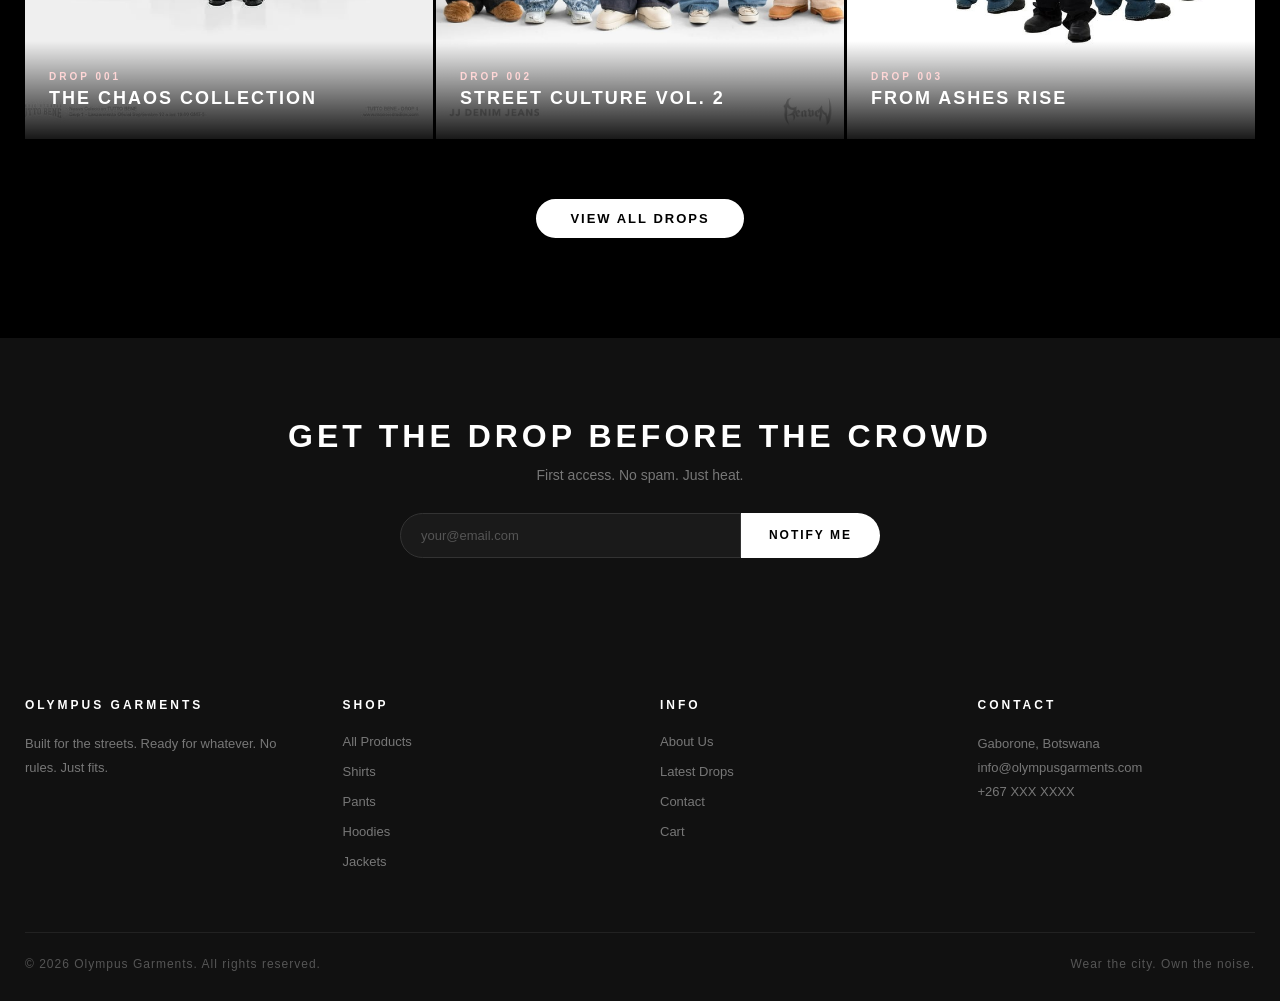
==== commit 48589eae: "Update index.html" ====
--- a/index.html
+++ b/index.html
@@ -6,6 +6,7 @@
     <meta name="viewport" content="width=device-width, initial-scale=1.0">
     <title>Olympus Garments</title>
     <link rel="stylesheet" href="style.css">
+     <script src="script.js"></script>
 </head>
 <body>
 
--- a/style.css
+++ b/style.css
@@ -0,0 +1,1215 @@
+@import url('https://fonts.googleapis.com/css2?family=Montserrat:wght@400;600;700;800;900&family=Poppins:wght@300;400;500;600&display=swap');
+
+* {
+    margin: 0;
+    padding: 0;
+    box-sizing: border-box;
+}
+
+body {
+    font-family: "Poppins", sans-serif;
+    background: #fff;
+    color: #111;
+}
+
+a {
+    text-decoration: none;
+    color: inherit;
+}
+
+/* ── NAVBAR ── */
+.navbar {
+    display: flex;
+    align-items: center;
+    padding: 20px 25px;
+    position: sticky;
+    top: 0;
+    z-index: 1000;
+    background: inherit;
+}
+
+.logo {
+    display: flex;
+    align-items: center;
+    gap: 15px;
+}
+
+.logo img {
+    width: 80px;
+    height: 80px;
+    object-fit: cover;
+}
+
+.brand-name {
+    font-family: "Montserrat", sans-serif;
+    font-size: 18px;
+    font-weight: 800;
+    letter-spacing: 4px;
+    color: #000;
+    text-transform: uppercase;
+}
+
+nav {
+    flex: 1;
+    text-align: right;
+}
+
+nav ul {
+    display: inline-block;
+    list-style: none;
+}
+
+nav ul li {
+    display: inline-block;
+    margin-right: 22px;
+}
+
+nav ul li a {
+    font-size: 13px;
+    font-weight: 500;
+    letter-spacing: 1px;
+    text-transform: uppercase;
+    color: inherit;
+    transition: opacity 0.2s;
+}
+
+nav ul li a:hover {
+    opacity: 0.5;
+}
+
+.cart-icon {
+    margin-left: 20px;
+    position: relative;
+    cursor: pointer;
+}
+
+.cart-icon img {
+    width: 24px;
+    height: 24px;
+}
+
+.cart-count {
+    position: absolute;
+    top: -6px;
+    right: -8px;
+    background: #000;
+    color: #fff;
+    font-size: 10px;
+    font-weight: 700;
+    width: 18px;
+    height: 18px;
+    border-radius: 50%;
+    display: flex;
+    align-items: center;
+    justify-content: center;
+}
+
+/* ── CONTAINERS ── */
+.container {
+    max-width: 1350px;
+    margin: auto;
+    padding: 0 25px;
+}
+
+.small-container {
+    max-width: 1080px;
+    margin: auto;
+    padding: 0 25px;
+}
+
+.row {
+    display: flex;
+    align-items: center;
+    flex-wrap: wrap;
+    justify-content: space-around;
+}
+
+/* ── BUTTON ── */
+.btn {
+    display: inline-block;
+    background: #000;
+    color: #fff;
+    padding: 10px 32px;
+    margin: 20px 0;
+    border-radius: 30px;
+    font-size: 13px;
+    font-weight: 600;
+    letter-spacing: 2px;
+    text-transform: uppercase;
+    transition: background 0.3s, transform 0.2s;
+    border: 2px solid #000;
+    cursor: pointer;
+}
+
+.btn:hover {
+    background: #563434;
+    border-color: #563434;
+    transform: translateY(-2px);
+}
+
+.btn-outline {
+    display: inline-block;
+    background: transparent;
+    color: #000;
+    padding: 10px 32px;
+    border-radius: 30px;
+    font-size: 13px;
+    font-weight: 600;
+    letter-spacing: 2px;
+    text-transform: uppercase;
+    border: 2px solid #000;
+    transition: all 0.3s;
+    cursor: pointer;
+}
+
+.btn-outline:hover {
+    background: #000;
+    color: #fff;
+}
+
+/* ── SECTION TITLES ── */
+.section-title {
+    text-align: center;
+    padding: 60px 0 40px;
+}
+
+.section-title h2 {
+    font-family: "Montserrat", sans-serif;
+    font-size: 36px;
+    font-weight: 900;
+    letter-spacing: 4px;
+    text-transform: uppercase;
+}
+
+.section-title p {
+    font-size: 14px;
+    color: #666;
+    margin-top: 10px;
+    letter-spacing: 1px;
+}
+
+.section-title.light h2 {
+    color: #fff;
+}
+
+.section-title.light p {
+    color: #aaa;
+}
+
+/* ── HEADER (HOME) ── */
+.header {
+    background: radial-gradient(#fff, #ffd6d6);
+}
+
+.header .navbar {
+    background: transparent;
+}
+
+.header .row {
+    margin-top: 40px;
+    padding-bottom: 60px;
+}
+
+.col-2 {
+    flex-basis: 48%;
+    min-width: 300px;
+}
+
+.col-2 img {
+    max-width: 100%;
+    padding: 30px 0;
+    max-height: 700px;
+    object-fit: cover;
+}
+
+.col-2 h1 {
+    font-family: "Montserrat", sans-serif;
+    font-size: 54px;
+    font-weight: 900;
+    line-height: 62px;
+    margin: 20px 0;
+    letter-spacing: 2px;
+}
+
+.col-2 p {
+    font-size: 15px;
+    line-height: 28px;
+    color: #444;
+}
+
+/* ── CATEGORIES ── */
+.categories {
+    background: #0d0d0d;
+    padding: 60px 0;
+}
+
+.col-3 {
+    flex-basis: 30%;
+    min-width: 250px;
+    margin-bottom: 30px;
+    position: relative;
+    overflow: hidden;
+    border-radius: 8px;
+    cursor: pointer;
+}
+
+.col-3 img {
+    width: 100%;
+    height: 380px;
+    object-fit: cover;
+    display: block;
+    transition: transform 0.4s ease;
+}
+
+.col-3:hover img {
+    transform: scale(1.05);
+}
+
+.col-3 .cat-label {
+    position: absolute;
+    bottom: 0;
+    left: 0;
+    right: 0;
+    background: linear-gradient(transparent, rgba(0,0,0,0.85));
+    color: #fff;
+    padding: 30px 20px 20px;
+    font-family: "Montserrat", sans-serif;
+    font-size: 16px;
+    font-weight: 700;
+    letter-spacing: 3px;
+    text-transform: uppercase;
+}
+
+/* ── PRODUCTS GRID ── */
+.products-section {
+    padding: 60px 0;
+    background: #f4f4f4;
+}
+
+.product-grid {
+    display: grid;
+    grid-template-columns: repeat(auto-fill, minmax(260px, 1fr));
+    gap: 30px;
+    padding: 20px 0;
+}
+
+.product-card {
+    background: #fff;
+    border-radius: 10px;
+    overflow: hidden;
+    transition: transform 0.3s, box-shadow 0.3s;
+    cursor: pointer;
+}
+
+.product-card:hover {
+    transform: translateY(-6px);
+    box-shadow: 0 20px 40px rgba(0,0,0,0.12);
+}
+
+.product-card img {
+    width: 100%;
+    height: 320px;
+    object-fit: cover;
+    display: block;
+}
+
+.product-info {
+    padding: 16px 18px 20px;
+}
+
+.product-info h4 {
+    font-family: "Montserrat", sans-serif;
+    font-size: 14px;
+    font-weight: 700;
+    letter-spacing: 1px;
+    text-transform: uppercase;
+    margin-bottom: 6px;
+}
+
+.product-info .price {
+    font-size: 16px;
+    font-weight: 600;
+    color: #111;
+    margin-bottom: 12px;
+}
+
+.product-info .tag {
+    display: inline-block;
+    font-size: 10px;
+    font-weight: 700;
+    letter-spacing: 2px;
+    text-transform: uppercase;
+    padding: 3px 10px;
+    border-radius: 20px;
+    margin-bottom: 12px;
+}
+
+.tag-new { background: #000; color: #fff; }
+.tag-limited { background: #563434; color: #fff; }
+.tag-sale { background: #e8e8e8; color: #333; }
+
+.add-to-cart {
+    width: 100%;
+    padding: 10px;
+    background: #000;
+    color: #fff;
+    border: none;
+    border-radius: 6px;
+    font-family: "Montserrat", sans-serif;
+    font-size: 12px;
+    font-weight: 700;
+    letter-spacing: 2px;
+    text-transform: uppercase;
+    cursor: pointer;
+    transition: background 0.3s;
+}
+
+.add-to-cart:hover {
+    background: #563434;
+}
+
+/* ── FILTER BAR ── */
+.filter-bar {
+    display: flex;
+    gap: 12px;
+    flex-wrap: wrap;
+    margin-bottom: 30px;
+    align-items: center;
+}
+
+.filter-btn {
+    padding: 8px 22px;
+    border: 1.5px solid #000;
+    background: transparent;
+    border-radius: 30px;
+    font-family: "Montserrat", sans-serif;
+    font-size: 11px;
+    font-weight: 700;
+    letter-spacing: 2px;
+    text-transform: uppercase;
+    cursor: pointer;
+    transition: all 0.2s;
+}
+
+.filter-btn:hover,
+.filter-btn.active {
+    background: #000;
+    color: #fff;
+}
+
+/* ── ABOUT ── */
+.about-hero {
+    background: #111;
+    color: #fff;
+    padding: 100px 0 80px;
+    text-align: center;
+}
+
+.about-hero h1 {
+    font-family: "Montserrat", sans-serif;
+    font-size: 64px;
+    font-weight: 900;
+    letter-spacing: 6px;
+    text-transform: uppercase;
+    line-height: 1.1;
+}
+
+.about-hero p {
+    font-size: 16px;
+    color: #aaa;
+    max-width: 600px;
+    margin: 20px auto 0;
+    line-height: 28px;
+}
+
+.about-blocks {
+    display: grid;
+    grid-template-columns: repeat(auto-fit, minmax(300px, 1fr));
+    gap: 0;
+}
+
+.about-block {
+    padding: 70px 50px;
+}
+
+.about-block:nth-child(odd) {
+    background: #f4f4f4;
+}
+
+.about-block:nth-child(even) {
+    background: #1c1c1c;
+    color: #fff;
+}
+
+.about-block h3 {
+    font-family: "Montserrat", sans-serif;
+    font-size: 22px;
+    font-weight: 900;
+    letter-spacing: 3px;
+    text-transform: uppercase;
+    margin-bottom: 20px;
+}
+
+.about-block p {
+    font-size: 15px;
+    line-height: 28px;
+    color: inherit;
+    opacity: 0.8;
+}
+
+.about-block:nth-child(even) p {
+    color: #ccc;
+    opacity: 1;
+}
+
+.values-section {
+    background: #0d0d0d;
+    padding: 80px 0;
+    text-align: center;
+}
+
+.values-grid {
+    display: grid;
+    grid-template-columns: repeat(auto-fit, minmax(200px, 1fr));
+    gap: 40px;
+    margin-top: 50px;
+}
+
+.value-item h4 {
+    font-family: "Montserrat", sans-serif;
+    font-size: 13px;
+    font-weight: 800;
+    letter-spacing: 3px;
+    text-transform: uppercase;
+    color: #fff;
+    margin-bottom: 12px;
+}
+
+.value-item p {
+    font-size: 13px;
+    color: #888;
+    line-height: 22px;
+}
+
+.value-num {
+    font-family: "Montserrat", sans-serif;
+    font-size: 48px;
+    font-weight: 900;
+    color: #222;
+    display: block;
+    margin-bottom: 10px;
+}
+
+/* ── INTRO / DROPS ── */
+.intro-hero {
+    background: #000;
+    color: #fff;
+    padding: 100px 0 60px;
+    text-align: center;
+}
+
+.intro-hero h1 {
+    font-family: "Montserrat", sans-serif;
+    font-size: 56px;
+    font-weight: 900;
+    letter-spacing: 6px;
+    text-transform: uppercase;
+}
+
+.intro-hero p {
+    font-size: 14px;
+    color: #777;
+    letter-spacing: 3px;
+    margin-top: 12px;
+    text-transform: uppercase;
+}
+
+.drops-grid {
+    display: grid;
+    grid-template-columns: repeat(auto-fill, minmax(340px, 1fr));
+    gap: 2px;
+    background: #000;
+}
+
+.drop-card {
+    position: relative;
+    overflow: hidden;
+    cursor: pointer;
+    aspect-ratio: 3/4;
+    background: #1a1a1a;
+}
+
+.drop-card img {
+    width: 100%;
+    height: 100%;
+    object-fit: cover;
+    display: block;
+    transition: transform 0.6s ease;
+    filter: grayscale(20%);
+}
+
+.drop-card:hover img {
+    transform: scale(1.08);
+    filter: grayscale(0%);
+}
+
+.drop-overlay {
+    position: absolute;
+    bottom: 0;
+    left: 0;
+    right: 0;
+    padding: 40px 30px 30px;
+    background: linear-gradient(transparent, rgba(0,0,0,0.9));
+    color: #fff;
+    transform: translateY(20px);
+    opacity: 0;
+    transition: all 0.4s ease;
+}
+
+.drop-card:hover .drop-overlay {
+    transform: translateY(0);
+    opacity: 1;
+}
+
+.drop-tag {
+    font-size: 10px;
+    font-weight: 800;
+    letter-spacing: 3px;
+    text-transform: uppercase;
+    color: #ffd6d6;
+    display: block;
+    margin-bottom: 8px;
+}
+
+.drop-overlay h3 {
+    font-family: "Montserrat", sans-serif;
+    font-size: 22px;
+    font-weight: 900;
+    letter-spacing: 2px;
+    text-transform: uppercase;
+    margin-bottom: 8px;
+}
+
+.drop-overlay p {
+    font-size: 13px;
+    color: #aaa;
+    line-height: 20px;
+}
+
+.drop-static {
+    padding: 30px;
+    background: #111;
+    color: #fff;
+}
+
+.drop-static .drop-tag {
+    display: block;
+    margin-bottom: 8px;
+}
+
+.drop-static h3 {
+    font-family: "Montserrat", sans-serif;
+    font-size: 18px;
+    font-weight: 900;
+    letter-spacing: 2px;
+    text-transform: uppercase;
+    margin-bottom: 8px;
+}
+
+.drop-static p {
+    font-size: 13px;
+    color: #888;
+}
+
+.notify-section {
+    background: #111;
+    padding: 80px 0;
+    text-align: center;
+    color: #fff;
+}
+
+.notify-section h2 {
+    font-family: "Montserrat", sans-serif;
+    font-size: 32px;
+    font-weight: 900;
+    letter-spacing: 4px;
+    text-transform: uppercase;
+    margin-bottom: 12px;
+}
+
+.notify-section p {
+    color: #777;
+    font-size: 14px;
+    margin-bottom: 30px;
+}
+
+.notify-form {
+    display: flex;
+    justify-content: center;
+    gap: 0;
+    max-width: 480px;
+    margin: 0 auto;
+}
+
+.notify-form input {
+    flex: 1;
+    padding: 14px 20px;
+    border: 1.5px solid #333;
+    background: #1a1a1a;
+    color: #fff;
+    font-family: "Poppins", sans-serif;
+    font-size: 13px;
+    border-radius: 30px 0 0 30px;
+    outline: none;
+}
+
+.notify-form input::placeholder { color: #555; }
+
+.notify-form button {
+    padding: 14px 28px;
+    background: #fff;
+    color: #000;
+    border: none;
+    font-family: "Montserrat", sans-serif;
+    font-size: 12px;
+    font-weight: 800;
+    letter-spacing: 2px;
+    text-transform: uppercase;
+    border-radius: 0 30px 30px 0;
+    cursor: pointer;
+    transition: background 0.3s;
+}
+
+.notify-form button:hover { background: #ffd6d6; }
+
+/* ── CONTACT ── */
+.contact-hero {
+    background: radial-gradient(#fff, #ffd6d6);
+    padding: 100px 0 60px;
+    text-align: center;
+}
+
+.contact-hero h1 {
+    font-family: "Montserrat", sans-serif;
+    font-size: 56px;
+    font-weight: 900;
+    letter-spacing: 6px;
+    text-transform: uppercase;
+}
+
+.contact-hero p {
+    font-size: 15px;
+    color: #666;
+    max-width: 500px;
+    margin: 16px auto 0;
+    line-height: 26px;
+}
+
+.contact-section {
+    padding: 80px 0;
+    background: #fff;
+}
+
+.contact-grid {
+    display: grid;
+    grid-template-columns: 1fr 1.4fr;
+    gap: 80px;
+    align-items: start;
+}
+
+.contact-info h3 {
+    font-family: "Montserrat", sans-serif;
+    font-size: 18px;
+    font-weight: 900;
+    letter-spacing: 3px;
+    text-transform: uppercase;
+    margin-bottom: 30px;
+}
+
+.contact-detail {
+    margin-bottom: 28px;
+}
+
+.contact-detail span {
+    display: block;
+    font-size: 11px;
+    font-weight: 700;
+    letter-spacing: 2px;
+    text-transform: uppercase;
+    color: #999;
+    margin-bottom: 6px;
+}
+
+.contact-detail p {
+    font-size: 15px;
+    color: #111;
+    line-height: 24px;
+}
+
+.contact-form label {
+    display: block;
+    font-size: 11px;
+    font-weight: 700;
+    letter-spacing: 2px;
+    text-transform: uppercase;
+    color: #999;
+    margin-bottom: 8px;
+}
+
+.contact-form input,
+.contact-form select,
+.contact-form textarea {
+    width: 100%;
+    padding: 14px 18px;
+    border: 1.5px solid #e0e0e0;
+    border-radius: 8px;
+    font-family: "Poppins", sans-serif;
+    font-size: 14px;
+    color: #111;
+    background: #fafafa;
+    margin-bottom: 22px;
+    outline: none;
+    transition: border-color 0.2s;
+}
+
+.contact-form input:focus,
+.contact-form select:focus,
+.contact-form textarea:focus {
+    border-color: #000;
+    background: #fff;
+}
+
+.contact-form textarea {
+    height: 140px;
+    resize: vertical;
+}
+
+.form-row {
+    display: grid;
+    grid-template-columns: 1fr 1fr;
+    gap: 16px;
+}
+
+/* ── CART ── */
+.cart-section {
+    padding: 60px 0 100px;
+    background: #f9f9f9;
+    min-height: 80vh;
+}
+
+.cart-grid {
+    display: grid;
+    grid-template-columns: 1.6fr 1fr;
+    gap: 50px;
+    align-items: start;
+}
+
+.cart-items h2 {
+    font-family: "Montserrat", sans-serif;
+    font-size: 22px;
+    font-weight: 900;
+    letter-spacing: 3px;
+    text-transform: uppercase;
+    margin-bottom: 30px;
+    padding-bottom: 16px;
+    border-bottom: 1.5px solid #e0e0e0;
+}
+
+.cart-item {
+    display: flex;
+    gap: 20px;
+    padding: 20px 0;
+    border-bottom: 1px solid #eee;
+    align-items: flex-start;
+}
+
+.cart-item img {
+    width: 100px;
+    height: 120px;
+    object-fit: cover;
+    border-radius: 6px;
+    background: #e8e8e8;
+}
+
+.cart-item-info {
+    flex: 1;
+}
+
+.cart-item-info h4 {
+    font-family: "Montserrat", sans-serif;
+    font-size: 14px;
+    font-weight: 700;
+    letter-spacing: 1px;
+    text-transform: uppercase;
+    margin-bottom: 6px;
+}
+
+.cart-item-info .item-meta {
+    font-size: 12px;
+    color: #999;
+    margin-bottom: 12px;
+    letter-spacing: 1px;
+}
+
+.qty-control {
+    display: flex;
+    align-items: center;
+    gap: 12px;
+}
+
+.qty-btn {
+    width: 28px;
+    height: 28px;
+    border: 1.5px solid #ccc;
+    background: #fff;
+    border-radius: 50%;
+    font-size: 16px;
+    cursor: pointer;
+    display: flex;
+    align-items: center;
+    justify-content: center;
+    transition: all 0.2s;
+}
+
+.qty-btn:hover { border-color: #000; }
+
+.qty-num {
+    font-size: 15px;
+    font-weight: 600;
+    min-width: 20px;
+    text-align: center;
+}
+
+.remove-btn {
+    background: none;
+    border: none;
+    font-size: 12px;
+    color: #999;
+    cursor: pointer;
+    letter-spacing: 1px;
+    text-transform: uppercase;
+    font-family: "Montserrat", sans-serif;
+    font-weight: 700;
+    margin-top: 10px;
+    display: block;
+    transition: color 0.2s;
+}
+
+.remove-btn:hover { color: #c00; }
+
+.cart-item-price {
+    font-family: "Montserrat", sans-serif;
+    font-size: 16px;
+    font-weight: 700;
+}
+
+.order-summary {
+    background: #fff;
+    border-radius: 12px;
+    padding: 30px;
+    position: sticky;
+    top: 100px;
+    border: 1px solid #e8e8e8;
+}
+
+.order-summary h3 {
+    font-family: "Montserrat", sans-serif;
+    font-size: 16px;
+    font-weight: 900;
+    letter-spacing: 3px;
+    text-transform: uppercase;
+    margin-bottom: 24px;
+    padding-bottom: 14px;
+    border-bottom: 1.5px solid #eee;
+}
+
+.summary-line {
+    display: flex;
+    justify-content: space-between;
+    font-size: 14px;
+    margin-bottom: 14px;
+    color: #555;
+}
+
+.summary-line.total {
+    font-family: "Montserrat", sans-serif;
+    font-size: 18px;
+    font-weight: 900;
+    color: #000;
+    border-top: 1.5px solid #eee;
+    padding-top: 16px;
+    margin-top: 8px;
+}
+
+.promo-input {
+    display: flex;
+    gap: 0;
+    margin: 20px 0;
+}
+
+.promo-input input {
+    flex: 1;
+    padding: 11px 16px;
+    border: 1.5px solid #ddd;
+    border-right: none;
+    border-radius: 6px 0 0 6px;
+    font-family: "Poppins", sans-serif;
+    font-size: 13px;
+    outline: none;
+}
+
+.promo-input button {
+    padding: 11px 18px;
+    background: #000;
+    color: #fff;
+    border: none;
+    border-radius: 0 6px 6px 0;
+    font-family: "Montserrat", sans-serif;
+    font-size: 11px;
+    font-weight: 700;
+    letter-spacing: 1px;
+    cursor: pointer;
+}
+
+.checkout-btn {
+    width: 100%;
+    padding: 16px;
+    background: #000;
+    color: #fff;
+    border: none;
+    border-radius: 8px;
+    font-family: "Montserrat", sans-serif;
+    font-size: 13px;
+    font-weight: 800;
+    letter-spacing: 3px;
+    text-transform: uppercase;
+    cursor: pointer;
+    transition: background 0.3s;
+    margin-bottom: 14px;
+}
+
+.checkout-btn:hover { background: #563434; }
+
+.continue-btn {
+    width: 100%;
+    padding: 14px;
+    background: transparent;
+    color: #000;
+    border: 1.5px solid #000;
+    border-radius: 8px;
+    font-family: "Montserrat", sans-serif;
+    font-size: 12px;
+    font-weight: 700;
+    letter-spacing: 2px;
+    text-transform: uppercase;
+    cursor: pointer;
+    transition: all 0.3s;
+    display: block;
+    text-align: center;
+}
+
+.continue-btn:hover {
+    background: #000;
+    color: #fff;
+}
+
+.empty-cart {
+    text-align: center;
+    padding: 80px 20px;
+}
+
+.empty-cart h3 {
+    font-family: "Montserrat", sans-serif;
+    font-size: 22px;
+    font-weight: 900;
+    letter-spacing: 3px;
+    text-transform: uppercase;
+    margin-bottom: 16px;
+}
+
+.empty-cart p {
+    color: #999;
+    margin-bottom: 30px;
+}
+
+/* ── CHECKOUT ── */
+.checkout-section {
+    padding: 60px 0 100px;
+    background: #f9f9f9;
+}
+
+.checkout-grid {
+    display: grid;
+    grid-template-columns: 1.4fr 1fr;
+    gap: 50px;
+    align-items: start;
+}
+
+.checkout-form-block {
+    background: #fff;
+    border-radius: 12px;
+    padding: 36px;
+    border: 1px solid #e8e8e8;
+}
+
+.checkout-form-block h3 {
+    font-family: "Montserrat", sans-serif;
+    font-size: 16px;
+    font-weight: 900;
+    letter-spacing: 3px;
+    text-transform: uppercase;
+    margin-bottom: 24px;
+    padding-bottom: 14px;
+    border-bottom: 1.5px solid #eee;
+}
+
+.checkout-form-block label {
+    display: block;
+    font-size: 11px;
+    font-weight: 700;
+    letter-spacing: 2px;
+    text-transform: uppercase;
+    color: #999;
+    margin-bottom: 7px;
+}
+
+.checkout-form-block input,
+.checkout-form-block select {
+    width: 100%;
+    padding: 13px 16px;
+    border: 1.5px solid #e0e0e0;
+    border-radius: 8px;
+    font-family: "Poppins", sans-serif;
+    font-size: 14px;
+    background: #fafafa;
+    margin-bottom: 18px;
+    outline: none;
+    transition: border-color 0.2s;
+}
+
+.checkout-form-block input:focus,
+.checkout-form-block select:focus {
+    border-color: #000;
+    background: #fff;
+}
+
+.payment-icons {
+    display: flex;
+    gap: 10px;
+    margin-bottom: 20px;
+}
+
+.pay-icon {
+    padding: 6px 14px;
+    border: 1.5px solid #ddd;
+    border-radius: 6px;
+    font-size: 12px;
+    font-weight: 700;
+    color: #555;
+    letter-spacing: 1px;
+}
+
+/* ── PAGE HEADER (generic) ── */
+.page-hero {
+    background: radial-gradient(#fff, #ffd6d6);
+    padding: 80px 0 50px;
+    text-align: center;
+}
+
+.page-hero h1 {
+    font-family: "Montserrat", sans-serif;
+    font-size: 52px;
+    font-weight: 900;
+    letter-spacing: 6px;
+    text-transform: uppercase;
+}
+
+.page-hero p {
+    font-size: 14px;
+    color: #888;
+    letter-spacing: 2px;
+    margin-top: 10px;
+    text-transform: uppercase;
+}
+
+/* ── FOOTER ── */
+footer {
+    background: #111;
+    color: #fff;
+    padding: 60px 0 30px;
+}
+
+.footer-grid {
+    display: grid;
+    grid-template-columns: repeat(auto-fit, minmax(180px, 1fr));
+    gap: 40px;
+    margin-bottom: 50px;
+}
+
+.footer-col h4 {
+    font-family: "Montserrat", sans-serif;
+    font-size: 12px;
+    font-weight: 800;
+    letter-spacing: 3px;
+    text-transform: uppercase;
+    margin-bottom: 20px;
+    color: #fff;
+}
+
+.footer-col ul {
+    list-style: none;
+}
+
+.footer-col ul li {
+    margin-bottom: 12px;
+}
+
+.footer-col ul li a {
+    font-size: 13px;
+    color: #777;
+    transition: color 0.2s;
+}
+
+.footer-col ul li a:hover { color: #fff; }
+
+.footer-col p {
+    font-size: 13px;
+    color: #777;
+    line-height: 24px;
+}
+
+.footer-bottom {
+    border-top: 1px solid #222;
+    padding-top: 24px;
+    display: flex;
+    justify-content: space-between;
+    align-items: center;
+    flex-wrap: wrap;
+    gap: 12px;
+}
+
+.footer-bottom p {
+    font-size: 12px;
+    color: #555;
+    letter-spacing: 1px;
+}
+
+/* ── RESPONSIVE ── */
+@media (max-width: 768px) {
+    .contact-grid,
+    .cart-grid,
+    .checkout-grid {
+        grid-template-columns: 1fr;
+    }
+
+    .col-2 h1 { font-size: 36px; line-height: 44px; }
+    .about-hero h1 { font-size: 40px; }
+    .intro-hero h1 { font-size: 36px; }
+
+    nav ul li { margin-right: 12px; }
+    nav ul li a { font-size: 11px; }
+
+    .form-row { grid-template-columns: 1fr; }
+
+    .drops-grid { grid-template-columns: 1fr; }
+}
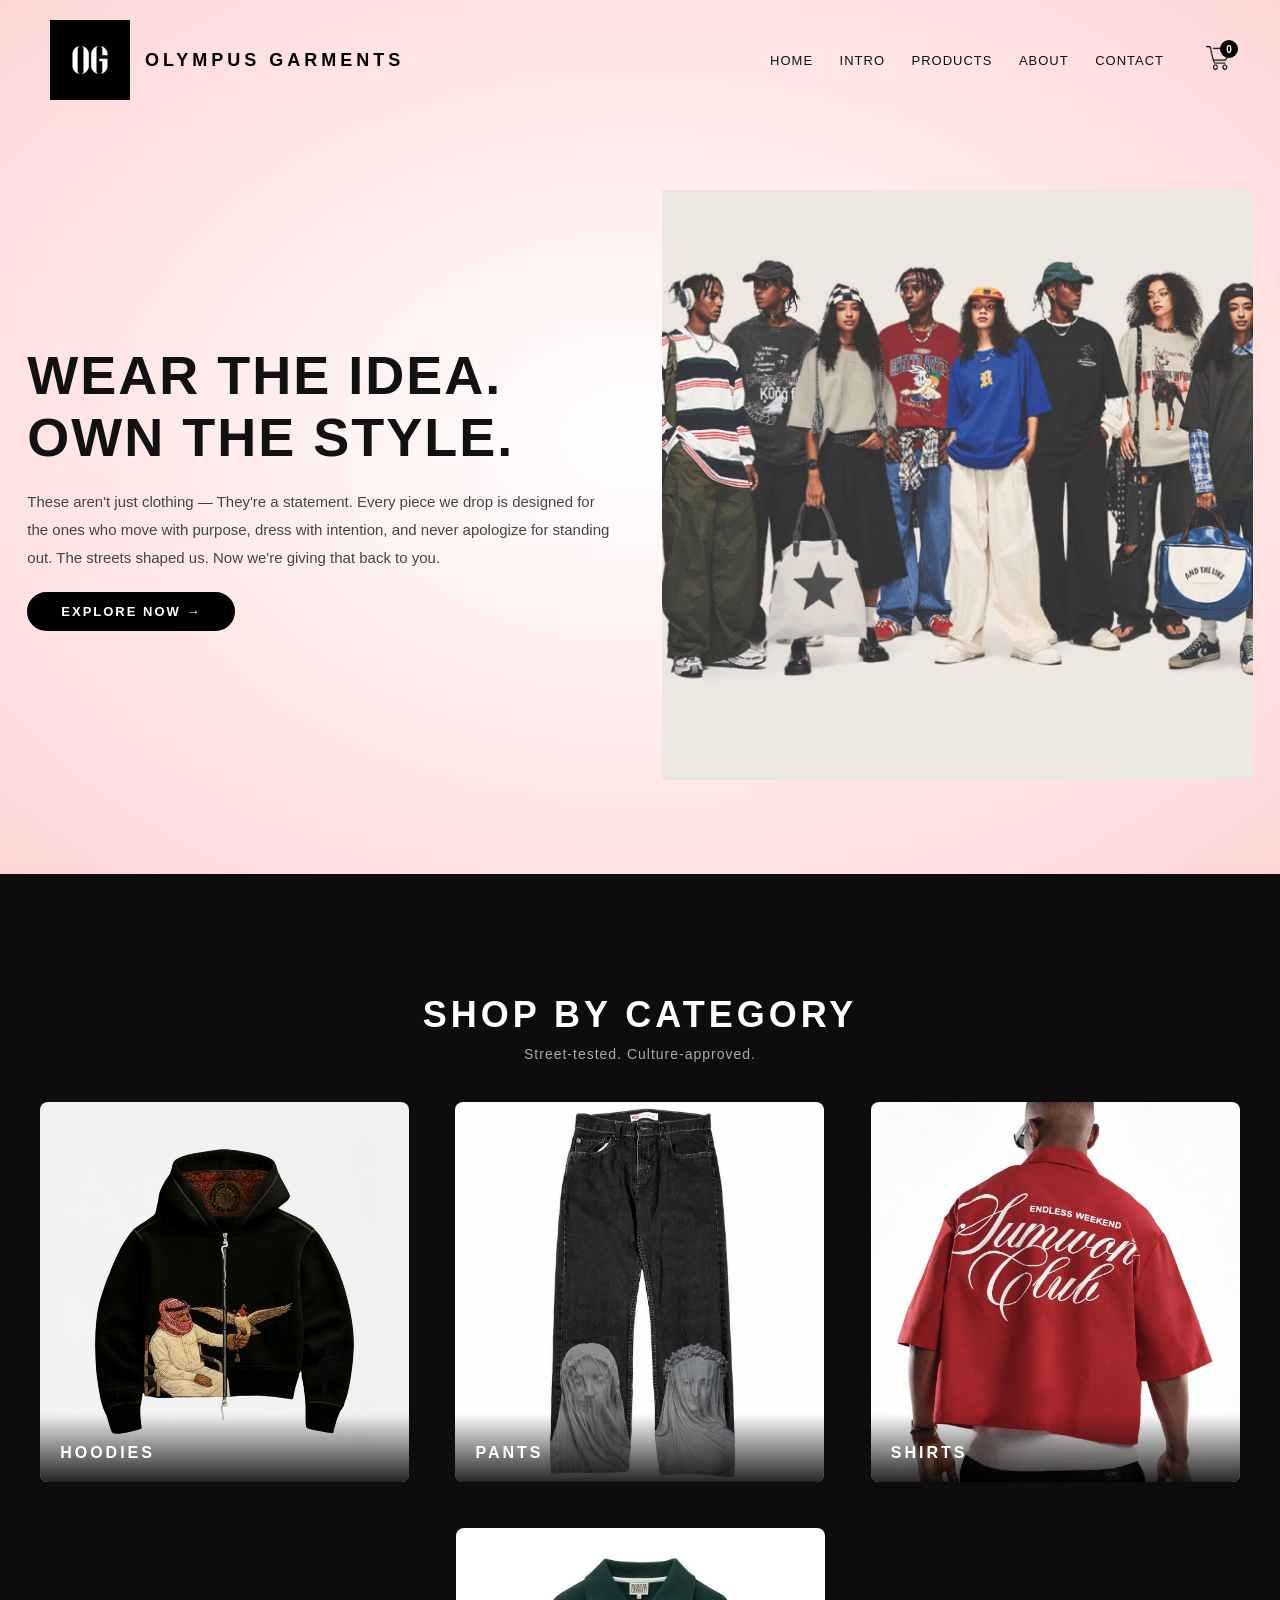
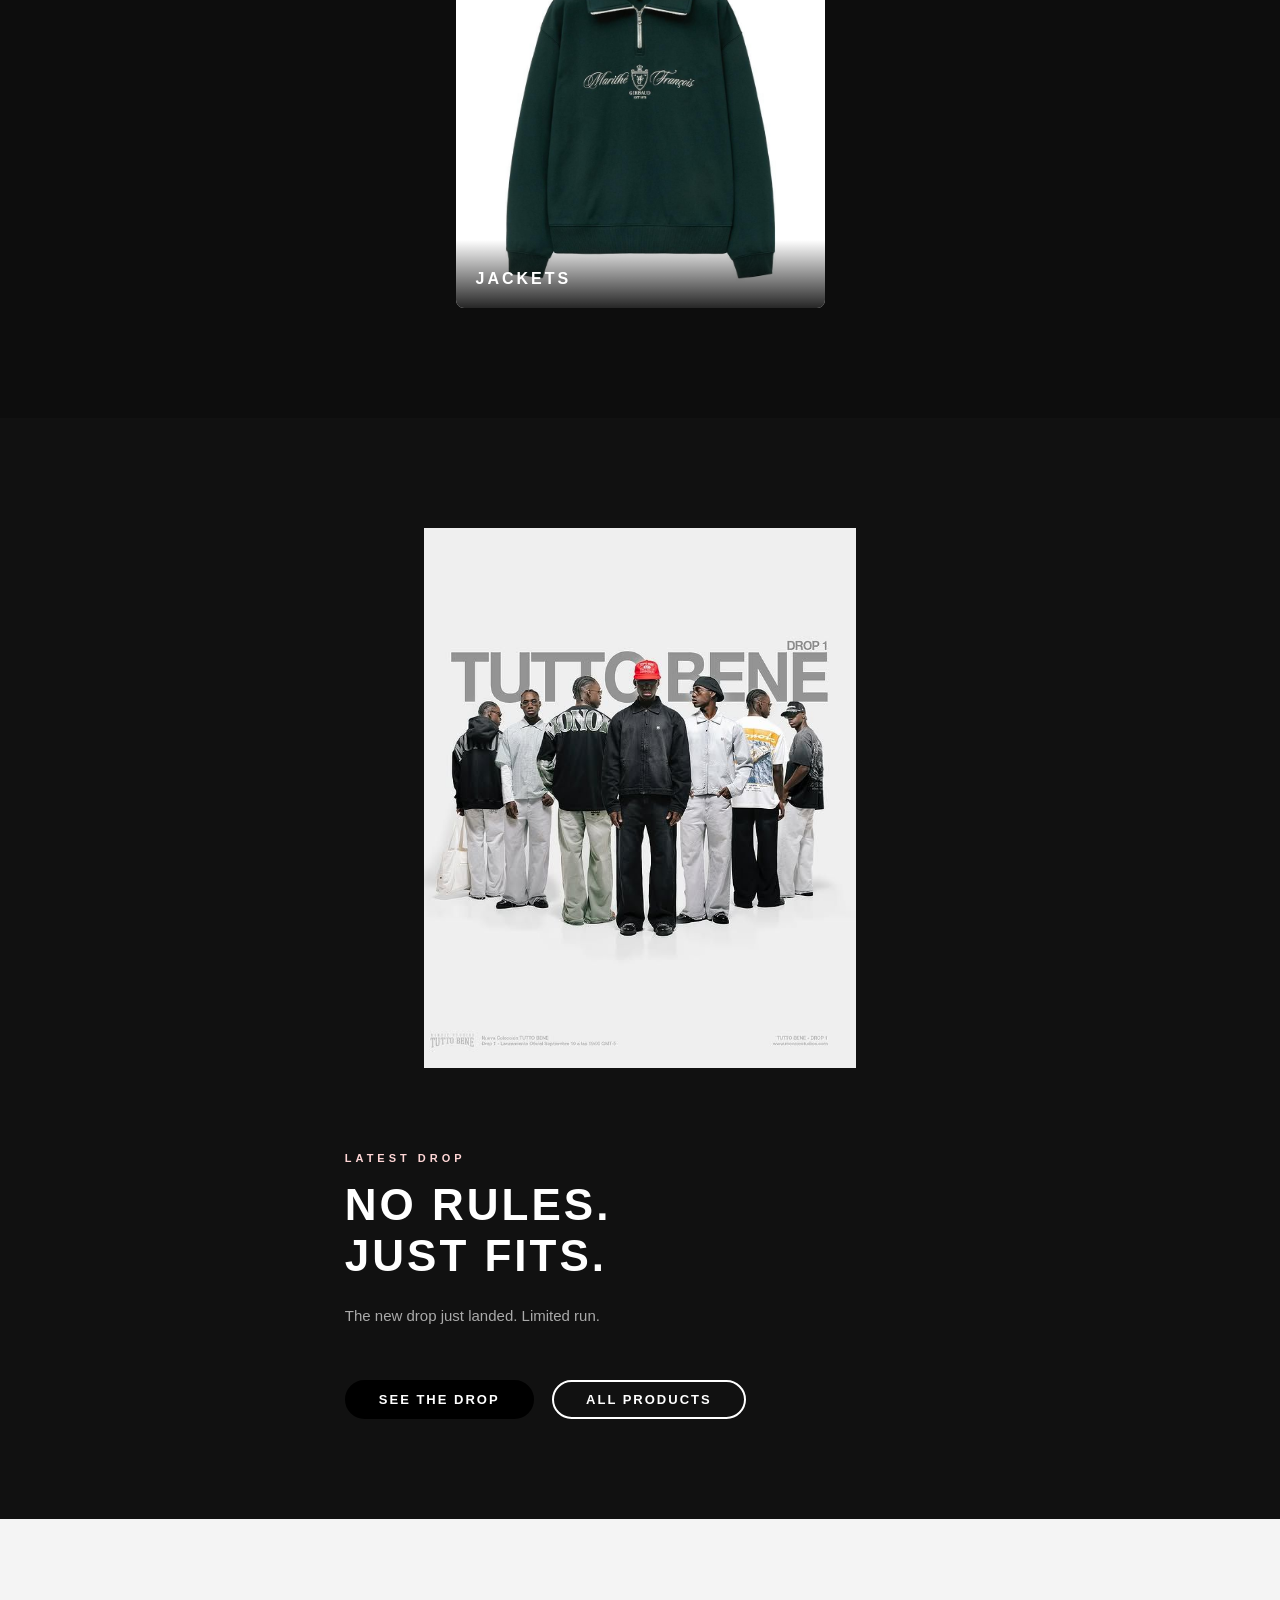
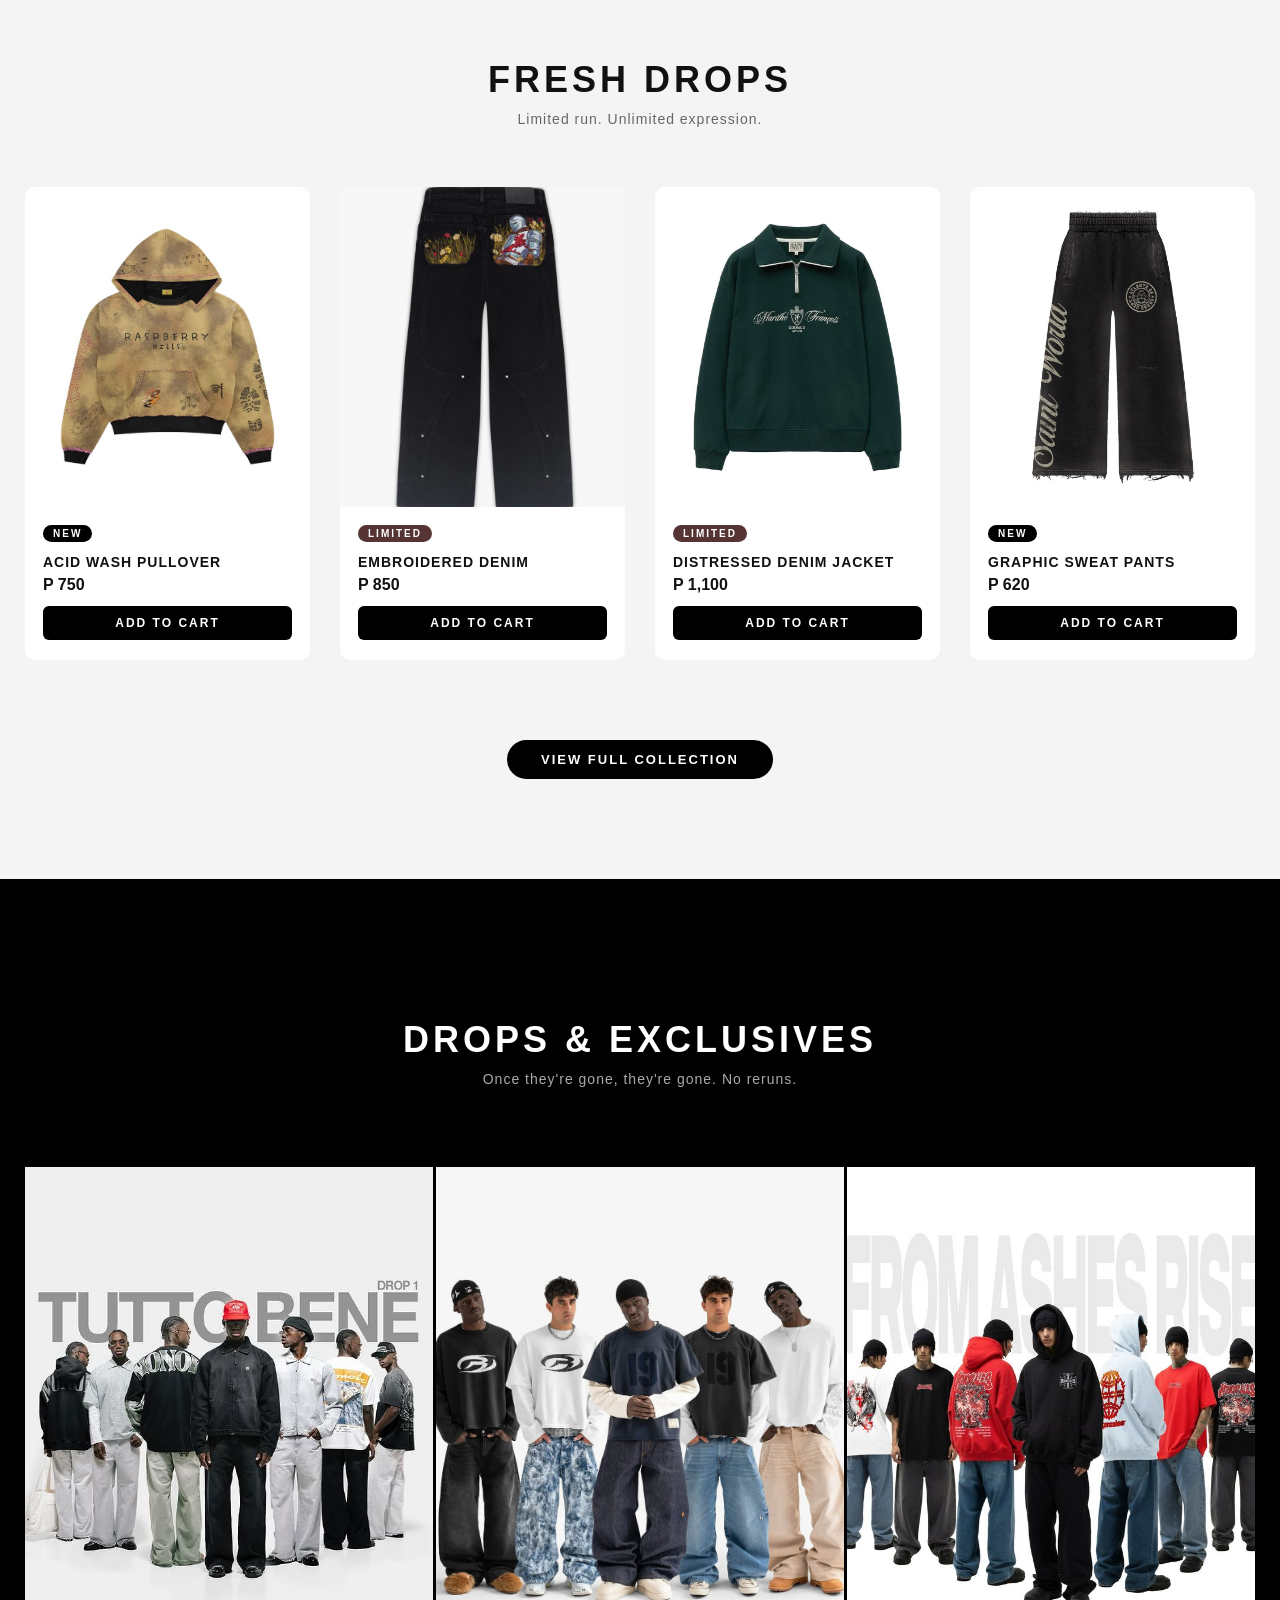
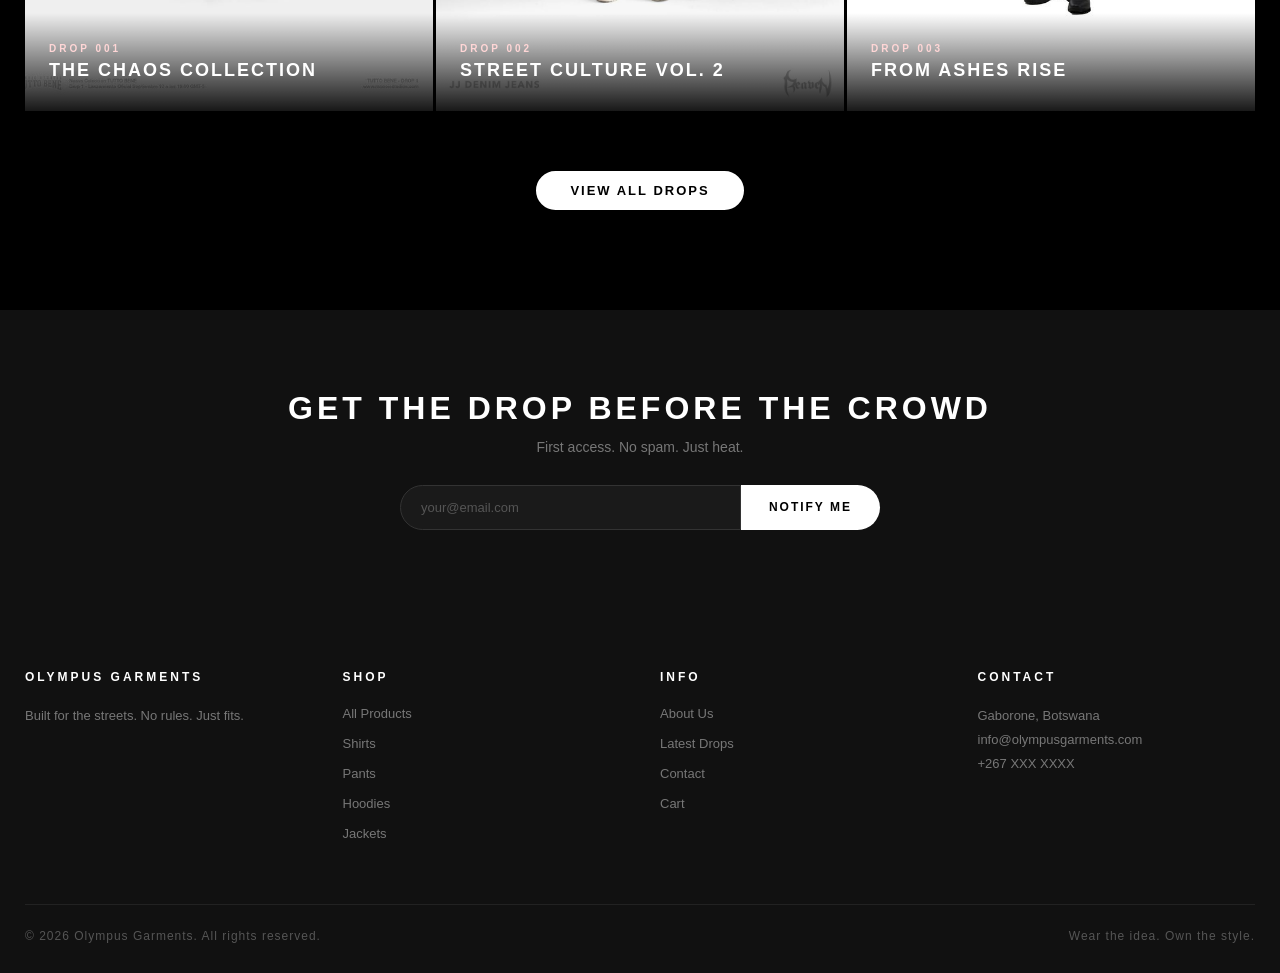
==== commit 738da2c2: "Update index.html" ====
--- a/index.html
+++ b/index.html
@@ -6,7 +6,6 @@
     <meta name="viewport" content="width=device-width, initial-scale=1.0">
     <title>Olympus Garments</title>
     <link rel="stylesheet" href="style.css">
-     <script src="script.js"></script>
 </head>
 <body>
 
@@ -36,8 +35,8 @@
 
         <div class="row" style="padding-bottom:60px;gap:40px;">
             <div class="col-2">
-                <h1>WEAR THE CITY.<br>OWN THE NOISE.</h1>
-                <p>This isn't just clothing — it's a statement. Every piece we drop is designed for the ones who move with purpose, dress with intention, and never apologize for standing out. The streets shaped us. Now we're giving that back to you.</p>
+                <h1>WEAR THE IDEA.<br>OWN THE STYLE.</h1>
+                <p>These aren't just clothing — They're a statement. Every piece we drop is designed for the ones who move with purpose, dress with intention, and never apologize for standing out. The streets shaped us. Now we're giving that back to you.</p>
                 <a href="products.html" class="btn">EXPLORE NOW &#8594;</a>
             </div>
             <div class="col-2" style="text-align:center;">
@@ -85,7 +84,7 @@
             <div class="col-2">
                 <span style="display:block;font-size:11px;font-weight:800;letter-spacing:4px;text-transform:uppercase;color:#ffd6d6;margin-bottom:16px;">Latest Drop</span>
                 <h2 style="font-family:'Montserrat',sans-serif;font-size:44px;font-weight:900;letter-spacing:3px;text-transform:uppercase;color:#fff;line-height:1.15;margin-bottom:20px;">No Rules.<br>Just Fits.</h2>
-                <p style="color:#aaa;font-size:15px;line-height:28px;margin-bottom:30px;">The new drop just landed. Pulled straight from the intersection of art, culture, and the streets. Limited run. Once it's gone, it's gone.</p>
+                <p style="color:#aaa;font-size:15px;line-height:28px;margin-bottom:30px;">The new drop just landed. Limited run.</p>
                 <a href="intro.html" class="btn">See the Drop</a>
                 <a href="products.html" class="btn-outline" style="margin-left:14px;color:#fff;border-color:#fff;">All Products</a>
             </div>
@@ -98,7 +97,7 @@
     <div class="container">
         <div class="section-title">
             <h2>Fresh Drops</h2>
-            <p>Limited run. Unlimited attitude.</p>
+            <p>Limited run. Unlimited expression.</p>
         </div>
         <div class="product-grid">
 
@@ -154,7 +153,7 @@
     <div class="container">
         <div class="section-title light">
             <h2>Drops &amp; Exclusives</h2>
-            <p>Once they're gone, they're gone. No reruns. No apologies.</p>
+            <p>Once they're gone, they're gone. No reruns.</p>
         </div>
         <div style="display:grid;grid-template-columns:repeat(auto-fit,minmax(300px,1fr));gap:3px;margin-top:40px;">
             <div style="position:relative;overflow:hidden;aspect-ratio:3/4;">
@@ -203,7 +202,7 @@
         <div class="footer-grid">
             <div class="footer-col">
                 <h4>Olympus Garments</h4>
-                <p>Built for the streets. Ready for whatever. No rules. Just fits.</p>
+                <p>Built for the streets. No rules. Just fits.</p>
             </div>
             <div class="footer-col">
                 <h4>Shop</h4>
@@ -231,12 +230,11 @@
         </div>
         <div class="footer-bottom">
             <p>© 2026 Olympus Garments. All rights reserved.</p>
-            <p>Wear the city. Own the noise.</p>
+            <p>Wear the idea. Own the style.</p>
         </div>
     </div>
 </footer>
-
-<script>
+    <script>
     function updateCartCount() {
         const cart = JSON.parse(localStorage.getItem('ogCart') || '[]');
         document.getElementById('cartCount').textContent = cart.reduce((a,i)=>a+i.qty,0);
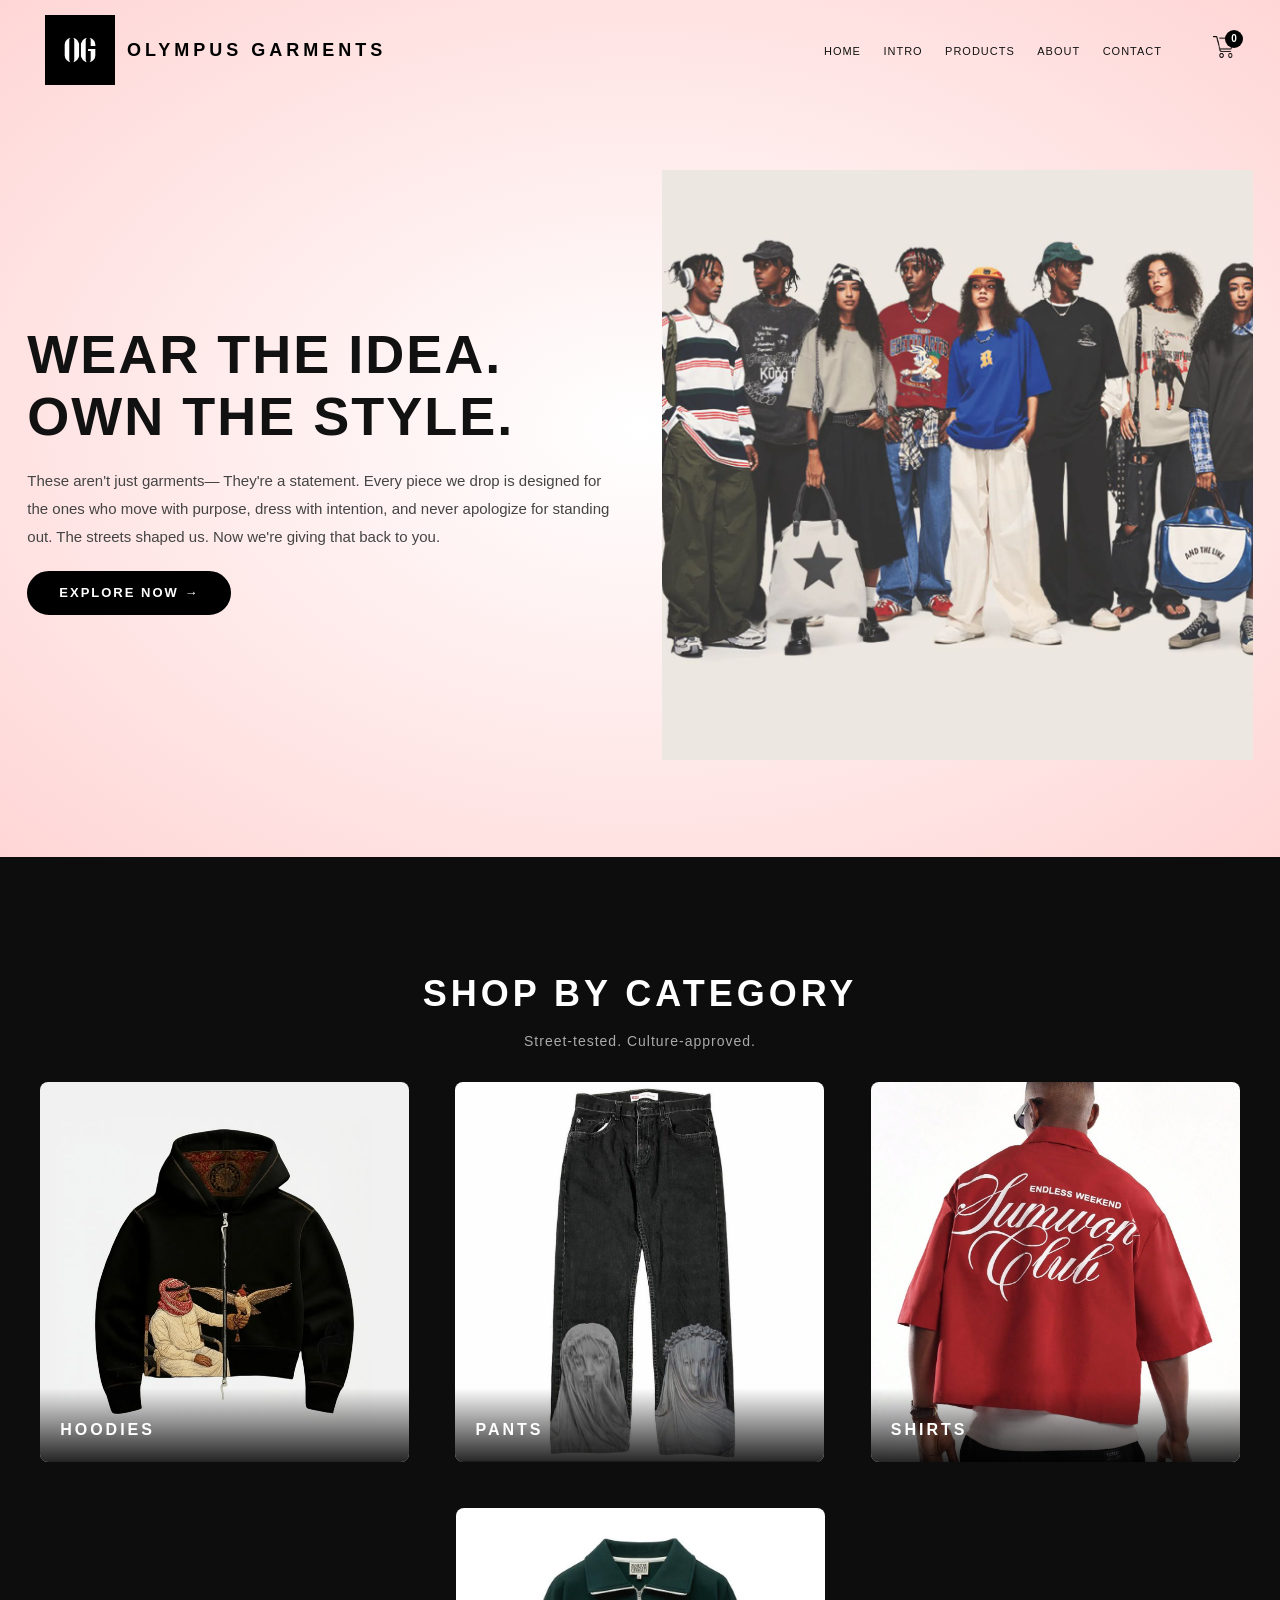
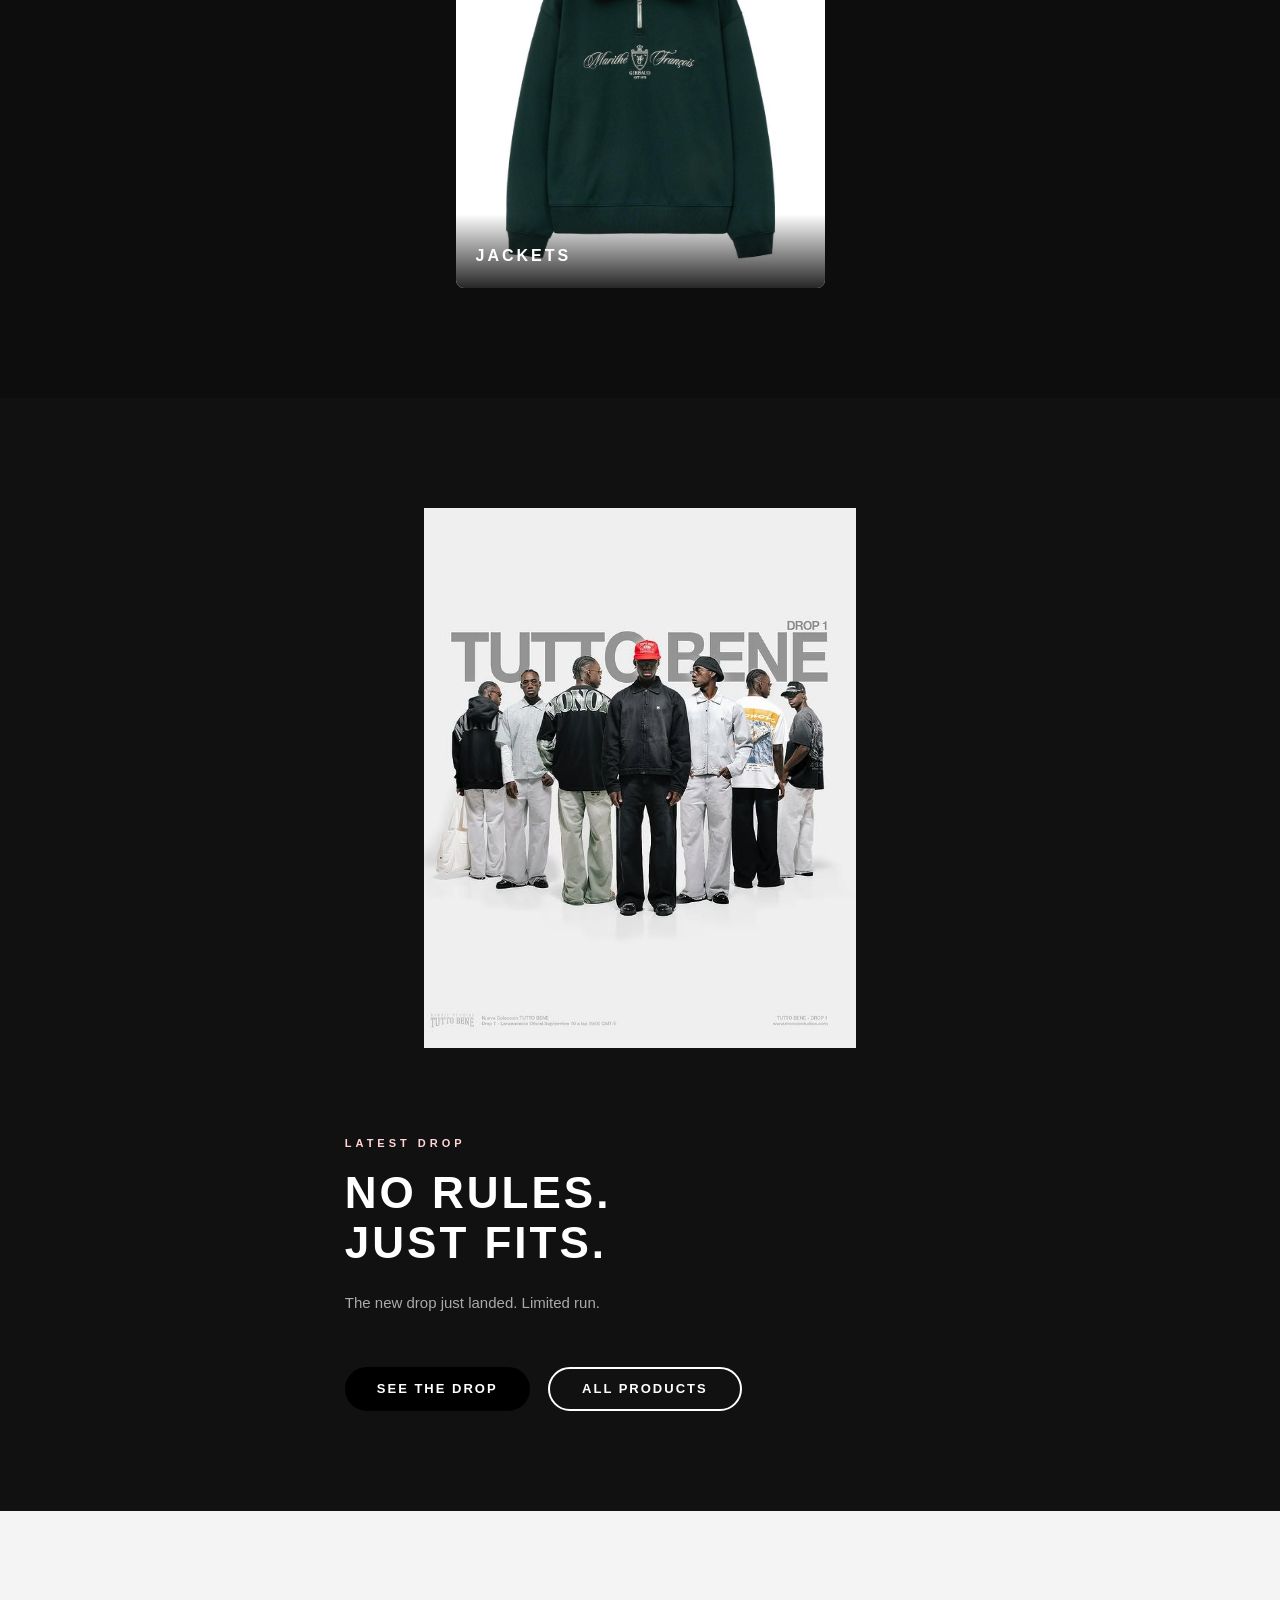
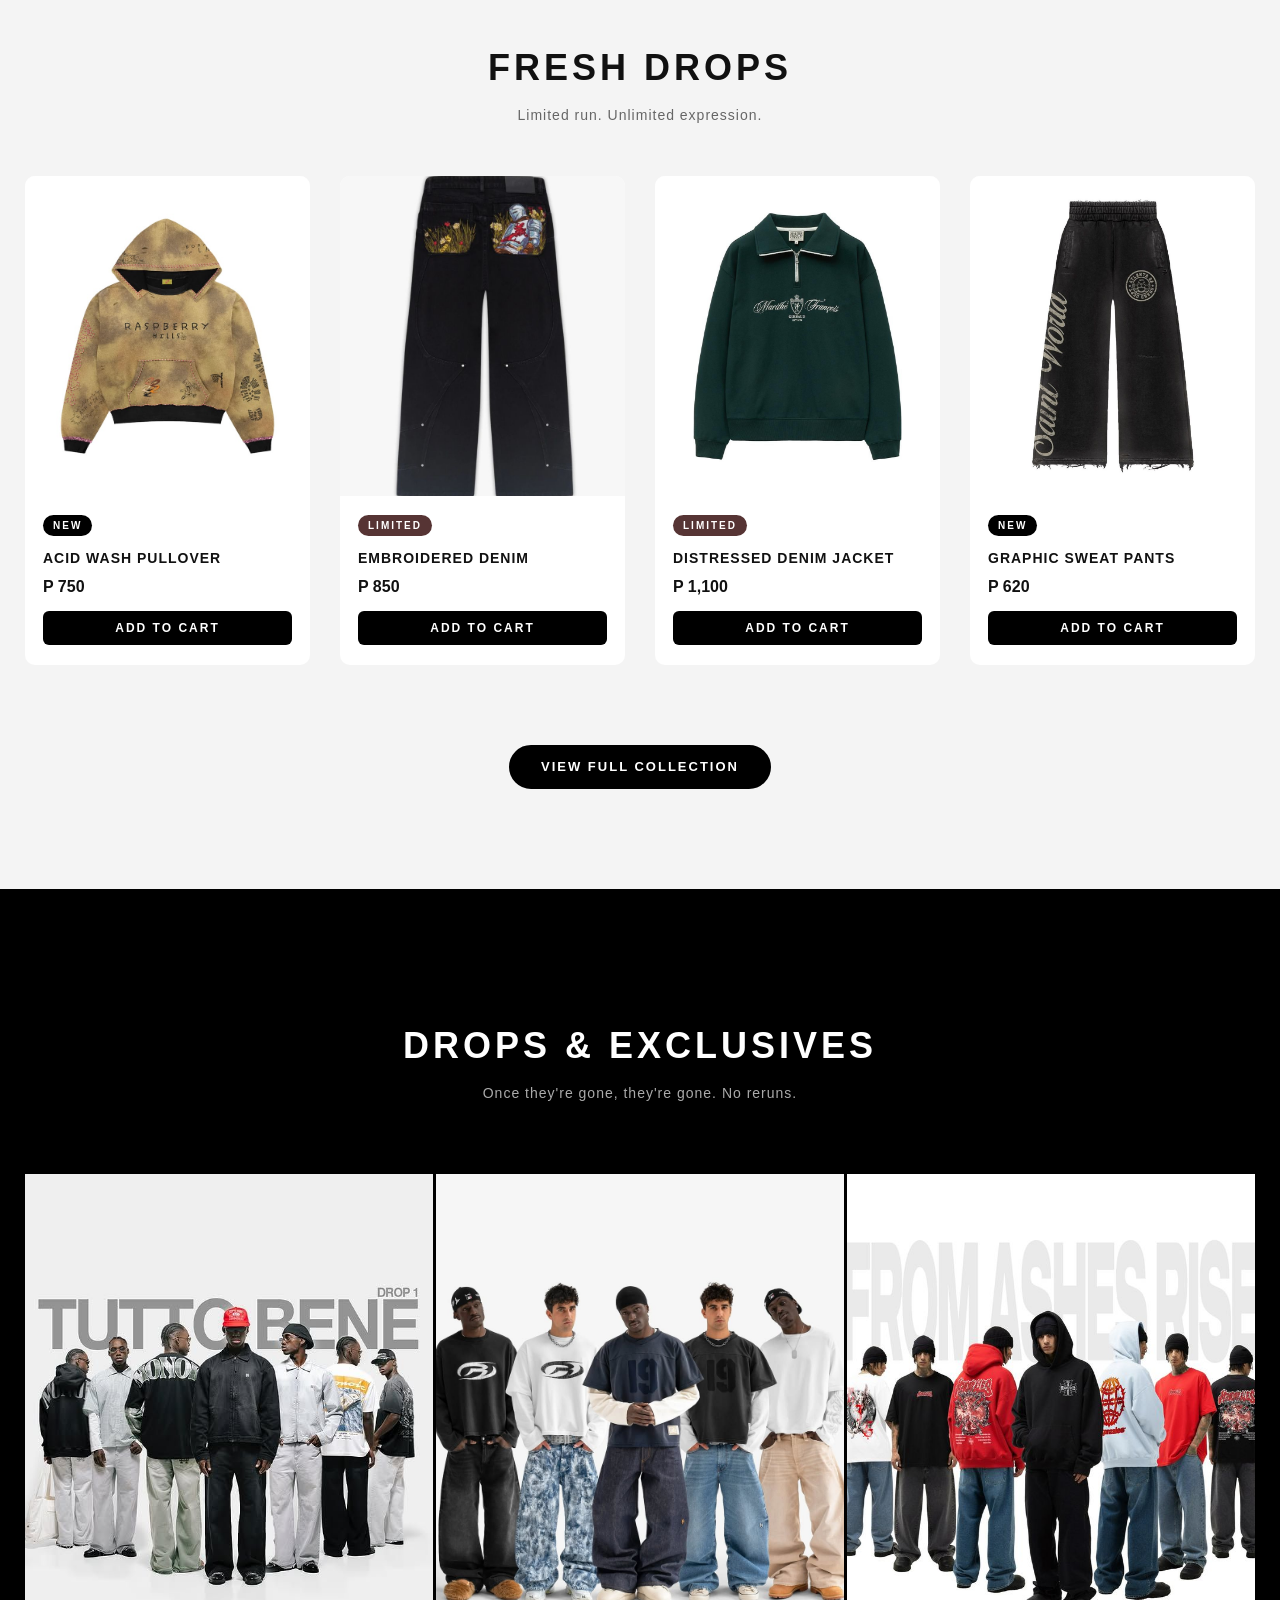
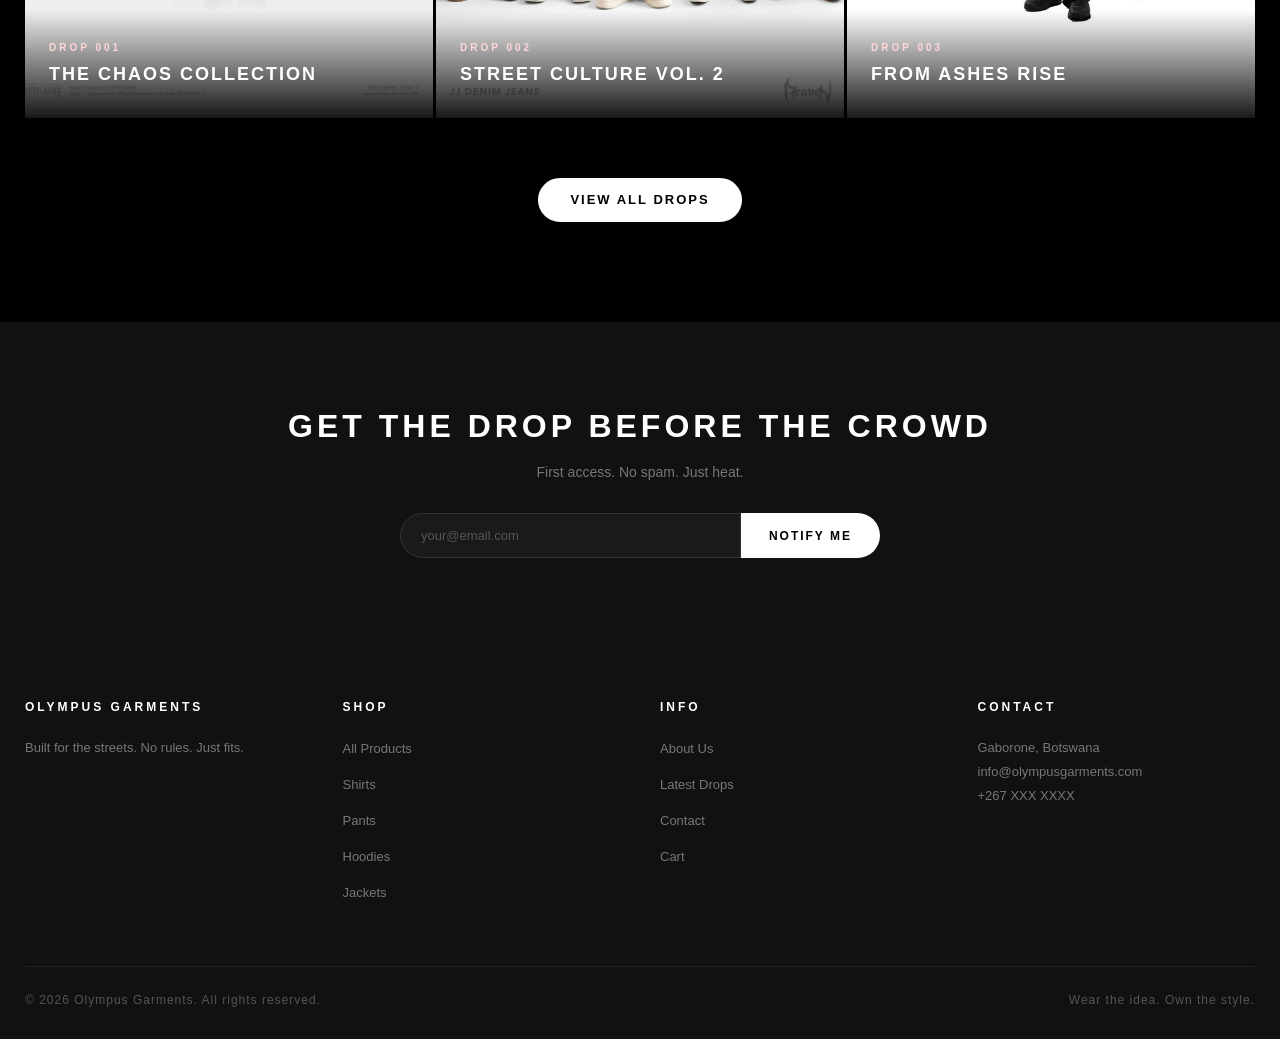
==== commit b8c8786d: "Update index.html" ====
--- a/index.html
+++ b/index.html
@@ -36,7 +36,7 @@
         <div class="row" style="padding-bottom:60px;gap:40px;">
             <div class="col-2">
                 <h1>WEAR THE IDEA.<br>OWN THE STYLE.</h1>
-                <p>These aren't just clothing — They're a statement. Every piece we drop is designed for the ones who move with purpose, dress with intention, and never apologize for standing out. The streets shaped us. Now we're giving that back to you.</p>
+                <p>These aren't just garments— They're a statement. Every piece we drop is designed for the ones who move with purpose, dress with intention, and never apologize for standing out. The streets shaped us. Now we're giving that back to you.</p>
                 <a href="products.html" class="btn">EXPLORE NOW &#8594;</a>
             </div>
             <div class="col-2" style="text-align:center;">
--- a/style.css
+++ b/style.css
@@ -10,6 +10,8 @@
     font-family: "Poppins", sans-serif;
     background: #fff;
     color: #111;
+    overflow-x: hidden;
+    line-height: 1.5;
 }
 
 a {
@@ -21,22 +23,24 @@
 .navbar {
     display: flex;
     align-items: center;
-    padding: 20px 25px;
+    padding: 15px 20px;
     position: sticky;
     top: 0;
     z-index: 1000;
     background: inherit;
+    flex-wrap: wrap ;
+    gap: 15px;
 }
 
 .logo {
     display: flex;
     align-items: center;
-    gap: 15px;
+    gap: 12px;
 }
 
 .logo img {
-    width: 80px;
-    height: 80px;
+    width: 70px;
+    height: 70px;
     object-fit: cover;
 }
 
@@ -61,16 +65,17 @@
 
 nav ul li {
     display: inline-block;
-    margin-right: 22px;
+    margin-right: 18px;
 }
 
 nav ul li a {
-    font-size: 13px;
+    font-size: 11px;
     font-weight: 500;
     letter-spacing: 1px;
     text-transform: uppercase;
     color: inherit;
     transition: opacity 0.2s;
+    whit-space: nowrap;
 }
 
 nav ul li a:hover {
@@ -78,14 +83,14 @@
 }
 
 .cart-icon {
-    margin-left: 20px;
+    margin-left: 18px;
     position: relative;
     cursor: pointer;
 }
 
 .cart-icon img {
-    width: 24px;
-    height: 24px;
+    width: 22px;
+    height: 22px;
 }
 
 .cart-count {
@@ -109,12 +114,13 @@
     max-width: 1350px;
     margin: auto;
     padding: 0 25px;
+    width:100%;
 }
 
 .small-container {
     max-width: 1080px;
     margin: auto;
-    padding: 0 25px;
+    padding: 0 20px;
 }
 
 .row {
@@ -122,6 +128,7 @@
     align-items: center;
     flex-wrap: wrap;
     justify-content: space-around;
+    gap: 20px;
 }
 
 /* ── BUTTON ── */
@@ -129,7 +136,7 @@
     display: inline-block;
     background: #000;
     color: #fff;
-    padding: 10px 32px;
+    padding: 10px 30px;
     margin: 20px 0;
     border-radius: 30px;
     font-size: 13px;
@@ -139,6 +146,7 @@
     transition: background 0.3s, transform 0.2s;
     border: 2px solid #000;
     cursor: pointer;
+    min-height: 44px;
 }
 
 .btn:hover {
@@ -160,6 +168,7 @@
     border: 2px solid #000;
     transition: all 0.3s;
     cursor: pointer;
+    min-height:44px;
 }
 
 .btn-outline:hover {
@@ -170,7 +179,7 @@
 /* ── SECTION TITLES ── */
 .section-title {
     text-align: center;
-    padding: 60px 0 40px;
+    padding: 50px 0 30px;
 }
 
 .section-title h2 {
@@ -1118,7 +1127,7 @@
 
 .page-hero h1 {
     font-family: "Montserrat", sans-serif;
-    font-size: 52px;
+    font-size: 48px;
     font-weight: 900;
     letter-spacing: 6px;
     text-transform: uppercase;
